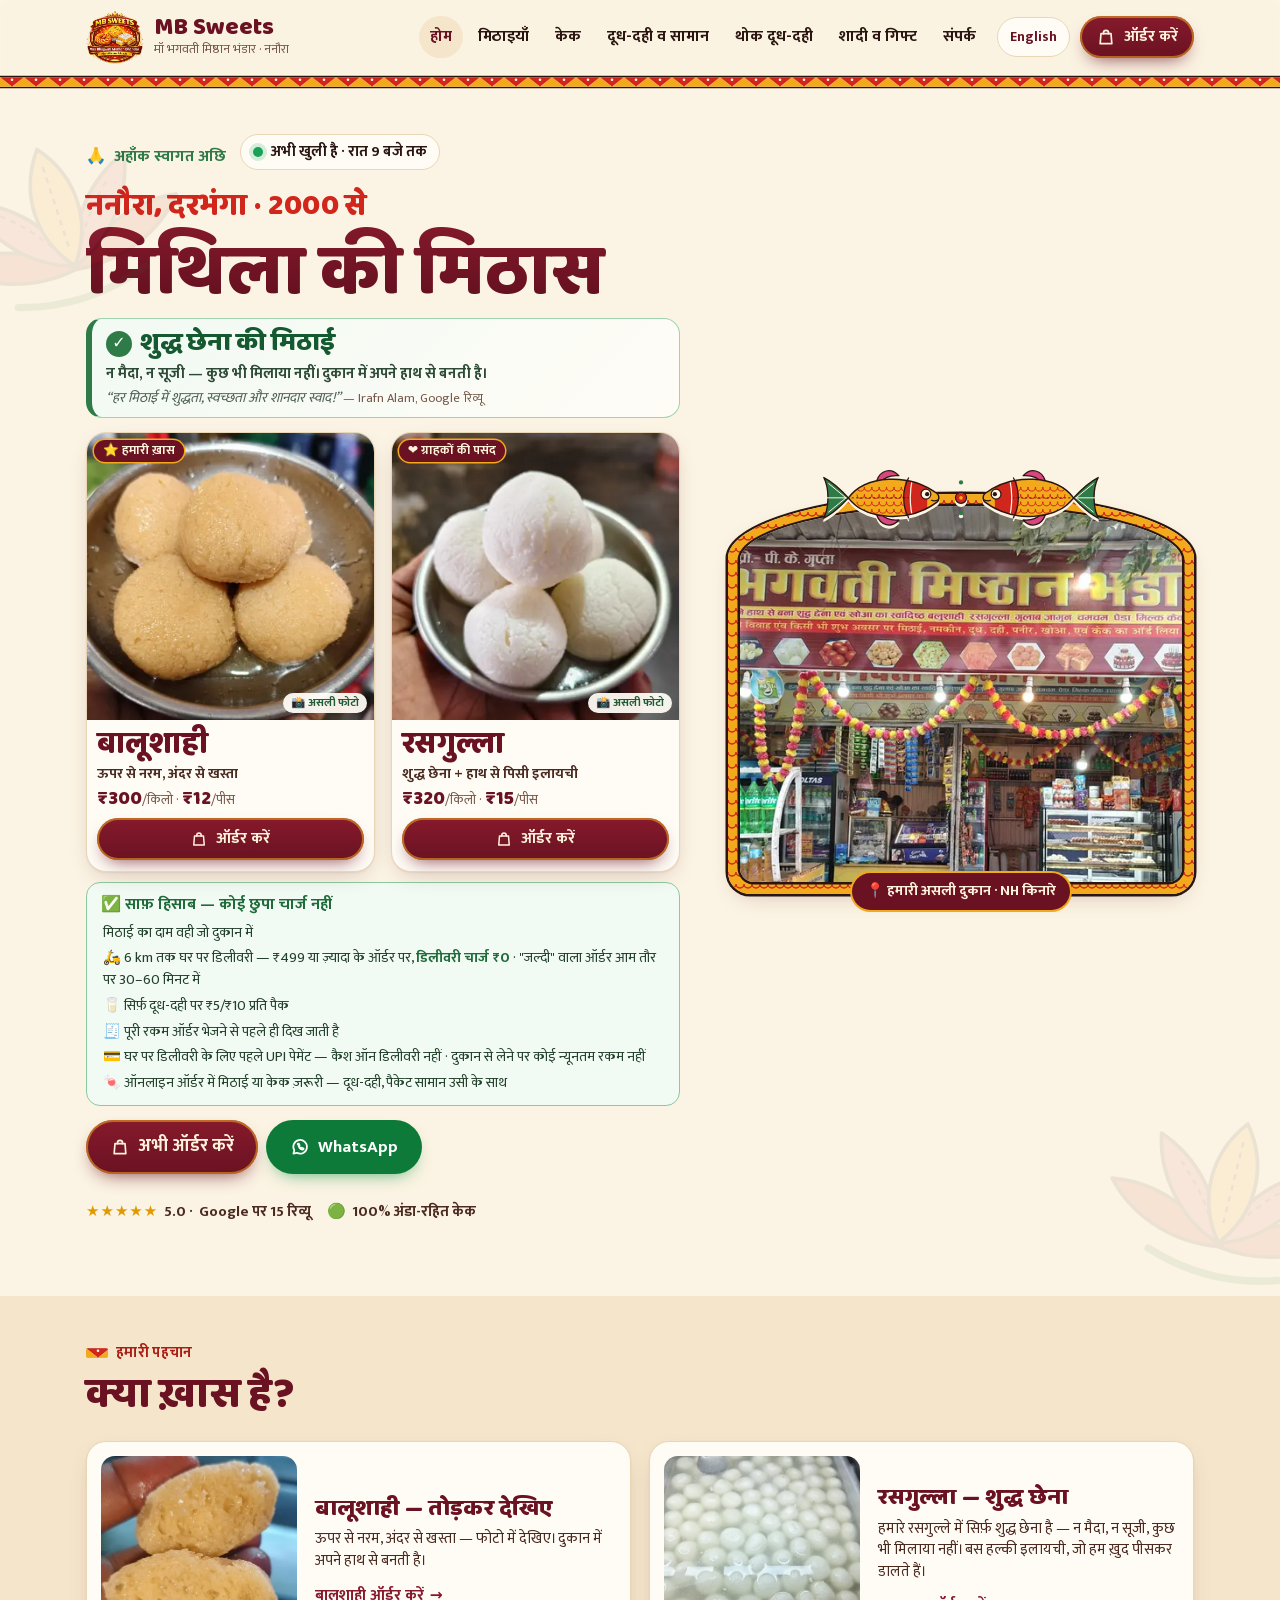
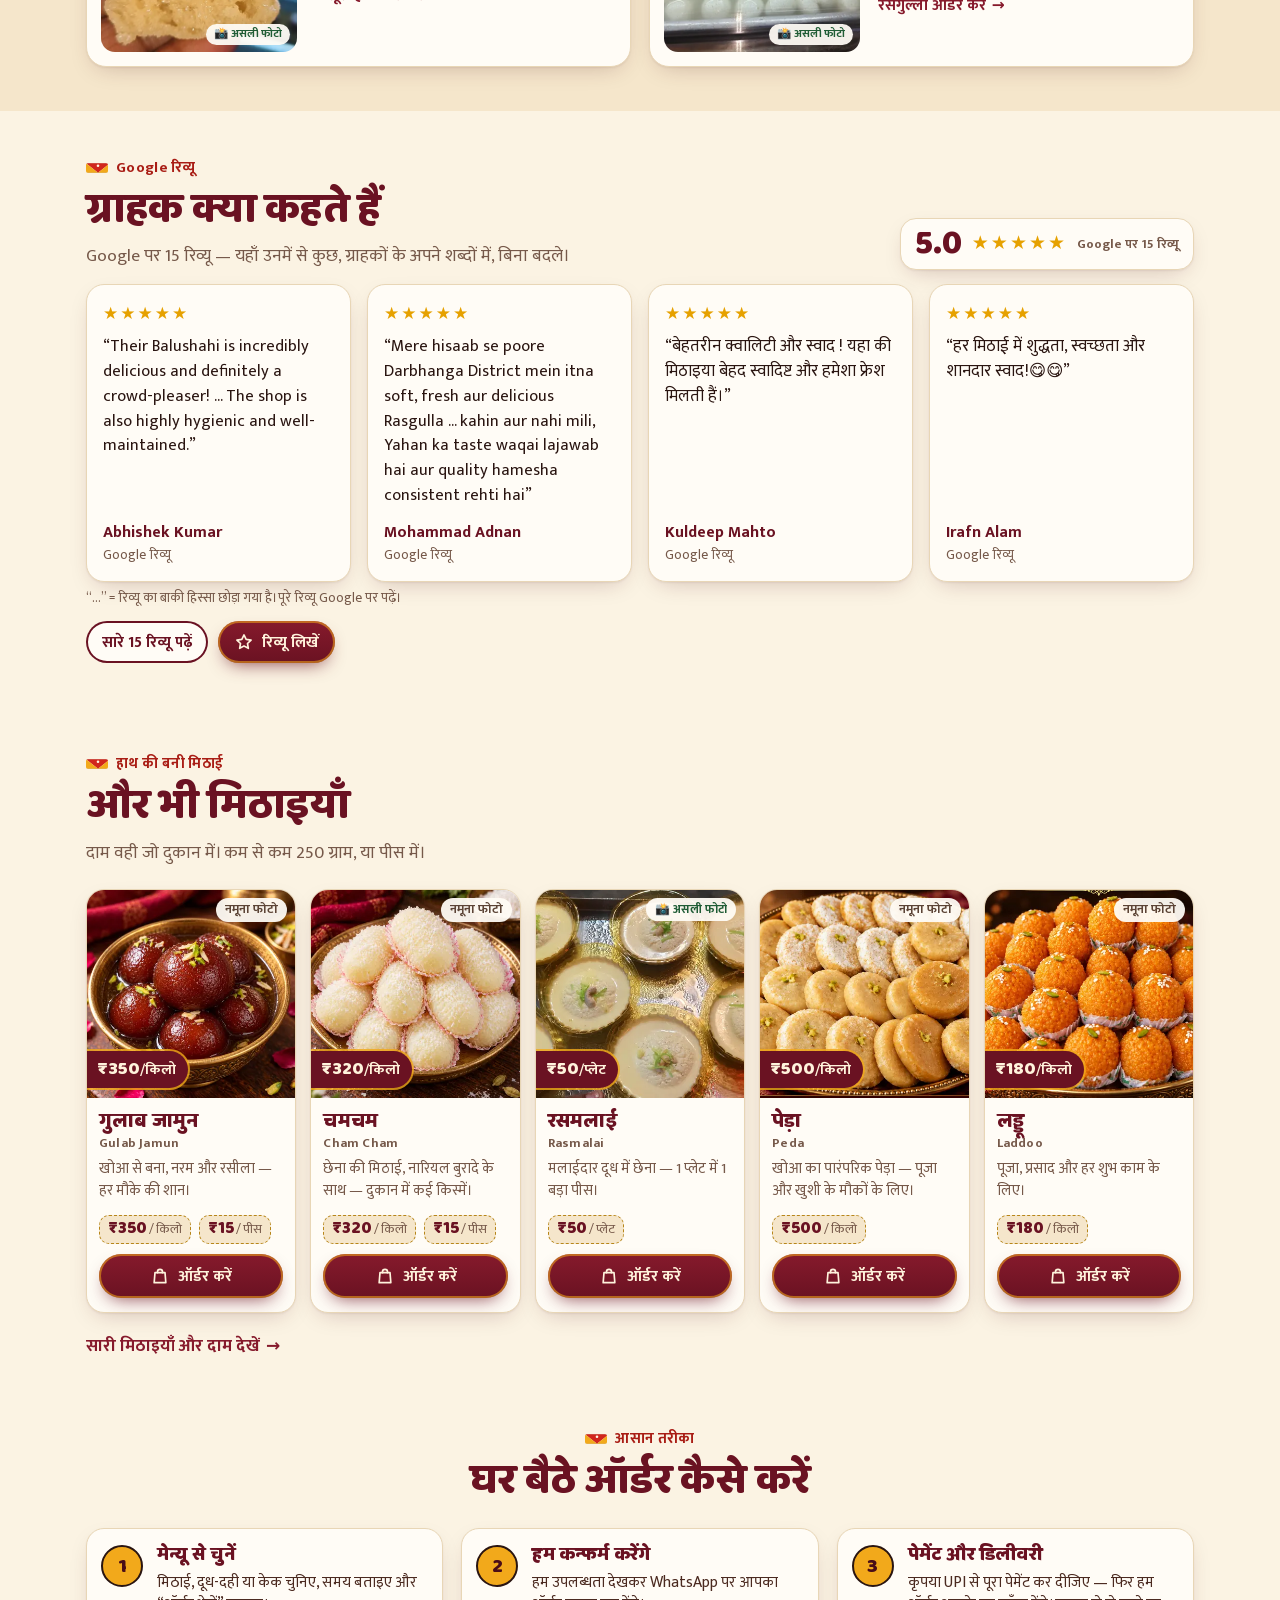
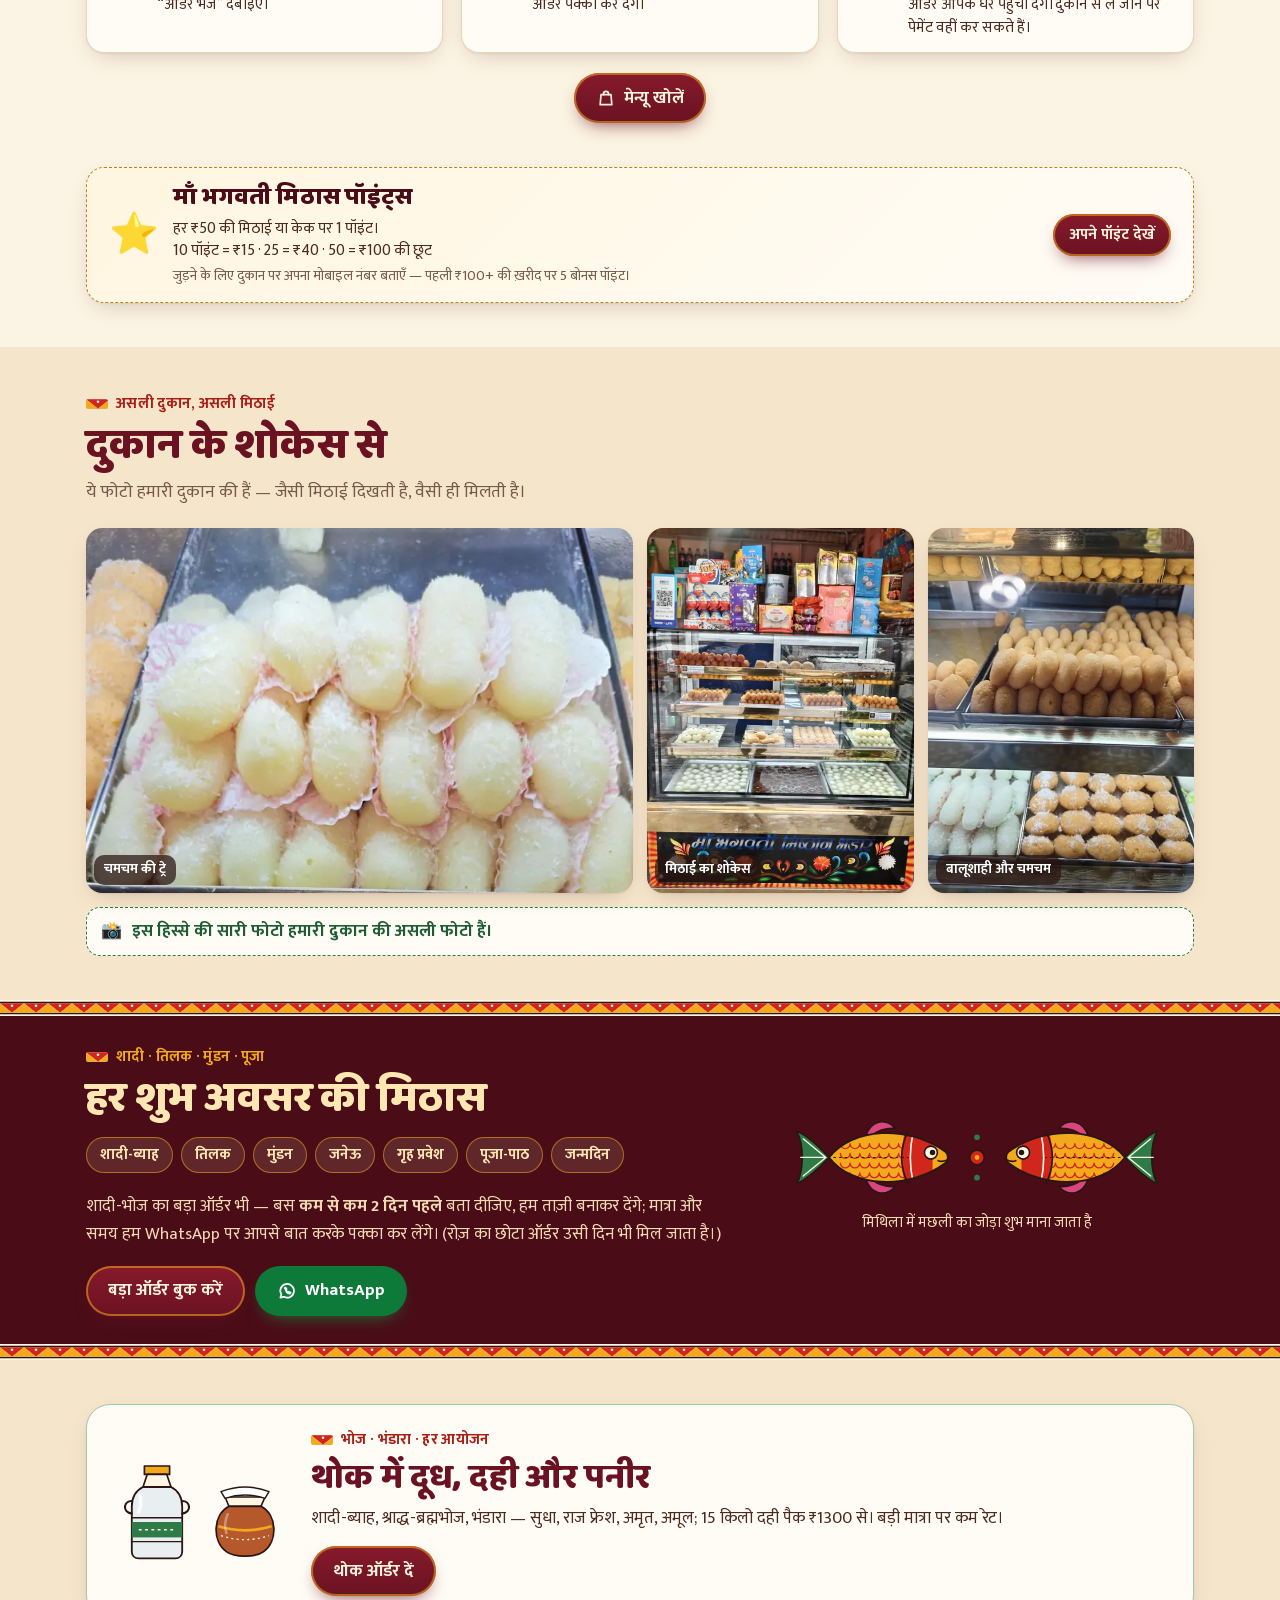
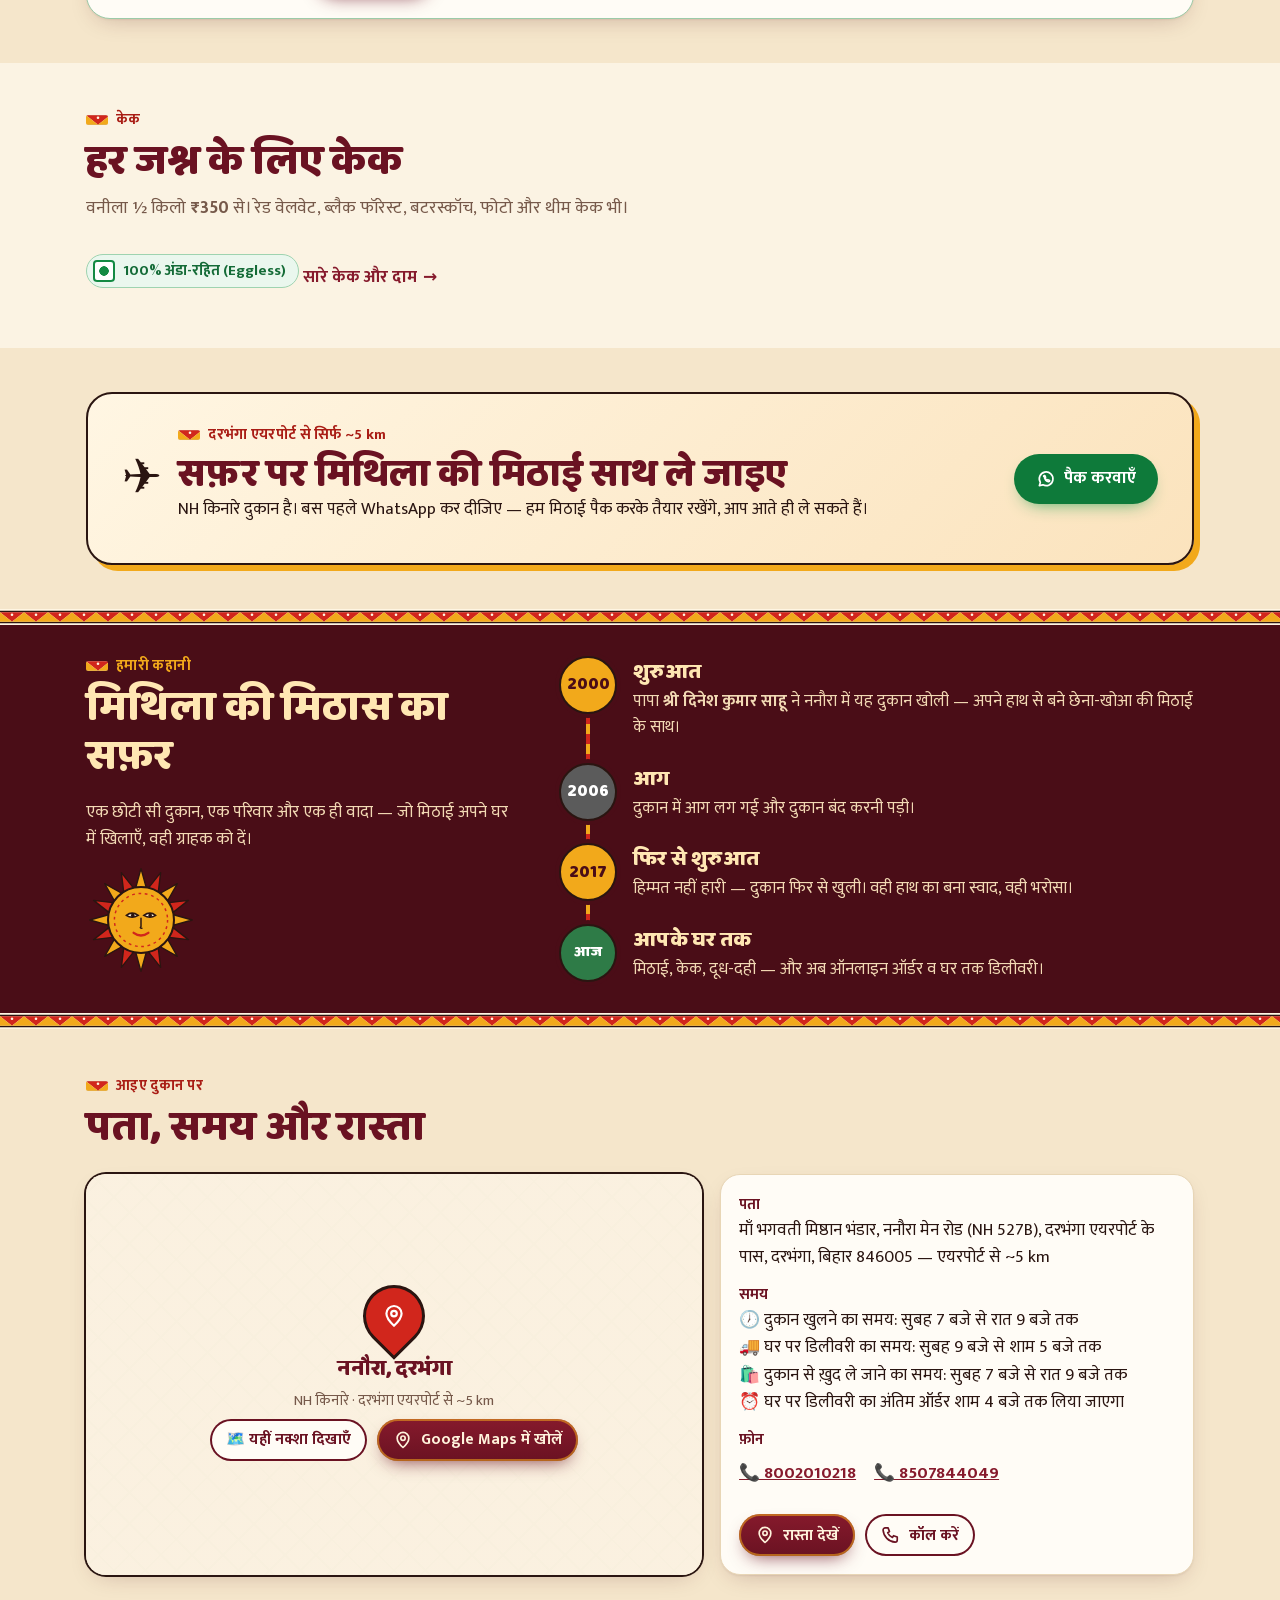
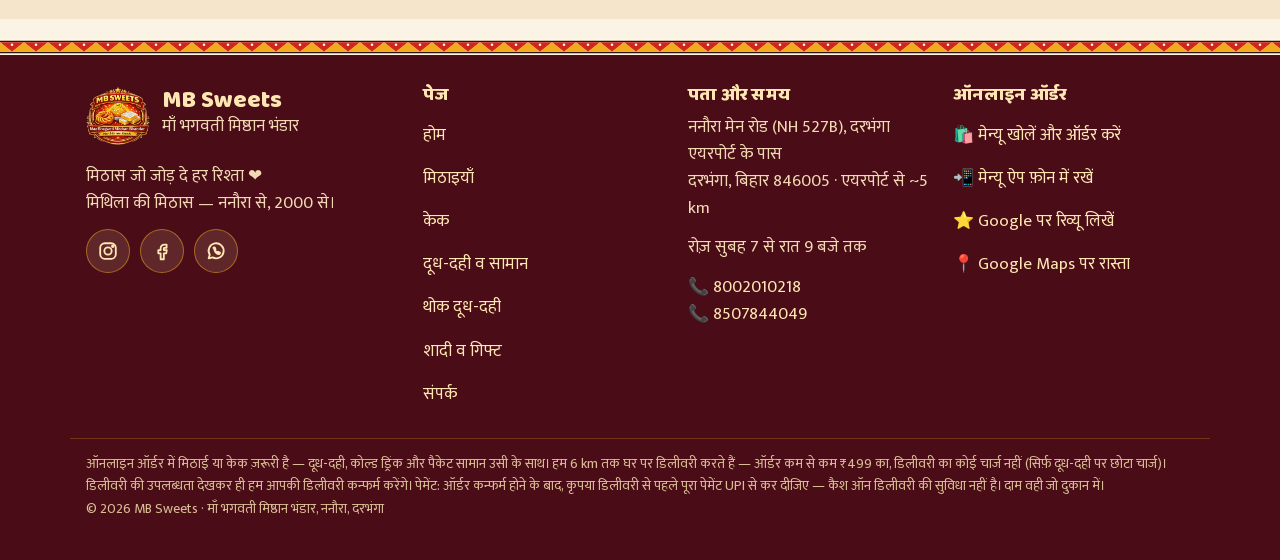
==== index.html @ 0151ac35 "Website: keep the 30–60 minute delivery note in the clear-pricing box Co-Authored-By: Claude Opus 5." ====
<!doctype html>
<html lang="hi">
<head>
<meta charset="utf-8">
<meta name="viewport" content="width=device-width,initial-scale=1,viewport-fit=cover">
<title>MB Sweets, ननौरा दरभंगा — मिथिला की मिठास | Sweet Shop near Darbhanga Airport</title>
<meta name="description" content="माँ भगवती मिष्ठान भंडार (MB Sweets), ननौरा, दरभंगा — 2000 से। शुद्ध छेना की मिठाई, हाथ से बनी बालूशाही, रसगुल्ला, गुलाब जामुन, अंडा-रहित केक, दूध-दही। घर बैठे ऑनलाइन ऑर्डर, 6 km तक डिलीवरी।">
<link rel="canonical" href="https://mbsweets.github.io/">
<meta property="og:type" content="website">
<meta property="og:site_name" content="MB Sweets">
<meta property="og:title" content="MB Sweets, ननौरा दरभंगा — मिथिला की मिठास | Sweet Shop near Darbhanga Airport">
<meta property="og:description" content="माँ भगवती मिष्ठान भंडार (MB Sweets), ननौरा, दरभंगा — 2000 से। शुद्ध छेना की मिठाई, हाथ से बनी बालूशाही, रसगुल्ला, गुलाब जामुन, अंडा-रहित केक, दूध-दही। घर बैठे ऑनलाइन ऑर्डर, 6 km तक डिलीवरी।">
<meta property="og:url" content="https://mbsweets.github.io/">
<meta property="og:image" content="https://mbsweets.github.io/assets/img/og-site.jpg">
<meta property="og:image:alt" content="MB Sweets — मिथिला की मिठास, ननौरा, दरभंगा">
<meta property="og:image:width" content="1200"><meta property="og:image:height" content="630">
<meta property="og:locale" content="hi_IN">
<meta name="twitter:card" content="summary_large_image">
<meta name="google-site-verification" content="Vm67PoSV5XHzENlAlZc9Rm4jAQmM6H2biQfGY-9qMtw">
<meta name="theme-color" content="#6A1222">
<meta name="format-detection" content="telephone=no">
<link rel="icon" href="/favicon-32.png" type="image/png" sizes="32x32">
<link rel="apple-touch-icon" href="/assets/img/icon-192.png">
<link rel="preload" href="/assets/fonts/baloo2-800.woff2" as="font" type="font/woff2" crossorigin>
<link rel="preload" href="/assets/fonts/mukta-400.woff2" as="font" type="font/woff2" crossorigin>
<link rel="stylesheet" href="/assets/site.css?v=0e2919a4">
<script type="application/ld+json">{"@context": "https://schema.org", "@type": "FoodEstablishment", "@id": "https://mbsweets.github.io/#shop", "name": "MB Sweets — Maa Bhagwati Misthan Bhandar", "alternateName": ["माँ भगवती मिष्ठान भंडार", "MB Sweets Nanaura"], "description": "Sweet shop in Nanaura, Darbhanga since 2000 — handmade sweets: balushahi, chhena sweets (rasgulla, cham cham, rasmalai) and khoa sweets (gulab jamun, peda); eggless cakes, milk, curd and paneer. Home delivery within 6 km.", "url": "https://mbsweets.github.io/", "telephone": "+91-8002010218", "image": ["https://mbsweets.github.io/assets/img/og-site.jpg", "https://mbsweets.github.io/assets/img/shop-front-wide-1600.webp"], "logo": "https://mbsweets.github.io/assets/img/icon-512.png", "priceRange": "₹", "servesCuisine": ["Indian sweets", "Mithai", "Cakes"], "address": {"@type": "PostalAddress", "streetAddress": "Nanaura Main Rd (NH 527B), Near Darbhanga Airport", "addressLocality": "Darbhanga", "addressRegion": "Bihar", "postalCode": "846005", "addressCountry": "IN"}, "geo": {"@type": "GeoCoordinates", "latitude": 26.2379445, "longitude": 85.904298}, "hasMap": "https://maps.app.goo.gl/FhQMpwFatymkrWct9", "openingHoursSpecification": [{"@type": "OpeningHoursSpecification", "dayOfWeek": ["Monday", "Tuesday", "Wednesday", "Thursday", "Friday", "Saturday", "Sunday"], "opens": "07:00", "closes": "21:00"}], "hasMenu": "https://mbsweets.github.io/sweets/", "acceptsReservations": false, "foundingDate": "2000", "founder": {"@type": "Person", "name": "Dinesh Kumar Sahu"}, "areaServed": "Nanaura, Darbhanga (6 km)", "sameAs": ["https://www.instagram.com/maabhagwatimisthanbhandar/", "https://www.facebook.com/share/1CdTxjHLrT/"], "potentialAction": {"@type": "OrderAction", "target": "https://mbsweets.github.io/mb-sweets/order/"}}</script>
</head>
<body>
<a class="skip" href="#main"><span data-en="Skip to content">सीधे सामग्री पर जाएँ</span></a>
<div class="notice" id="notice" role="status"></div>
<a class="fest" id="fest" href="/mb-sweets/order/" data-order hidden></a>
<header class="hdr">
 <div class="wrap bar">
  <a class="brand" href="/" aria-label="MB Sweets — होम">
   <img src="/assets/img/logo.webp" width="217" height="200" alt="MB Sweets का लोगो">
   <span><b>MB Sweets</b><small><span data-en="Maa Bhagwati Misthan Bhandar · Nanaura">माँ भगवती मिष्ठान भंडार · ननौरा</span></small></span>
  </a>
  <nav class="nav" aria-label="मुख्य"><a href="/" aria-current=page><span data-en="Home">होम</span></a><a href="/sweets/"><span data-en="Sweets">मिठाइयाँ</span></a><a href="/cakes/"><span data-en="Cakes">केक</span></a><a href="/products/"><span data-en="Dairy &amp; more">दूध-दही व सामान</span></a><a href="/bulk-dairy/"><span data-en="Bulk dairy">थोक दूध-दही</span></a><a href="/wedding/"><span data-en="Weddings &amp; gifts">शादी व गिफ्ट</span></a><a href="/contact/"><span data-en="Contact">संपर्क</span></a></nav>
  <button class="lang" id="lang" type="button" aria-label="Switch language / भाषा बदलें">English</button>
  <a class="btn btn-main btn-sm order-top" href="/mb-sweets/order/" data-order><svg viewBox="0 0 24 24" fill="none" stroke="currentColor" stroke-width="2" stroke-linecap="round" stroke-linejoin="round" aria-hidden="true"><path d="M6 8h12l1 12H5L6 8z"/><path d="M9 8V7a3 3 0 0 1 6 0v1"/></svg><span data-en="Order now">ऑर्डर करें</span></a>
 </div>
 <nav class="pills" aria-label="पेज"><a href="/" aria-current=page><span data-en="Home">होम</span></a><a href="/sweets/"><span data-en="Sweets">मिठाइयाँ</span></a><a href="/cakes/"><span data-en="Cakes">केक</span></a><a href="/products/"><span data-en="Dairy &amp; more">दूध-दही व सामान</span></a><a href="/bulk-dairy/"><span data-en="Bulk dairy">थोक दूध-दही</span></a><a href="/wedding/"><span data-en="Weddings &amp; gifts">शादी व गिफ्ट</span></a><a href="/contact/"><span data-en="Contact">संपर्क</span></a></nav>
 <div class="mb-border" aria-hidden="true"></div>
</header>
<main id="main">

<section class="hero" style="--lotus:url('/assets/img/lotus.svg')">
 <div class="wrap grid">
  <div>
   <div class="hwel"><div class="welcome">🙏 <span data-en="Welcome — अहाँक स्वागत अछि">अहाँक स्वागत अछि</span></div>
   <span class="status" id="status"><i></i><span><span data-en="Open daily 7 am – 9 pm">रोज़ सुबह 7 से रात 9 बजे तक</span></span></span></div>
   <h1><small><span data-en="Nanaura, Darbhanga · since 2000">ननौरा, दरभंगा · 2000 से</span></small><span class="ink"><span data-en="The sweetness of Mithila">मिथिला की मिठास</span></span></h1>
   <div class="pure">
    <div class="pure-top"><span class="pure-tick" aria-hidden="true">✓</span><b><span data-en="Pure chhena sweets">शुद्ध छेना की मिठाई</span></b></div>
    <p><span data-en="No maida, no suji — nothing mixed in. Made by hand in our shop.">न मैदा, न सूजी — कुछ भी मिलाया नहीं। दुकान में अपने हाथ से बनती है।</span></p>
    <p class="pure-q" lang="hi">“हर मिठाई में शुद्धता, स्वच्छता और शानदार स्वाद!” <span>— Irafn Alam, <span data-en="Google review">Google रिव्यू</span></span></p>
   </div>
   <div class="hpair">
    <article class="hcard" data-ids="i3,i4">
     <a class="hpic" href="/mb-sweets/order/#item=balushahi" data-order tabindex="-1" aria-hidden="true"><img src="/assets/img/real-balushahi-400.webp" srcset="/assets/img/real-balushahi-400.webp 400w, /assets/img/real-balushahi-560.webp 560w, /assets/img/real-balushahi-800.webp 800w" sizes="(min-width:900px) 270px, 46vw" width="400" height="400" alt="बालूशाही — हमारी दुकान की असली फोटो" fetchpriority="high"><span class="hlabel"><span data-en="⭐ Our special">⭐ हमारी ख़ास</span></span><span class="realtag">📸 <span data-en="Real photo">असली फोटो</span></span></a>
     <div class="hbody">
      <h2><span data-en="Balushahi">बालूशाही</span><span class="off-badge"><span data-en="Sold out today">आज खत्म</span></span></h2>
      <p class="hline"><span data-en="Soft outside, crisp inside">ऊपर से नरम, अंदर से खस्ता</span></p>
      <p class="hprice"><span class="nw"><b data-pid="i3">₹300</b>/<span data-en="kg">किलो</span> ·</span> <span class="nw"><b data-pid="i4">₹12</b>/<span data-en="piece">पीस</span></span></p>
      <a class="btn btn-main" href="/mb-sweets/order/#item=balushahi" data-order><svg viewBox="0 0 24 24" fill="none" stroke="currentColor" stroke-width="2" stroke-linecap="round" stroke-linejoin="round" aria-hidden="true"><path d="M6 8h12l1 12H5L6 8z"/><path d="M9 8V7a3 3 0 0 1 6 0v1"/></svg><span data-en="Order">ऑर्डर करें</span></a>
     </div>
    </article>
    <article class="hcard" data-ids="i1,i2">
     <a class="hpic" href="/mb-sweets/order/#item=rasgulla" data-order tabindex="-1" aria-hidden="true"><img src="/assets/img/real-rasgulla-bowl-400.webp" srcset="/assets/img/real-rasgulla-bowl-400.webp 400w, /assets/img/real-rasgulla-bowl-560.webp 560w, /assets/img/real-rasgulla-bowl-800.webp 800w" sizes="(min-width:900px) 270px, 46vw" width="400" height="400" alt="रसगुल्ला — हमारी दुकान की असली फोटो" fetchpriority="high"><span class="hlabel"><span data-en="❤️ Most loved">❤️ ग्राहकों की पसंद</span></span><span class="realtag">📸 <span data-en="Real photo">असली फोटो</span></span></a>
     <div class="hbody">
      <h2><span data-en="Rasgulla">रसगुल्ला</span><span class="off-badge"><span data-en="Sold out today">आज खत्म</span></span></h2>
      <p class="hline"><span data-en="Pure chhena + hand-ground cardamom">शुद्ध छेना + हाथ से पिसी इलायची</span></p>
      <p class="hprice"><span class="nw"><b data-pid="i1">₹320</b>/<span data-en="kg">किलो</span> ·</span> <span class="nw"><b data-pid="i2">₹15</b>/<span data-en="piece">पीस</span></span></p>
      <a class="btn btn-main" href="/mb-sweets/order/#item=rasgulla" data-order><svg viewBox="0 0 24 24" fill="none" stroke="currentColor" stroke-width="2" stroke-linecap="round" stroke-linejoin="round" aria-hidden="true"><path d="M6 8h12l1 12H5L6 8z"/><path d="M9 8V7a3 3 0 0 1 6 0v1"/></svg><span data-en="Order">ऑर्डर करें</span></a>
     </div>
    </article>
   </div>
   <div class="clear" id="clear">
    <b class="ch">✅ <span data-en="Clear pricing — no hidden charges">साफ़ हिसाब — कोई छुपा चार्ज नहीं</span></b>
    <ul>
     <li><span data-en="Same sweet prices as in the shop">मिठाई का दाम वही जो दुकान में</span></li>
     <li><span data-en="🛵 Home delivery within 6 km — on orders of ₹499 or more, &lt;b&gt;₹0 delivery charge&lt;/b&gt; · &quot;ASAP&quot; orders usually in 30–60 minutes">🛵 6 km तक घर पर डिलीवरी — ₹499 या ज़्यादा के ऑर्डर पर, <b>डिलीवरी चार्ज ₹0</b> · "जल्दी" वाला ऑर्डर आम तौर पर 30–60 मिनट में</span></li>
     <li><span data-en="🥛 Only milk &amp; curd: ₹5/₹10 per pack">🥛 सिर्फ़ दूध-दही पर ₹5/₹10 प्रति पैक</span></li>
     <li><span data-en="🧾 You see the full amount before you send the order">🧾 पूरी रकम ऑर्डर भेजने से पहले ही दिख जाती है</span></li>
     <li><span data-en="💳 For home delivery, UPI payment first — no cash on delivery · no minimum for pickup">💳 घर पर डिलीवरी के लिए पहले UPI पेमेंट — कैश ऑन डिलीवरी नहीं · दुकान से लेने पर कोई न्यूनतम रकम नहीं</span></li>
     <li><span data-en="🍬 Online orders need sweets or cake — milk, curd and packaged items come along with them">🍬 ऑनलाइन ऑर्डर में मिठाई या केक ज़रूरी — दूध-दही, पैकेट सामान उसी के साथ</span></li>
    </ul>
   </div>
   <div class="row hcta">
    <a class="btn btn-main btn-big" href="/mb-sweets/order/" data-order><svg viewBox="0 0 24 24" fill="none" stroke="currentColor" stroke-width="2" stroke-linecap="round" stroke-linejoin="round" aria-hidden="true"><path d="M6 8h12l1 12H5L6 8z"/><path d="M9 8V7a3 3 0 0 1 6 0v1"/></svg><span data-en="Order now">अभी ऑर्डर करें</span></a>
    <a class="btn btn-wa" href="https://api.whatsapp.com/send?phone=918002010218&text=%E0%A4%A8%E0%A4%AE%E0%A4%B8%E0%A5%8D%E0%A4%A4%E0%A5%87%20MB%20Sweets%20%F0%9F%99%8F%20" data-en-href="https://api.whatsapp.com/send?phone=918002010218&amp;text=Hello%20MB%20Sweets%20%F0%9F%99%8F%20" target="_blank" rel="noopener"><svg viewBox="0 0 24 24" fill="none" stroke="currentColor" stroke-width="2" stroke-linecap="round" stroke-linejoin="round" aria-hidden="true"><path d="M4 20l1.2-3.9A8.2 8.2 0 1 1 8.3 19z"/><path d="M9.2 8.6c.2-.5.5-.6.9-.6h.5l.9 2.1-.7.9c.5 1.1 1.4 2 2.5 2.5l.9-.7 2.1.9v.5c0 .4-.1.7-.6.9-2.5 1-6.6-3.1-5.5-6.5z"/></svg>WhatsApp</a>
   </div>
   <div class="trust">
    <a href="#reviews"><span class="star">★★★★★</span> 5.0 · <span data-en="15 Google reviews">Google पर 15 रिव्यू</span></a>
    <span>🟢 <span data-en="100% eggless cakes">100% अंडा-रहित केक</span></span>
   </div>
  </div>
  <figure class="frame">
   <svg class="fish" viewBox="0 0 470 110" width="300" role="img" aria-label="मछली का जोड़ा — मिथिला में शुभ"><g transform="translate(0 0)"><g><clipPath id="fa1c"><path d="M52 55C80 18 150 14 196 48C200 51 200 59 196 62C150 96 80 92 52 55Z"/></clipPath><path d="M52 55C40 42 28 30 12 22C21 40 21 70 12 88C28 80 40 68 52 55Z" fill="#2E7B47" stroke="#2A1511" stroke-width="2.2" stroke-linejoin="round"/><path d="M48 55L20 32M48 55L17 55M48 55L20 78" stroke="#FFF6E3" stroke-width="1.6" stroke-linecap="round"/><path d="M98 27C104 10 121 5 134 19C122 18 110 22 104 30Z" fill="#D8457F" stroke="#2A1511" stroke-width="2" stroke-linejoin="round"/><path d="M98 83C104 100 121 105 134 91C122 92 110 88 104 80Z" fill="#D8457F" stroke="#2A1511" stroke-width="2" stroke-linejoin="round"/><path d="M52 55C80 18 150 14 196 48C200 51 200 59 196 62C150 96 80 92 52 55Z" fill="#F2A91B"/><g clip-path="url(#fa1c)"><path d="M66 38a6 6 0 0 0 12 0M78 38a6 6 0 0 0 12 0M90 38a6 6 0 0 0 12 0M102 38a6 6 0 0 0 12 0M114 38a6 6 0 0 0 12 0M126 38a6 6 0 0 0 12 0M138 38a6 6 0 0 0 12 0" fill="none" stroke="#D1261C" stroke-width="1.6" stroke-linecap="round"/><path d="M66 50a6 6 0 0 0 12 0M78 50a6 6 0 0 0 12 0M90 50a6 6 0 0 0 12 0M102 50a6 6 0 0 0 12 0M114 50a6 6 0 0 0 12 0M126 50a6 6 0 0 0 12 0M138 50a6 6 0 0 0 12 0" fill="none" stroke="#D1261C" stroke-width="1.6" stroke-linecap="round"/><path d="M66 62a6 6 0 0 0 12 0M78 62a6 6 0 0 0 12 0M90 62a6 6 0 0 0 12 0M102 62a6 6 0 0 0 12 0M114 62a6 6 0 0 0 12 0M126 62a6 6 0 0 0 12 0M138 62a6 6 0 0 0 12 0" fill="none" stroke="#D1261C" stroke-width="1.6" stroke-linecap="round"/><path d="M66 74a6 6 0 0 0 12 0M78 74a6 6 0 0 0 12 0M90 74a6 6 0 0 0 12 0M102 74a6 6 0 0 0 12 0M114 74a6 6 0 0 0 12 0M126 74a6 6 0 0 0 12 0M138 74a6 6 0 0 0 12 0" fill="none" stroke="#D1261C" stroke-width="1.6" stroke-linecap="round"/><path d="M150 10C139 40 139 70 150 100L180 100L180 10Z" fill="#D1261C"/><path d="M160 10C150 40 150 70 160 100" stroke="#FFF6E3" stroke-width="2" fill="none"/><path d="M58 55H150" stroke="#2A1511" stroke-width="1.4" stroke-dasharray="2 5" stroke-linecap="round"/></g><path d="M52 55C80 18 150 14 196 48C200 51 200 59 196 62C150 96 80 92 52 55Z" fill="none" stroke="#2A1511" stroke-width="2.4" stroke-linejoin="round"/><path d="M150 22C139 44 139 66 150 88" stroke="#2A1511" stroke-width="2" fill="none"/><circle cx="178" cy="49" r="8" fill="#FFF6E3" stroke="#2A1511" stroke-width="2"/><circle cx="180" cy="49" r="3.4" fill="#2A1511"/><path d="M198 58Q192 61 187 59" stroke="#2A1511" stroke-width="2" fill="none" stroke-linecap="round"/></g></g><g transform="translate(250 0)"><g transform="translate(220 0) scale(-1 1)"><clipPath id="fb1c"><path d="M52 55C80 18 150 14 196 48C200 51 200 59 196 62C150 96 80 92 52 55Z"/></clipPath><path d="M52 55C40 42 28 30 12 22C21 40 21 70 12 88C28 80 40 68 52 55Z" fill="#2E7B47" stroke="#2A1511" stroke-width="2.2" stroke-linejoin="round"/><path d="M48 55L20 32M48 55L17 55M48 55L20 78" stroke="#FFF6E3" stroke-width="1.6" stroke-linecap="round"/><path d="M98 27C104 10 121 5 134 19C122 18 110 22 104 30Z" fill="#D8457F" stroke="#2A1511" stroke-width="2" stroke-linejoin="round"/><path d="M98 83C104 100 121 105 134 91C122 92 110 88 104 80Z" fill="#D8457F" stroke="#2A1511" stroke-width="2" stroke-linejoin="round"/><path d="M52 55C80 18 150 14 196 48C200 51 200 59 196 62C150 96 80 92 52 55Z" fill="#F2A91B"/><g clip-path="url(#fb1c)"><path d="M66 38a6 6 0 0 0 12 0M78 38a6 6 0 0 0 12 0M90 38a6 6 0 0 0 12 0M102 38a6 6 0 0 0 12 0M114 38a6 6 0 0 0 12 0M126 38a6 6 0 0 0 12 0M138 38a6 6 0 0 0 12 0" fill="none" stroke="#D1261C" stroke-width="1.6" stroke-linecap="round"/><path d="M66 50a6 6 0 0 0 12 0M78 50a6 6 0 0 0 12 0M90 50a6 6 0 0 0 12 0M102 50a6 6 0 0 0 12 0M114 50a6 6 0 0 0 12 0M126 50a6 6 0 0 0 12 0M138 50a6 6 0 0 0 12 0" fill="none" stroke="#D1261C" stroke-width="1.6" stroke-linecap="round"/><path d="M66 62a6 6 0 0 0 12 0M78 62a6 6 0 0 0 12 0M90 62a6 6 0 0 0 12 0M102 62a6 6 0 0 0 12 0M114 62a6 6 0 0 0 12 0M126 62a6 6 0 0 0 12 0M138 62a6 6 0 0 0 12 0" fill="none" stroke="#D1261C" stroke-width="1.6" stroke-linecap="round"/><path d="M66 74a6 6 0 0 0 12 0M78 74a6 6 0 0 0 12 0M90 74a6 6 0 0 0 12 0M102 74a6 6 0 0 0 12 0M114 74a6 6 0 0 0 12 0M126 74a6 6 0 0 0 12 0M138 74a6 6 0 0 0 12 0" fill="none" stroke="#D1261C" stroke-width="1.6" stroke-linecap="round"/><path d="M150 10C139 40 139 70 150 100L180 100L180 10Z" fill="#D1261C"/><path d="M160 10C150 40 150 70 160 100" stroke="#FFF6E3" stroke-width="2" fill="none"/><path d="M58 55H150" stroke="#2A1511" stroke-width="1.4" stroke-dasharray="2 5" stroke-linecap="round"/></g><path d="M52 55C80 18 150 14 196 48C200 51 200 59 196 62C150 96 80 92 52 55Z" fill="none" stroke="#2A1511" stroke-width="2.4" stroke-linejoin="round"/><path d="M150 22C139 44 139 66 150 88" stroke="#2A1511" stroke-width="2" fill="none"/><circle cx="178" cy="49" r="8" fill="#FFF6E3" stroke="#2A1511" stroke-width="2"/><circle cx="180" cy="49" r="3.4" fill="#2A1511"/><path d="M198 58Q192 61 187 59" stroke="#2A1511" stroke-width="2" fill="none" stroke-linecap="round"/></g></g><circle cx="235" cy="55" r="9" fill="#D1261C" stroke="#2A1511" stroke-width="2"/><circle cx="235" cy="55" r="3" fill="#F2A91B"/><circle cx="235" cy="30" r="3.5" fill="#2E7B47"/><circle cx="235" cy="80" r="3.5" fill="#2E7B47"/></svg>
   <img src="/assets/img/shop-front-43-640.webp" srcset="/assets/img/shop-front-43-640.webp 640w, /assets/img/shop-front-43-1000.webp 1000w" sizes="(min-width:900px) 520px, 92vw" width="640" height="430" alt="माँ भगवती मिष्ठान भंडार — ननौरा में हमारी दुकान" decoding="async">
   <figcaption><span data-en="📍 Our real shop · on the NH">📍 हमारी असली दुकान · NH किनारे</span></figcaption>
  </figure>
 </div>
</section>

<section class="soft" id="khas">
 <div class="wrap">
  <div class="shead"><div class="eyebrow"><span data-en="What we are known for">हमारी पहचान</span></div><h2><span data-en="What makes them special?">क्या ख़ास है?</span></h2></div>
  <div class="why2">
   <article class="why" data-ids="i3,i4">
    <div class="pic"><img src="/assets/img/real-balushahi-cut-400.webp" srcset="/assets/img/real-balushahi-cut-400.webp 400w, /assets/img/real-balushahi-cut-560.webp 560w, /assets/img/real-balushahi-cut-768.webp 768w" sizes="(min-width:900px) 240px, 40vw" width="400" height="400" alt="बीच से तोड़ी हुई बालूशाही — अंदर से खस्ता" loading="lazy" decoding="async"><span class="realtag">📸 <span data-en="Real photo">असली फोटो</span></span></div>
    <div class="txt">
     <h3><span data-en="Balushahi — break one open">बालूशाही — तोड़कर देखिए</span><span class="off-badge"><span data-en="Sold out today">आज खत्म</span></span></h3>
     <p><span data-en="Soft outside, crisp inside — see for yourself. Made by hand in our shop.">ऊपर से नरम, अंदर से खस्ता — फोटो में देखिए। दुकान में अपने हाथ से बनती है।</span></p>
     <a class="more" href="/mb-sweets/order/#item=balushahi" data-order><span data-en="Order balushahi">बालूशाही ऑर्डर करें</span></a>
    </div>
   </article>
   <article class="why" data-ids="i1,i2">
    <div class="pic"><img src="/assets/img/real-rasgulla-tray-480.webp" srcset="/assets/img/real-rasgulla-tray-480.webp 480w, /assets/img/real-rasgulla-tray-640.webp 640w, /assets/img/real-rasgulla-tray-900.webp 900w" sizes="(min-width:900px) 240px, 40vw" width="480" height="638" alt="दुकान में ताज़े रसगुल्ले की ट्रे" loading="lazy" decoding="async"><span class="realtag">📸 <span data-en="Real photo">असली फोटो</span></span></div>
    <div class="txt">
     <h3><span data-en="Rasgulla — pure chhena">रसगुल्ला — शुद्ध छेना</span><span class="off-badge"><span data-en="Sold out today">आज खत्म</span></span></h3>
     <p><span data-en="Our rasgulla is pure chhena only — no maida, no suji, nothing mixed in. Just a light touch of cardamom that we grind ourselves.">हमारे रसगुल्ले में सिर्फ़ शुद्ध छेना है — न मैदा, न सूजी, कुछ भी मिलाया नहीं। बस हल्की इलायची, जो हम ख़ुद पीसकर डालते हैं।</span></p>
     <a class="more" href="/mb-sweets/order/#item=rasgulla" data-order><span data-en="Order rasgulla">रसगुल्ला ऑर्डर करें</span></a>
    </div>
   </article>
  </div>
 </div>
</section>

<section id="reviews">
 <div class="wrap">
  <div class="rtop">
   <div class="shead"><div class="eyebrow"><span data-en="Google reviews">Google रिव्यू</span></div><h2><span data-en="What our customers say">ग्राहक क्या कहते हैं</span></h2><p><span data-en="15 reviews on Google — here are a few, in our customers&#x27; own words, unchanged.">Google पर 15 रिव्यू — यहाँ उनमें से कुछ, ग्राहकों के अपने शब्दों में, बिना बदले।</span></p></div>
   <a class="rscore" href="https://maps.app.goo.gl/FhQMpwFatymkrWct9" target="_blank" rel="noopener"><b>5.0</b><span class="stars" role="img" aria-label="5 में से 5 स्टार">★★★★★</span><small><span data-en="15 reviews on Google">Google पर 15 रिव्यू</span></small></a>
  </div>
  <div class="rlist"><figure class="rv"><div class="st" role="img" aria-label="5 में से 5 स्टार">★★★★★</div><blockquote lang="en">“Their Balushahi is incredibly delicious and definitely a crowd-pleaser! … The shop is also highly hygienic and well-maintained.”</blockquote><figcaption><b>Abhishek Kumar</b><span><span data-en="Google review">Google रिव्यू</span></span></figcaption></figure><figure class="rv"><div class="st" role="img" aria-label="5 में से 5 स्टार">★★★★★</div><blockquote lang="en">“Mere hisaab se poore Darbhanga District mein itna soft, fresh aur delicious Rasgulla … kahin aur nahi mili, Yahan ka taste waqai lajawab hai aur quality hamesha consistent rehti hai”</blockquote><figcaption><b>Mohammad Adnan</b><span><span data-en="Google review">Google रिव्यू</span></span></figcaption></figure><figure class="rv"><div class="st" role="img" aria-label="5 में से 5 स्टार">★★★★★</div><blockquote lang="hi">“बेहतरीन क्वालिटी और स्वाद ! यहा की मिठाइया बेहद स्वादिष्ट और हमेशा फ्रेश मिलती हैं।”</blockquote><figcaption><b>Kuldeep Mahto</b><span><span data-en="Google review">Google रिव्यू</span></span></figcaption></figure><figure class="rv"><div class="st" role="img" aria-label="5 में से 5 स्टार">★★★★★</div><blockquote lang="hi">“हर मिठाई में शुद्धता, स्वच्छता और शानदार स्वाद!😋😋”</blockquote><figcaption><b>Irafn Alam</b><span><span data-en="Google review">Google रिव्यू</span></span></figcaption></figure></div>
  <p class="rnote"><span data-en="“…” = part of the review is left out. Read the full reviews on Google.">“…” = रिव्यू का बाकी हिस्सा छोड़ा गया है। पूरे रिव्यू Google पर पढ़ें।</span></p>
  <div class="row">
   <a class="btn btn-line btn-sm" href="https://maps.app.goo.gl/FhQMpwFatymkrWct9" target="_blank" rel="noopener"><span data-en="Read all 15 reviews">सारे 15 रिव्यू पढ़ें</span></a>
   <a class="btn btn-main btn-sm" href="https://g.page/r/CZ_aeVeX-ilKEBE/review" target="_blank" rel="noopener"><svg viewBox="0 0 24 24" fill="none" stroke="currentColor" stroke-width="2" stroke-linecap="round" stroke-linejoin="round" aria-hidden="true"><path d="M12 3.5l2.6 5.4 5.9.8-4.3 4.1 1 5.8L12 16.9l-5.2 2.7 1-5.8-4.3-4.1 5.9-.8z"/></svg><span data-en="Write a review">रिव्यू लिखें</span></a>
  </div>
 </div>
</section>

<section>
 <div class="wrap">
  <div class="shead"><div class="eyebrow"><span data-en="Handmade sweets">हाथ की बनी मिठाई</span></div><h2><span data-en="More sweets">और भी मिठाइयाँ</span></h2><p><span data-en="Same prices as the shop. Minimum 250 g, or by the piece.">दाम वही जो दुकान में। कम से कम 250 ग्राम, या पीस में।</span></p></div>
  <div class="scroller s5"><article class="pcard" id="gulabjamun" data-ids="i5,i6">
 <div class="pic"><img src="/assets/img/gulabjamun-400.webp" srcset="/assets/img/gulabjamun-400.webp 400w, /assets/img/gulabjamun-560.webp 560w, /assets/img/gulabjamun-800.webp 800w" sizes="(min-width:900px) 220px, 72vw" width="400" height="400" alt="गुलाब जामुन (नमूना फोटो)" loading="lazy" decoding="async"><span class="note-sample"><span data-en="Sample photo">नमूना फोटो</span></span><span class="ptag"><b data-pid="i5">₹350</b>/<span data-en="kg">किलो</span></span></div>
 <div class="body">
  <h3><span data-en="Gulab Jamun">गुलाब जामुन</span><span class="off-badge"><span data-en="Sold out today">आज खत्म</span></span><small><span data-en="गुलाब जामुन">Gulab Jamun</span></small></h3>
  <p><span data-en="Made with khoa — soft, juicy and perfect for every occasion.">खोआ से बना, नरम और रसीला — हर मौके की शान।</span></p>
  <div class="prices"><span class="tag"><b data-pid="i5">₹350</b>/<span data-en="kg">किलो</span></span><span class="tag"><b data-pid="i6">₹15</b>/<span data-en="piece">पीस</span></span></div>
  <div class="acts"><a class="btn btn-main" href="/mb-sweets/order/#item=gulabjamun" data-order><svg viewBox="0 0 24 24" fill="none" stroke="currentColor" stroke-width="2" stroke-linecap="round" stroke-linejoin="round" aria-hidden="true"><path d="M6 8h12l1 12H5L6 8z"/><path d="M9 8V7a3 3 0 0 1 6 0v1"/></svg><span data-en="Order">ऑर्डर करें</span></a></div>
 </div>
</article><article class="pcard" id="chamcham" data-ids="i7,i8">
 <div class="pic"><img src="/assets/img/chamcham-400.webp" srcset="/assets/img/chamcham-400.webp 400w, /assets/img/chamcham-560.webp 560w, /assets/img/chamcham-800.webp 800w" sizes="(min-width:900px) 220px, 72vw" width="400" height="400" alt="चमचम (नमूना फोटो)" loading="lazy" decoding="async"><span class="note-sample"><span data-en="Sample photo">नमूना फोटो</span></span><span class="ptag"><b data-pid="i7">₹320</b>/<span data-en="kg">किलो</span></span></div>
 <div class="body">
  <h3><span data-en="Cham Cham">चमचम</span><span class="off-badge"><span data-en="Sold out today">आज खत्म</span></span><small><span data-en="चमचम">Cham Cham</span></small></h3>
  <p><span data-en="Chhena sweet with grated coconut — several varieties in the shop.">छेना की मिठाई, नारियल बुरादे के साथ — दुकान में कई किस्में।</span></p>
  <div class="prices"><span class="tag"><b data-pid="i7">₹320</b>/<span data-en="kg">किलो</span></span><span class="tag"><b data-pid="i8">₹15</b>/<span data-en="piece">पीस</span></span></div>
  <div class="acts"><a class="btn btn-main" href="/mb-sweets/order/#item=chamcham" data-order><svg viewBox="0 0 24 24" fill="none" stroke="currentColor" stroke-width="2" stroke-linecap="round" stroke-linejoin="round" aria-hidden="true"><path d="M6 8h12l1 12H5L6 8z"/><path d="M9 8V7a3 3 0 0 1 6 0v1"/></svg><span data-en="Order">ऑर्डर करें</span></a></div>
 </div>
</article><article class="pcard" id="rasmalai" data-ids="i22">
 <div class="pic"><img src="/assets/img/real-rasmalai-cups-400.webp" srcset="/assets/img/real-rasmalai-cups-400.webp 400w, /assets/img/real-rasmalai-cups-560.webp 560w, /assets/img/real-rasmalai-cups-800.webp 800w" sizes="(min-width:900px) 220px, 72vw" width="400" height="400" alt="रसमलाई — हमारी दुकान की असली फोटो" loading="lazy" decoding="async"><span class="realtag">📸 <span data-en="Real photo">असली फोटो</span></span><span class="ptag"><b data-pid="i22">₹50</b>/<span data-en="plate">प्लेट</span></span></div>
 <div class="body">
  <h3><span data-en="Rasmalai">रसमलाई</span><span class="off-badge"><span data-en="Sold out today">आज खत्म</span></span><small><span data-en="रसमलाई">Rasmalai</span></small></h3>
  <p><span data-en="Chhena in creamy milk — 1 big piece per plate.">मलाईदार दूध में छेना — 1 प्लेट में 1 बड़ा पीस।</span></p>
  <div class="prices"><span class="tag"><b data-pid="i22">₹50</b>/<span data-en="plate">प्लेट</span></span></div>
  <div class="acts"><a class="btn btn-main" href="/mb-sweets/order/#item=rasmalai" data-order><svg viewBox="0 0 24 24" fill="none" stroke="currentColor" stroke-width="2" stroke-linecap="round" stroke-linejoin="round" aria-hidden="true"><path d="M6 8h12l1 12H5L6 8z"/><path d="M9 8V7a3 3 0 0 1 6 0v1"/></svg><span data-en="Order">ऑर्डर करें</span></a></div>
 </div>
</article><article class="pcard" id="peda" data-ids="i9">
 <div class="pic"><img src="/assets/img/peda-400.webp" srcset="/assets/img/peda-400.webp 400w, /assets/img/peda-560.webp 560w, /assets/img/peda-739.webp 739w" sizes="(min-width:900px) 220px, 72vw" width="400" height="400" alt="पेड़ा (नमूना फोटो)" loading="lazy" decoding="async"><span class="note-sample"><span data-en="Sample photo">नमूना फोटो</span></span><span class="ptag"><b data-pid="i9">₹500</b>/<span data-en="kg">किलो</span></span></div>
 <div class="body">
  <h3><span data-en="Peda">पेड़ा</span><span class="off-badge"><span data-en="Sold out today">आज खत्म</span></span><small><span data-en="पेड़ा">Peda</span></small></h3>
  <p><span data-en="Traditional khoa peda — for pujas and happy occasions.">खोआ का पारंपरिक पेड़ा — पूजा और खुशी के मौकों के लिए।</span></p>
  <div class="prices"><span class="tag"><b data-pid="i9">₹500</b>/<span data-en="kg">किलो</span></span></div>
  <div class="acts"><a class="btn btn-main" href="/mb-sweets/order/#item=peda" data-order><svg viewBox="0 0 24 24" fill="none" stroke="currentColor" stroke-width="2" stroke-linecap="round" stroke-linejoin="round" aria-hidden="true"><path d="M6 8h12l1 12H5L6 8z"/><path d="M9 8V7a3 3 0 0 1 6 0v1"/></svg><span data-en="Order">ऑर्डर करें</span></a></div>
 </div>
</article><article class="pcard" id="laddoo" data-ids="i11">
 <div class="pic"><img src="/assets/img/laddoo-400.webp" srcset="/assets/img/laddoo-400.webp 400w, /assets/img/laddoo-560.webp 560w, /assets/img/laddoo-702.webp 702w" sizes="(min-width:900px) 220px, 72vw" width="400" height="400" alt="लड्डू (नमूना फोटो)" loading="lazy" decoding="async"><span class="note-sample"><span data-en="Sample photo">नमूना फोटो</span></span><span class="ptag"><b data-pid="i11">₹180</b>/<span data-en="kg">किलो</span></span></div>
 <div class="body">
  <h3><span data-en="Laddoo">लड्डू</span><span class="off-badge"><span data-en="Sold out today">आज खत्म</span></span><small><span data-en="लड्डू">Laddoo</span></small></h3>
  <p><span data-en="For pujas, prasad and every auspicious start.">पूजा, प्रसाद और हर शुभ काम के लिए।</span></p>
  <div class="prices"><span class="tag"><b data-pid="i11">₹180</b>/<span data-en="kg">किलो</span></span></div>
  <div class="acts"><a class="btn btn-main" href="/mb-sweets/order/#item=laddoo" data-order><svg viewBox="0 0 24 24" fill="none" stroke="currentColor" stroke-width="2" stroke-linecap="round" stroke-linejoin="round" aria-hidden="true"><path d="M6 8h12l1 12H5L6 8z"/><path d="M9 8V7a3 3 0 0 1 6 0v1"/></svg><span data-en="Order">ऑर्डर करें</span></a></div>
 </div>
</article></div>
  <a class="more" href="/sweets/"><span data-en="See all sweets &amp; prices">सारी मिठाइयाँ और दाम देखें</span></a>
 </div>
</section>

<section class="howto">
 <div class="wrap">
  <div class="shead c"><div class="eyebrow"><span data-en="Simple steps">आसान तरीका</span></div><h2><span data-en="How to order from home">घर बैठे ऑर्डर कैसे करें</span></h2></div>
  <ol class="steps3">
   <li><span class="n">1</span><h3><span data-en="Pick from the menu">मेन्यू से चुनें</span></h3><p><span data-en="Choose sweets, dairy or cakes, pick a time and tap “Send order”.">मिठाई, दूध-दही या केक चुनिए, समय बताइए और “ऑर्डर भेजें” दबाइए।</span></p></li>
   <li><span class="n">2</span><h3><span data-en="We confirm">हम कन्फर्म करेंगे</span></h3><p><span data-en="We check availability and confirm your order on WhatsApp.">हम उपलब्धता देखकर WhatsApp पर आपका ऑर्डर पक्का कर देंगे।</span></p></li>
   <li><span class="n">3</span><h3><span data-en="Pay &amp; receive">पेमेंट और डिलीवरी</span></h3><p><span data-en="Please pay in full by UPI and we will deliver your order. For pickup, you can pay at the shop.">कृपया UPI से पूरा पेमेंट कर दीजिए — फिर हम ऑर्डर आपके घर पहुँचा देंगे। दुकान से ले जाने पर पेमेंट वहीं कर सकते हैं।</span></p></li>
  </ol>
  <div class="center"><a class="btn btn-main" href="/mb-sweets/order/" data-order><svg viewBox="0 0 24 24" fill="none" stroke="currentColor" stroke-width="2" stroke-linecap="round" stroke-linejoin="round" aria-hidden="true"><path d="M6 8h12l1 12H5L6 8z"/><path d="M9 8V7a3 3 0 0 1 6 0v1"/></svg><span data-en="Open the menu">मेन्यू खोलें</span></a></div>
 </div>
</section>

<section class="lpsec" id="points">
 <div class="wrap">
  <div class="lpcard">
   <div class="lpstar" aria-hidden="true">⭐</div>
   <div class="lptxt">
    <h2><span class="lpst" aria-hidden="true">⭐ </span><span data-en="Maa Bhagwati Mithas Points">माँ भगवती मिठास पॉइंट्स</span></h2>
    <p><span data-en="1 point on every ₹50 of sweets or cake.">हर ₹50 की मिठाई या केक पर 1 पॉइंट।</span><br><span data-en="&lt;span class=&quot;nw&quot;&gt;10 points = ₹15&lt;/span&gt; · &lt;span class=&quot;nw&quot;&gt;25 = ₹40&lt;/span&gt; · &lt;span class=&quot;nw&quot;&gt;50 = ₹100 off&lt;/span&gt;"><span class="nw">10 पॉइंट = ₹15</span> · <span class="nw">25 = ₹40</span> · <span class="nw">50 = ₹100 की छूट</span></span></p>
    <p class="lpsm"><span data-en="To join, share your mobile number at the shop — 5 bonus points on your first purchase of ₹100+.">जुड़ने के लिए दुकान पर अपना मोबाइल नंबर बताएँ — पहली ₹100+ की ख़रीद पर 5 बोनस पॉइंट।</span></p>
   </div>
   <a class="btn btn-main btn-sm" href="/mb-sweets/order/#points" data-order><span data-en="Check your points">अपने पॉइंट देखें</span></a>
  </div>
 </div>
</section>

<section class="soft">
 <div class="wrap">
  <div class="shead"><div class="eyebrow"><span data-en="Real shop, real sweets">असली दुकान, असली मिठाई</span></div><h2><span data-en="Straight from our showcase">दुकान के शोकेस से</span></h2><p><span data-en="These photos are from our shop — what you see is what you get.">ये फोटो हमारी दुकान की हैं — जैसी मिठाई दिखती है, वैसी ही मिलती है।</span></p></div>
  <div class="mosaic">
   <figure class="w"><img src="/assets/img/real-chamcham-480.webp" srcset="/assets/img/real-chamcham-480.webp 480w, /assets/img/real-chamcham-640.webp 640w, /assets/img/real-chamcham-900.webp 900w" sizes="(min-width:900px) 560px, 100vw" width="480" height="335" alt="दुकान में चमचम की ट्रे" loading="lazy" decoding="async"><figcaption><span data-en="A tray of cham cham">चमचम की ट्रे</span></figcaption></figure>
   <figure><img src="/assets/img/real-showcase-480.webp" srcset="/assets/img/real-showcase-480.webp 480w, /assets/img/real-showcase-640.webp 640w, /assets/img/real-showcase-900.webp 900w" sizes="(min-width:900px) 280px, 50vw" width="480" height="638" alt="मिठाई का शोकेस" loading="lazy" decoding="async"><figcaption><span data-en="Our showcase">मिठाई का शोकेस</span></figcaption></figure>
   <figure><img src="/assets/img/real-trays-480.webp" srcset="/assets/img/real-trays-480.webp 480w, /assets/img/real-trays-640.webp 640w, /assets/img/real-trays-900.webp 900w" sizes="(min-width:900px) 280px, 50vw" width="480" height="638" alt="बालूशाही और चमचम की ट्रे" loading="lazy" decoding="async"><figcaption><span data-en="Balushahi &amp; cham cham">बालूशाही और चमचम</span></figcaption></figure>
  </div>
  <div class="realnote">📸 <span data-en="Every photo in this section is from our own shop.">इस हिस्से की सारी फोटो हमारी दुकान की असली फोटो हैं।</span></div>
 </div>
</section>

<section class="band">
 <div class="wrap occ">
  <div>
   <div class="eyebrow"><span data-en="Weddings · Tilak · Mundan · Puja">शादी · तिलक · मुंडन · पूजा</span></div>
   <h2><span data-en="Sweetness for every auspicious day">हर शुभ अवसर की मिठास</span></h2>
   <div class="chips"><span><span data-en="Weddings">शादी-ब्याह</span></span><span><span data-en="Tilak">तिलक</span></span><span><span data-en="Mundan">मुंडन</span></span><span><span data-en="Janeu">जनेऊ</span></span><span><span data-en="Housewarming">गृह प्रवेश</span></span><span><span data-en="Puja">पूजा-पाठ</span></span><span><span data-en="Birthdays">जन्मदिन</span></span></div>
   <p><span data-en="Big orders for weddings and feasts too — just tell us &lt;b&gt;at least 2 days ahead&lt;/b&gt; and we&#x27;ll make it fresh; we&#x27;ll agree the quantity and time with you on WhatsApp. (Everyday small orders come the same day.)">शादी-भोज का बड़ा ऑर्डर भी — बस <b>कम से कम 2 दिन पहले</b> बता दीजिए, हम ताज़ी बनाकर देंगे; मात्रा और समय हम WhatsApp पर आपसे बात करके पक्का कर लेंगे। (रोज़ का छोटा ऑर्डर उसी दिन भी मिल जाता है।)</span></p>
   <div class="row mt"><a class="btn btn-main" href="/wedding/"><span data-en="Book a bulk order">बड़ा ऑर्डर बुक करें</span></a><a class="btn btn-wa" href="https://api.whatsapp.com/send?phone=918002010218&text=%E0%A4%A8%E0%A4%AE%E0%A4%B8%E0%A5%8D%E0%A4%A4%E0%A5%87%20MB%20Sweets%20%F0%9F%99%8F%20%E0%A4%AE%E0%A5%81%E0%A4%9D%E0%A5%87%20%E0%A4%B6%E0%A4%BE%E0%A4%A6%E0%A5%80/%E0%A4%AA%E0%A5%82%E0%A4%9C%E0%A4%BE%20%E0%A4%95%E0%A5%87%20%E0%A4%B2%E0%A4%BF%E0%A4%8F%20%E0%A4%AE%E0%A4%BF%E0%A4%A0%E0%A4%BE%E0%A4%88%20%E0%A4%95%E0%A4%BE%20%E0%A4%AC%E0%A4%A1%E0%A4%BC%E0%A4%BE%20%E0%A4%91%E0%A4%B0%E0%A5%8D%E0%A4%A1%E0%A4%B0%20%E0%A4%A6%E0%A5%87%E0%A4%A8%E0%A4%BE%20%E0%A4%B9%E0%A5%88%E0%A5%A4" data-en-href="https://api.whatsapp.com/send?phone=918002010218&amp;text=Hello%20MB%20Sweets%20%F0%9F%99%8F%20I%27d%20like%20to%20place%20a%20bulk%20sweets%20order%20for%20a%20wedding%20/%20puja." target="_blank" rel="noopener"><svg viewBox="0 0 24 24" fill="none" stroke="currentColor" stroke-width="2" stroke-linecap="round" stroke-linejoin="round" aria-hidden="true"><path d="M4 20l1.2-3.9A8.2 8.2 0 1 1 8.3 19z"/><path d="M9.2 8.6c.2-.5.5-.6.9-.6h.5l.9 2.1-.7.9c.5 1.1 1.4 2 2.5 2.5l.9-.7 2.1.9v.5c0 .4-.1.7-.6.9-2.5 1-6.6-3.1-5.5-6.5z"/></svg>WhatsApp</a></div>
  </div>
  <div class="fishbox"><svg class="" viewBox="0 0 470 110" width="380" role="img" aria-label="मछली का जोड़ा — मिथिला में शुभ"><g transform="translate(0 0)"><g><clipPath id="fa2c"><path d="M52 55C80 18 150 14 196 48C200 51 200 59 196 62C150 96 80 92 52 55Z"/></clipPath><path d="M52 55C40 42 28 30 12 22C21 40 21 70 12 88C28 80 40 68 52 55Z" fill="#2E7B47" stroke="#2A1511" stroke-width="2.2" stroke-linejoin="round"/><path d="M48 55L20 32M48 55L17 55M48 55L20 78" stroke="#FFF6E3" stroke-width="1.6" stroke-linecap="round"/><path d="M98 27C104 10 121 5 134 19C122 18 110 22 104 30Z" fill="#D8457F" stroke="#2A1511" stroke-width="2" stroke-linejoin="round"/><path d="M98 83C104 100 121 105 134 91C122 92 110 88 104 80Z" fill="#D8457F" stroke="#2A1511" stroke-width="2" stroke-linejoin="round"/><path d="M52 55C80 18 150 14 196 48C200 51 200 59 196 62C150 96 80 92 52 55Z" fill="#F2A91B"/><g clip-path="url(#fa2c)"><path d="M66 38a6 6 0 0 0 12 0M78 38a6 6 0 0 0 12 0M90 38a6 6 0 0 0 12 0M102 38a6 6 0 0 0 12 0M114 38a6 6 0 0 0 12 0M126 38a6 6 0 0 0 12 0M138 38a6 6 0 0 0 12 0" fill="none" stroke="#D1261C" stroke-width="1.6" stroke-linecap="round"/><path d="M66 50a6 6 0 0 0 12 0M78 50a6 6 0 0 0 12 0M90 50a6 6 0 0 0 12 0M102 50a6 6 0 0 0 12 0M114 50a6 6 0 0 0 12 0M126 50a6 6 0 0 0 12 0M138 50a6 6 0 0 0 12 0" fill="none" stroke="#D1261C" stroke-width="1.6" stroke-linecap="round"/><path d="M66 62a6 6 0 0 0 12 0M78 62a6 6 0 0 0 12 0M90 62a6 6 0 0 0 12 0M102 62a6 6 0 0 0 12 0M114 62a6 6 0 0 0 12 0M126 62a6 6 0 0 0 12 0M138 62a6 6 0 0 0 12 0" fill="none" stroke="#D1261C" stroke-width="1.6" stroke-linecap="round"/><path d="M66 74a6 6 0 0 0 12 0M78 74a6 6 0 0 0 12 0M90 74a6 6 0 0 0 12 0M102 74a6 6 0 0 0 12 0M114 74a6 6 0 0 0 12 0M126 74a6 6 0 0 0 12 0M138 74a6 6 0 0 0 12 0" fill="none" stroke="#D1261C" stroke-width="1.6" stroke-linecap="round"/><path d="M150 10C139 40 139 70 150 100L180 100L180 10Z" fill="#D1261C"/><path d="M160 10C150 40 150 70 160 100" stroke="#FFF6E3" stroke-width="2" fill="none"/><path d="M58 55H150" stroke="#2A1511" stroke-width="1.4" stroke-dasharray="2 5" stroke-linecap="round"/></g><path d="M52 55C80 18 150 14 196 48C200 51 200 59 196 62C150 96 80 92 52 55Z" fill="none" stroke="#2A1511" stroke-width="2.4" stroke-linejoin="round"/><path d="M150 22C139 44 139 66 150 88" stroke="#2A1511" stroke-width="2" fill="none"/><circle cx="178" cy="49" r="8" fill="#FFF6E3" stroke="#2A1511" stroke-width="2"/><circle cx="180" cy="49" r="3.4" fill="#2A1511"/><path d="M198 58Q192 61 187 59" stroke="#2A1511" stroke-width="2" fill="none" stroke-linecap="round"/></g></g><g transform="translate(250 0)"><g transform="translate(220 0) scale(-1 1)"><clipPath id="fb2c"><path d="M52 55C80 18 150 14 196 48C200 51 200 59 196 62C150 96 80 92 52 55Z"/></clipPath><path d="M52 55C40 42 28 30 12 22C21 40 21 70 12 88C28 80 40 68 52 55Z" fill="#2E7B47" stroke="#2A1511" stroke-width="2.2" stroke-linejoin="round"/><path d="M48 55L20 32M48 55L17 55M48 55L20 78" stroke="#FFF6E3" stroke-width="1.6" stroke-linecap="round"/><path d="M98 27C104 10 121 5 134 19C122 18 110 22 104 30Z" fill="#D8457F" stroke="#2A1511" stroke-width="2" stroke-linejoin="round"/><path d="M98 83C104 100 121 105 134 91C122 92 110 88 104 80Z" fill="#D8457F" stroke="#2A1511" stroke-width="2" stroke-linejoin="round"/><path d="M52 55C80 18 150 14 196 48C200 51 200 59 196 62C150 96 80 92 52 55Z" fill="#F2A91B"/><g clip-path="url(#fb2c)"><path d="M66 38a6 6 0 0 0 12 0M78 38a6 6 0 0 0 12 0M90 38a6 6 0 0 0 12 0M102 38a6 6 0 0 0 12 0M114 38a6 6 0 0 0 12 0M126 38a6 6 0 0 0 12 0M138 38a6 6 0 0 0 12 0" fill="none" stroke="#D1261C" stroke-width="1.6" stroke-linecap="round"/><path d="M66 50a6 6 0 0 0 12 0M78 50a6 6 0 0 0 12 0M90 50a6 6 0 0 0 12 0M102 50a6 6 0 0 0 12 0M114 50a6 6 0 0 0 12 0M126 50a6 6 0 0 0 12 0M138 50a6 6 0 0 0 12 0" fill="none" stroke="#D1261C" stroke-width="1.6" stroke-linecap="round"/><path d="M66 62a6 6 0 0 0 12 0M78 62a6 6 0 0 0 12 0M90 62a6 6 0 0 0 12 0M102 62a6 6 0 0 0 12 0M114 62a6 6 0 0 0 12 0M126 62a6 6 0 0 0 12 0M138 62a6 6 0 0 0 12 0" fill="none" stroke="#D1261C" stroke-width="1.6" stroke-linecap="round"/><path d="M66 74a6 6 0 0 0 12 0M78 74a6 6 0 0 0 12 0M90 74a6 6 0 0 0 12 0M102 74a6 6 0 0 0 12 0M114 74a6 6 0 0 0 12 0M126 74a6 6 0 0 0 12 0M138 74a6 6 0 0 0 12 0" fill="none" stroke="#D1261C" stroke-width="1.6" stroke-linecap="round"/><path d="M150 10C139 40 139 70 150 100L180 100L180 10Z" fill="#D1261C"/><path d="M160 10C150 40 150 70 160 100" stroke="#FFF6E3" stroke-width="2" fill="none"/><path d="M58 55H150" stroke="#2A1511" stroke-width="1.4" stroke-dasharray="2 5" stroke-linecap="round"/></g><path d="M52 55C80 18 150 14 196 48C200 51 200 59 196 62C150 96 80 92 52 55Z" fill="none" stroke="#2A1511" stroke-width="2.4" stroke-linejoin="round"/><path d="M150 22C139 44 139 66 150 88" stroke="#2A1511" stroke-width="2" fill="none"/><circle cx="178" cy="49" r="8" fill="#FFF6E3" stroke="#2A1511" stroke-width="2"/><circle cx="180" cy="49" r="3.4" fill="#2A1511"/><path d="M198 58Q192 61 187 59" stroke="#2A1511" stroke-width="2" fill="none" stroke-linecap="round"/></g></g><circle cx="235" cy="55" r="9" fill="#D1261C" stroke="#2A1511" stroke-width="2"/><circle cx="235" cy="55" r="3" fill="#F2A91B"/><circle cx="235" cy="30" r="3.5" fill="#2E7B47"/><circle cx="235" cy="80" r="3.5" fill="#2E7B47"/></svg><p class="center" style="margin-top:10px;font-size:15px"><span data-en="In Mithila, a pair of fish is a symbol of good fortune">मिथिला में मछली का जोड़ा शुभ माना जाता है</span></p></div>
 </div>
</section>

<section class="soft">
 <div class="wrap">
  <div class="dcard">
   <div class="dart" aria-hidden="true"><svg viewBox="0 0 120 150" width="84" aria-hidden="true"><path d="M42 10H78V22H42Z" fill="#F2A91B" stroke="#2A1511" stroke-width="2.4" stroke-linejoin="round"/><path d="M46 22H74L80 40H40Z" fill="#FFF6E3" stroke="#2A1511" stroke-width="2.4" stroke-linejoin="round"/><path d="M40 40H80C92 46 96 56 96 68V132C96 138 92 142 86 142H34C28 142 24 138 24 132V68C24 56 28 46 40 40Z" fill="#E9EEF0" stroke="#2A1511" stroke-width="2.6" stroke-linejoin="round"/><path d="M24 84H96M24 118H96" stroke="#2A1511" stroke-width="2"/><rect x="24" y="90" width="72" height="22" fill="#2E7B47"/><path d="M34 101H86" stroke="#FFF6E3" stroke-width="2" stroke-dasharray="4 5"/><path d="M24 60C12 60 10 76 24 78M96 60C108 60 110 76 96 78" stroke="#2A1511" stroke-width="3" fill="none" stroke-linecap="round"/><path d="M36 52Q38 66 34 76" stroke="#fff" stroke-width="5" stroke-linecap="round" opacity=".8"/></svg><svg viewBox="0 0 120 130" width="80" aria-hidden="true"><path d="M30 30H90L84 44H36Z" fill="#FFF6E3" stroke="#2A1511" stroke-width="2.4" stroke-linejoin="round"/><path d="M24 22Q60 8 96 22L90 32Q60 22 30 32Z" fill="#fff" stroke="#2A1511" stroke-width="2.2" stroke-linejoin="round"/><path d="M36 44C12 56 10 96 32 112C44 121 76 121 88 112C110 96 108 56 84 44Z" fill="#B5582C" stroke="#2A1511" stroke-width="2.6" stroke-linejoin="round"/><path d="M20 74Q60 86 100 74" stroke="#F2A91B" stroke-width="4" fill="none"/><path d="M24 88Q60 100 96 88" stroke="#FFF6E3" stroke-width="2" fill="none" stroke-dasharray="3 5"/><path d="M34 56Q28 70 32 84" stroke="#fff" stroke-width="4" stroke-linecap="round" opacity=".35"/></svg></div>
   <div>
    <div class="eyebrow"><span data-en="Feasts · bhandara · every gathering">भोज · भंडारा · हर आयोजन</span></div>
    <h2><span data-en="Milk, curd &amp; paneer in bulk">थोक में दूध, दही और पनीर</span></h2>
    <p><span data-en="Weddings, shraddh and brahmbhoj, bhandara — Sudha, Raj Fresh, Amrit, Amul; 15 kg curd packs from ₹1300. Lower rates in bulk.">शादी-ब्याह, श्राद्ध-ब्रह्मभोज, भंडारा — सुधा, राज फ्रेश, अमृत, अमूल; 15 किलो दही पैक ₹1300 से। बड़ी मात्रा पर कम रेट।</span></p>
    <a class="btn btn-main" href="/bulk-dairy/"><span data-en="Order in bulk">थोक ऑर्डर दें</span></a>
   </div>
  </div>
 </div>
</section>

<section>
 <div class="wrap">
  <div class="shead"><div class="eyebrow"><span data-en="Cakes">केक</span></div><h2><span data-en="Cakes for every celebration">हर जश्न के लिए केक</span></h2><p><span data-en="Vanilla from &lt;b data-pid=&quot;i26&quot;&gt;₹350&lt;/b&gt; for ½ kg. Red velvet, black forest, butterscotch, photo and theme cakes too.">वनीला ½ किलो <b data-pid="i26">₹350</b> से। रेड वेलवेट, ब्लैक फॉरेस्ट, बटरस्कॉच, फोटो और थीम केक भी।</span></p></div>
  <span class="egg"><span data-en="100% eggless">100% अंडा-रहित (Eggless)</span></span>
  <a class="more" href="/cakes/"><span data-en="All cakes &amp; prices">सारे केक और दाम</span></a>
 </div>
</section>

<section class="soft">
 <div class="wrap">
  <div class="fly">
   <div class="plane" aria-hidden="true">✈️</div>
   <div>
    <div class="eyebrow"><span data-en="Only ~5 km from Darbhanga airport">दरभंगा एयरपोर्ट से सिर्फ ~5 km</span></div>
    <h2><span data-en="Take the taste of Mithila on your journey">सफ़र पर मिथिला की मिठाई साथ ले जाइए</span></h2>
    <p><span data-en="We&#x27;re right on the NH. WhatsApp us first — we&#x27;ll keep your sweets packed and ready to pick up.">NH किनारे दुकान है। बस पहले WhatsApp कर दीजिए — हम मिठाई पैक करके तैयार रखेंगे, आप आते ही ले सकते हैं।</span></p>
   </div>
   <a class="btn btn-wa" href="https://api.whatsapp.com/send?phone=918002010218&text=%E0%A4%A8%E0%A4%AE%E0%A4%B8%E0%A5%8D%E0%A4%A4%E0%A5%87%20MB%20Sweets%20%F0%9F%99%8F%20%E0%A4%AE%E0%A5%88%E0%A4%82%20%E0%A4%A6%E0%A4%B0%E0%A4%AD%E0%A4%82%E0%A4%97%E0%A4%BE%20%E0%A4%8F%E0%A4%AF%E0%A4%B0%E0%A4%AA%E0%A5%8B%E0%A4%B0%E0%A5%8D%E0%A4%9F%20%E0%A4%9C%E0%A4%BE%20%E0%A4%B0%E0%A4%B9%E0%A4%BE/%E0%A4%B0%E0%A4%B9%E0%A5%80%20%E0%A4%B9%E0%A5%82%E0%A4%81%E0%A5%A4%20%E0%A4%AE%E0%A5%81%E0%A4%9D%E0%A5%87%20%E0%A4%AE%E0%A4%BF%E0%A4%A0%E0%A4%BE%E0%A4%88%20%E0%A4%AA%E0%A5%88%E0%A4%95%20%E0%A4%95%E0%A4%B0%E0%A4%B5%E0%A4%BE%E0%A4%A8%E0%A5%80%20%E0%A4%B9%E0%A5%88%3A%0A%E2%80%A2%20%0A%E0%A4%AE%E0%A5%88%E0%A4%82%20%E0%A4%B2%E0%A4%97%E0%A4%AD%E0%A4%97%20___%20%E0%A4%AC%E0%A4%9C%E0%A5%87%20%E0%A4%A6%E0%A5%81%E0%A4%95%E0%A4%BE%E0%A4%A8%20%E0%A4%AA%E0%A4%B0%20%E0%A4%AA%E0%A4%B9%E0%A5%81%E0%A4%81%E0%A4%9A%E0%A5%82%E0%A4%81%E0%A4%97%E0%A4%BE/%E0%A4%AA%E0%A4%B9%E0%A5%81%E0%A4%81%E0%A4%9A%E0%A5%82%E0%A4%81%E0%A4%97%E0%A5%80%E0%A5%A4" data-en-href="https://api.whatsapp.com/send?phone=918002010218&amp;text=Hello%20MB%20Sweets%20%F0%9F%99%8F%20I%27m%20heading%20to%20Darbhanga%20airport%20and%20would%20like%20sweets%20packed%3A%0A%E2%80%A2%20%0AI%27ll%20reach%20the%20shop%20at%20about%20___." target="_blank" rel="noopener"><svg viewBox="0 0 24 24" fill="none" stroke="currentColor" stroke-width="2" stroke-linecap="round" stroke-linejoin="round" aria-hidden="true"><path d="M4 20l1.2-3.9A8.2 8.2 0 1 1 8.3 19z"/><path d="M9.2 8.6c.2-.5.5-.6.9-.6h.5l.9 2.1-.7.9c.5 1.1 1.4 2 2.5 2.5l.9-.7 2.1.9v.5c0 .4-.1.7-.6.9-2.5 1-6.6-3.1-5.5-6.5z"/></svg><span data-en="Get it packed">पैक करवाएँ</span></a>
  </div>
 </div>
</section>

<section class="band" id="story">
 <div class="wrap story">
  <div>
   <div class="eyebrow"><span data-en="Our story">हमारी कहानी</span></div>
   <h2><span data-en="A journey of Mithila&#x27;s sweetness">मिथिला की मिठास का सफ़र</span></h2>
   <p class="mt"><span data-en="A small shop, one family and one promise — serve our customers the sweets we&#x27;d serve at home.">एक छोटी सी दुकान, एक परिवार और एक ही वादा — जो मिठाई अपने घर में खिलाएँ, वही ग्राहक को दें।</span></p>
   <svg class="" viewBox="0 0 120 120" width="110" aria-hidden="true"><path d="M95.5 54.3L116.0 60.0L95.5 65.7Z" fill="#F2A91B" stroke="#2A1511" stroke-width="1.5" stroke-linejoin="round"/><path d="M95.0 68.3L111.7 81.4L90.6 78.9Z" fill="#D1261C" stroke="#2A1511" stroke-width="1.5" stroke-linejoin="round"/><path d="M89.2 81.1L99.6 99.6L81.1 89.2Z" fill="#F2A91B" stroke="#2A1511" stroke-width="1.5" stroke-linejoin="round"/><path d="M78.9 90.6L81.4 111.7L68.3 95.0Z" fill="#D1261C" stroke="#2A1511" stroke-width="1.5" stroke-linejoin="round"/><path d="M65.7 95.5L60.0 116.0L54.3 95.5Z" fill="#F2A91B" stroke="#2A1511" stroke-width="1.5" stroke-linejoin="round"/><path d="M51.7 95.0L38.6 111.7L41.1 90.6Z" fill="#D1261C" stroke="#2A1511" stroke-width="1.5" stroke-linejoin="round"/><path d="M38.9 89.2L20.4 99.6L30.8 81.1Z" fill="#F2A91B" stroke="#2A1511" stroke-width="1.5" stroke-linejoin="round"/><path d="M29.4 78.9L8.3 81.4L25.0 68.3Z" fill="#D1261C" stroke="#2A1511" stroke-width="1.5" stroke-linejoin="round"/><path d="M24.5 65.7L4.0 60.0L24.5 54.3Z" fill="#F2A91B" stroke="#2A1511" stroke-width="1.5" stroke-linejoin="round"/><path d="M25.0 51.7L8.3 38.6L29.4 41.1Z" fill="#D1261C" stroke="#2A1511" stroke-width="1.5" stroke-linejoin="round"/><path d="M30.8 38.9L20.4 20.4L38.9 30.8Z" fill="#F2A91B" stroke="#2A1511" stroke-width="1.5" stroke-linejoin="round"/><path d="M41.1 29.4L38.6 8.3L51.7 25.0Z" fill="#D1261C" stroke="#2A1511" stroke-width="1.5" stroke-linejoin="round"/><path d="M54.3 24.5L60.0 4.0L65.7 24.5Z" fill="#F2A91B" stroke="#2A1511" stroke-width="1.5" stroke-linejoin="round"/><path d="M68.3 25.0L81.4 8.3L78.9 29.4Z" fill="#D1261C" stroke="#2A1511" stroke-width="1.5" stroke-linejoin="round"/><path d="M81.1 30.8L99.6 20.4L89.2 38.9Z" fill="#F2A91B" stroke="#2A1511" stroke-width="1.5" stroke-linejoin="round"/><path d="M90.6 41.1L111.7 38.6L95.0 51.7Z" fill="#D1261C" stroke="#2A1511" stroke-width="1.5" stroke-linejoin="round"/><circle cx="60" cy="60" r="36" fill="#F2A91B" stroke="#2A1511" stroke-width="2.2"/><circle cx="60" cy="60" r="29" fill="none" stroke="#D1261C" stroke-width="1.6" stroke-dasharray="3 4"/><path d="M44 55Q50 50 57 55Q50 59 44 55ZM63 55Q70 50 76 55Q70 59 63 55Z" fill="#FFF6E3" stroke="#2A1511" stroke-width="1.6"/><circle cx="51" cy="55" r="2" fill="#2A1511"/><circle cx="70" cy="55" r="2" fill="#2A1511"/><path d="M60 58V67Q58 69 61 69" stroke="#2A1511" stroke-width="1.6" fill="none" stroke-linecap="round"/><path d="M52 74Q60 80 68 74" stroke="#D1261C" stroke-width="2.6" fill="none" stroke-linecap="round"/></svg>
  </div>
  <ol class="tl">
   <li><span class="yr">2000</span><h3><span data-en="The beginning">शुरुआत</span></h3><p><span data-en="Our father &lt;b&gt;Shri Dinesh Kumar Sahu&lt;/b&gt; opened this shop in Nanaura — with sweets made by hand from chhena and khoa.">पापा <b>श्री दिनेश कुमार साहू</b> ने ननौरा में यह दुकान खोली — अपने हाथ से बने छेना-खोआ की मिठाई के साथ।</span></p></li>
   <li class="fire"><span class="yr">2006</span><h3><span data-en="The fire">आग</span></h3><p><span data-en="A fire broke out in the shop and it had to close.">दुकान में आग लग गई और दुकान बंद करनी पड़ी।</span></p></li>
   <li><span class="yr">2017</span><h3><span data-en="A new start">फिर से शुरुआत</span></h3><p><span data-en="We didn&#x27;t give up — the shop reopened. The same handmade taste, the same trust.">हिम्मत नहीं हारी — दुकान फिर से खुली। वही हाथ का बना स्वाद, वही भरोसा।</span></p></li>
   <li class="now"><span class="yr"><span data-en="Now">आज</span></span><h3><span data-en="To your door">आपके घर तक</span></h3><p><span data-en="Sweets, cakes, milk and curd — now with online orders and home delivery.">मिठाई, केक, दूध-दही — और अब ऑनलाइन ऑर्डर व घर तक डिलीवरी।</span></p></li>
  </ol>
 </div>
</section>

<section class="soft" id="visit">
 <div class="wrap">
  <div class="shead"><div class="eyebrow"><span data-en="Visit us">आइए दुकान पर</span></div><h2><span data-en="Address, hours &amp; directions">पता, समय और रास्ता</span></h2></div>
  <div class="visit">
   <div class="map" data-map="https://maps.google.com/maps?q=26.2379445,85.904298&z=16&output=embed">
    <div class="mapface">
     <div class="mappin" aria-hidden="true"><svg viewBox="0 0 24 24" fill="none" stroke="currentColor" stroke-width="2" stroke-linecap="round" stroke-linejoin="round" aria-hidden="true"><path d="M12 21s-7-6.3-7-11.2a7 7 0 0 1 14 0C19 14.7 12 21 12 21z"/><circle cx="12" cy="9.8" r="2.6"/></svg></div>
     <b><span data-en="Nanaura, Darbhanga">ननौरा, दरभंगा</span></b>
     <span><span data-en="On the NH · ~5 km from Darbhanga airport">NH किनारे · दरभंगा एयरपोर्ट से ~5 km</span></span>
     <div class="row" style="justify-content:center">
      <button class="btn btn-line btn-sm" type="button" data-loadmap><span data-en="🗺️ Show map here">🗺️ यहीं नक्शा दिखाएँ</span></button>
      <a class="btn btn-main btn-sm" href="https://maps.app.goo.gl/FhQMpwFatymkrWct9" target="_blank" rel="noopener"><svg viewBox="0 0 24 24" fill="none" stroke="currentColor" stroke-width="2" stroke-linecap="round" stroke-linejoin="round" aria-hidden="true"><path d="M12 21s-7-6.3-7-11.2a7 7 0 0 1 14 0C19 14.7 12 21 12 21z"/><circle cx="12" cy="9.8" r="2.6"/></svg><span data-en="Open in Google Maps">Google Maps में खोलें</span></a>
     </div>
    </div>
   </div>
   <div class="info">
    <dl>
     <div><dt><span data-en="Address">पता</span></dt><dd><span data-en="Maa Bhagwati Misthan Bhandar, Nanaura Main Rd (NH 527B), near Darbhanga Airport, Darbhanga, Bihar 846005 — ~5 km from the airport">माँ भगवती मिष्ठान भंडार, ननौरा मेन रोड (NH 527B), दरभंगा एयरपोर्ट के पास, दरभंगा, बिहार 846005 — एयरपोर्ट से ~5 km</span></dd></div>
     <div><dt><span data-en="Hours">समय</span></dt><dd><span data-en="🕖 Shop hours: 7 am to 9 pm&lt;br&gt;🚚 Home delivery: 9 am to 5 pm&lt;br&gt;🛍️ Pickup from the shop: 7 am to 9 pm&lt;br&gt;⏰ Last order for home delivery: 4 pm">🕖 दुकान खुलने का समय: सुबह 7 बजे से रात 9 बजे तक<br>🚚 घर पर डिलीवरी का समय: सुबह 9 बजे से शाम 5 बजे तक<br>🛍️ दुकान से ख़ुद ले जाने का समय: सुबह 7 बजे से रात 9 बजे तक<br>⏰ घर पर डिलीवरी का अंतिम ऑर्डर शाम 4 बजे तक लिया जाएगा</span></dd></div>
     <div><dt><span data-en="Phone">फ़ोन</span></dt><dd class="tels"><a href="tel:+918002010218">📞 8002010218</a><a href="tel:+918507844049">📞 8507844049</a></dd></div>
     
    </dl>
    <div class="row mt">
     <a class="btn btn-main btn-sm" href="https://maps.app.goo.gl/FhQMpwFatymkrWct9" target="_blank" rel="noopener"><svg viewBox="0 0 24 24" fill="none" stroke="currentColor" stroke-width="2" stroke-linecap="round" stroke-linejoin="round" aria-hidden="true"><path d="M12 21s-7-6.3-7-11.2a7 7 0 0 1 14 0C19 14.7 12 21 12 21z"/><circle cx="12" cy="9.8" r="2.6"/></svg><span data-en="Get directions">रास्ता देखें</span></a>
     <a class="btn btn-line btn-sm" href="tel:+918002010218"><svg viewBox="0 0 24 24" fill="none" stroke="currentColor" stroke-width="2" stroke-linecap="round" stroke-linejoin="round" aria-hidden="true"><path d="M5 3.5h3.5l1.7 4.4-2.2 1.4a11 11 0 0 0 5.7 5.7l1.4-2.2 4.4 1.7V18a2.5 2.5 0 0 1-2.5 2.5A15.5 15.5 0 0 1 2.5 6 2.5 2.5 0 0 1 5 3.5z"/></svg><span data-en="Call">कॉल करें</span></a>
    </div>
   </div>
  </div>
 </div>
</section>

</main>
<footer class="foot">
 <div class="wrap cols">
  <div>
   <div class="fbrand"><img src="/assets/img/logo.webp" width="217" height="200" alt="" loading="lazy"><div><b>MB Sweets</b><span data-en="Maa Bhagwati Misthan Bhandar">माँ भगवती मिष्ठान भंडार</span></div></div>
   <p class="mt"><span data-en="Sweetness that binds every bond ❤️&lt;br&gt;The sweetness of Mithila — from Nanaura, since 2000.">मिठास जो जोड़ दे हर रिश्ता ❤️<br>मिथिला की मिठास — ननौरा से, 2000 से।</span></p>
   <div class="social">
    <a href="https://www.instagram.com/maabhagwatimisthanbhandar/" target="_blank" rel="noopener" aria-label="Instagram"><svg viewBox="0 0 24 24" fill="none" stroke="currentColor" stroke-width="2" stroke-linecap="round" stroke-linejoin="round" aria-hidden="true"><rect x="3.5" y="3.5" width="17" height="17" rx="5"/><circle cx="12" cy="12" r="4"/><circle cx="17.2" cy="6.8" r=".9"/></svg></a>
    <a href="https://www.facebook.com/share/1CdTxjHLrT/" target="_blank" rel="noopener" aria-label="Facebook"><svg viewBox="0 0 24 24" fill="none" stroke="currentColor" stroke-width="2" stroke-linecap="round" stroke-linejoin="round" aria-hidden="true"><path d="M14.5 8.5H17V5h-2.5A4 4 0 0 0 10.5 9v2H8v3.5h2.5V21H14v-6.5h2.6l.6-3.5H14V9.1c0-.3.2-.6.5-.6z"/></svg></a>
    <a href="https://api.whatsapp.com/send?phone=918002010218&text=%E0%A4%A8%E0%A4%AE%E0%A4%B8%E0%A5%8D%E0%A4%A4%E0%A5%87%20MB%20Sweets%20%F0%9F%99%8F%20" data-en-href="https://api.whatsapp.com/send?phone=918002010218&amp;text=Hello%20MB%20Sweets%20%F0%9F%99%8F%20" target="_blank" rel="noopener" aria-label="WhatsApp"><svg viewBox="0 0 24 24" fill="none" stroke="currentColor" stroke-width="2" stroke-linecap="round" stroke-linejoin="round" aria-hidden="true"><path d="M4 20l1.2-3.9A8.2 8.2 0 1 1 8.3 19z"/><path d="M9.2 8.6c.2-.5.5-.6.9-.6h.5l.9 2.1-.7.9c.5 1.1 1.4 2 2.5 2.5l.9-.7 2.1.9v.5c0 .4-.1.7-.6.9-2.5 1-6.6-3.1-5.5-6.5z"/></svg></a>
   </div>
  </div>
  <div class="fpages"><h3><span data-en="Pages">पेज</span></h3><ul><li><a href="/"><span data-en="Home">होम</span></a></li><li><a href="/sweets/"><span data-en="Sweets">मिठाइयाँ</span></a></li><li><a href="/cakes/"><span data-en="Cakes">केक</span></a></li><li><a href="/products/"><span data-en="Dairy &amp; more">दूध-दही व सामान</span></a></li><li><a href="/bulk-dairy/"><span data-en="Bulk dairy">थोक दूध-दही</span></a></li><li><a href="/wedding/"><span data-en="Weddings &amp; gifts">शादी व गिफ्ट</span></a></li><li><a href="/contact/"><span data-en="Contact">संपर्क</span></a></li></ul></div>
  <div><h3><span data-en="Address &amp; hours">पता और समय</span></h3>
   <p><span data-en="Nanaura Main Rd (NH 527B), near Darbhanga Airport&lt;br&gt;Darbhanga, Bihar 846005 · ~5 km from the airport">ननौरा मेन रोड (NH 527B), दरभंगा एयरपोर्ट के पास<br>दरभंगा, बिहार 846005 · एयरपोर्ट से ~5 km</span></p>
   <p><span data-en="Daily 7 am – 9 pm">रोज़ सुबह 7 से रात 9 बजे तक</span></p>
   <p><a href="tel:+918002010218">📞 8002010218</a><br><a href="tel:+918507844049">📞 8507844049</a></p>
  </div>
  <div><h3><span data-en="Order online">ऑनलाइन ऑर्डर</span></h3><ul>
   <li><a href="/mb-sweets/order/" data-order><span data-en="🛍️ Open the menu &amp; order">🛍️ मेन्यू खोलें और ऑर्डर करें</span></a></li>
   <li><a href="/mb-sweets/order/?app=1" data-order><span data-en="📲 Add the menu app to your phone">📲 मेन्यू ऐप फ़ोन में रखें</span></a></li>
   <li><a href="https://g.page/r/CZ_aeVeX-ilKEBE/review" target="_blank" rel="noopener"><span data-en="⭐ Review us on Google">⭐ Google पर रिव्यू लिखें</span></a></li>
   <li><a href="https://maps.app.goo.gl/FhQMpwFatymkrWct9" target="_blank" rel="noopener"><span data-en="📍 Directions on Google Maps">📍 Google Maps पर रास्ता</span></a></li>
  </ul></div>
 </div>
 <div class="wrap fine"><span data-en="Online orders must include sweets or cake — milk, curd, cold drinks and packaged items come along with them. We deliver to your home within 6 km — minimum order ₹499, no delivery charge (only milk &amp; curd have a small charge). We confirm delivery only after checking availability. Payment: once your order is confirmed, please pay in full by UPI before delivery — sorry, no cash on delivery. Same prices as in the shop.">ऑनलाइन ऑर्डर में मिठाई या केक ज़रूरी है — दूध-दही, कोल्ड ड्रिंक और पैकेट सामान उसी के साथ। हम 6 km तक घर पर डिलीवरी करते हैं — ऑर्डर कम से कम ₹499 का, डिलीवरी का कोई चार्ज नहीं (सिर्फ़ दूध-दही पर छोटा चार्ज)। डिलीवरी की उपलब्धता देखकर ही हम आपकी डिलीवरी कन्फर्म करेंगे। पेमेंट: ऑर्डर कन्फर्म होने के बाद, कृपया डिलीवरी से पहले पूरा पेमेंट UPI से कर दीजिए — कैश ऑन डिलीवरी की सुविधा नहीं है। दाम वही जो दुकान में।</span><br>© <span id="yr">2026</span> MB Sweets · <span data-en="Maa Bhagwati Misthan Bhandar, Nanaura, Darbhanga">माँ भगवती मिष्ठान भंडार, ननौरा, दरभंगा</span></div>
</footer>
<nav class="dock" aria-label="जल्दी संपर्क">
 <a class="o" href="/mb-sweets/order/" data-order><svg viewBox="0 0 24 24" fill="none" stroke="currentColor" stroke-width="2" stroke-linecap="round" stroke-linejoin="round" aria-hidden="true"><path d="M6 8h12l1 12H5L6 8z"/><path d="M9 8V7a3 3 0 0 1 6 0v1"/></svg><span data-en="Order">ऑर्डर करें</span></a>
 <a class="w" href="https://api.whatsapp.com/send?phone=918002010218&text=%E0%A4%A8%E0%A4%AE%E0%A4%B8%E0%A5%8D%E0%A4%A4%E0%A5%87%20MB%20Sweets%20%F0%9F%99%8F%20" data-en-href="https://api.whatsapp.com/send?phone=918002010218&amp;text=Hello%20MB%20Sweets%20%F0%9F%99%8F%20" target="_blank" rel="noopener"><svg viewBox="0 0 24 24" fill="none" stroke="currentColor" stroke-width="2" stroke-linecap="round" stroke-linejoin="round" aria-hidden="true"><path d="M4 20l1.2-3.9A8.2 8.2 0 1 1 8.3 19z"/><path d="M9.2 8.6c.2-.5.5-.6.9-.6h.5l.9 2.1-.7.9c.5 1.1 1.4 2 2.5 2.5l.9-.7 2.1.9v.5c0 .4-.1.7-.6.9-2.5 1-6.6-3.1-5.5-6.5z"/></svg>WhatsApp</a>
 <a href="tel:+918002010218"><svg viewBox="0 0 24 24" fill="none" stroke="currentColor" stroke-width="2" stroke-linecap="round" stroke-linejoin="round" aria-hidden="true"><path d="M5 3.5h3.5l1.7 4.4-2.2 1.4a11 11 0 0 0 5.7 5.7l1.4-2.2 4.4 1.7V18a2.5 2.5 0 0 1-2.5 2.5A15.5 15.5 0 0 1 2.5 6 2.5 2.5 0 0 1 5 3.5z"/></svg><span data-en="Call">कॉल</span></a>
 <a href="https://maps.app.goo.gl/FhQMpwFatymkrWct9" target="_blank" rel="noopener"><svg viewBox="0 0 24 24" fill="none" stroke="currentColor" stroke-width="2" stroke-linecap="round" stroke-linejoin="round" aria-hidden="true"><path d="M12 21s-7-6.3-7-11.2a7 7 0 0 1 14 0C19 14.7 12 21 12 21z"/><circle cx="12" cy="9.8" r="2.6"/></svg><span data-en="Directions">रास्ता</span></a>
</nav>
<script src="/mb-sweets/catalog.js" defer></script>
<script src="/assets/site.js?v=0ad1abe9" defer></script>
</body>
</html>
---- assets/site.css ----
/* MB Sweets — मिथिला की मिठास. Handmade-paper cream, sindoor, haldi and maroon, with Madhubani borders. */
@font-face{font-family:'Mukta';src:url(/assets/fonts/mukta-400.woff2) format('woff2'),url(/assets/fonts/mukta-400.woff) format('woff');font-weight:400;font-display:swap}
@font-face{font-family:'Mukta';src:url(/assets/fonts/mukta-700.woff2) format('woff2'),url(/assets/fonts/mukta-700.woff) format('woff');font-weight:600 800;font-display:swap}
@font-face{font-family:'Baloo 2';src:url(/assets/fonts/baloo2-800.woff2) format('woff2'),url(/assets/fonts/baloo2-800.woff) format('woff');font-weight:600 800;font-display:swap}

:root{
  --paper:#FBF3E3;--paper2:#F5E6CB;--card:#FFFCF6;--ink:#2A1511;--muted:#76594A;--line:#E8D6B6;
  --maroon:#6A1222;--maroon2:#861A2C;--wine:#4A0D17;--sindoor:#D1261C;--haldi:#F2A91B;--gold:#B7861A;--leaf:#2E7B47;--pink:#D8457F;
  --wa:#0E7A3A;--shadow:0 1px 2px rgba(74,13,23,.06),0 8px 24px -10px rgba(74,13,23,.28);
  --r:18px;--hd:'Baloo 2','Mukta',system-ui,sans-serif;
  --border:url("data:image/svg+xml,%3Csvg xmlns='http://www.w3.org/2000/svg' width='24' height='16' viewBox='0 0 24 16'%3E%3Crect width='24' height='16' fill='%23FFF6E3'/%3E%3Cpath d='M0 2.5H24M0 13.5H24' stroke='%232A1511' stroke-width='1.5'/%3E%3Cpath d='M0 3.2L12 12.8L24 3.2Z' fill='%23D1261C'/%3E%3Cpath d='M-12 12.8L0 3.2L12 12.8ZM12 12.8L24 3.2L36 12.8Z' fill='%23F2A91B'/%3E%3Ccircle cx='12' cy='5.8' r='1.3' fill='%23FFF6E3'/%3E%3C/svg%3E");--scales:url("data:image/svg+xml,%3Csvg xmlns='http://www.w3.org/2000/svg' width='16' height='12' viewBox='0 0 16 12'%3E%3Crect width='16' height='12' fill='%23F2A91B'/%3E%3Cpath d='M0 6a4 4 0 0 0 8 0a4 4 0 0 0 8 0M-4 12a4 4 0 0 0 8 0a4 4 0 0 0 8 0a4 4 0 0 0 8 0' fill='none' stroke='%23D1261C' stroke-width='1.4'/%3E%3C/svg%3E");--vine:url("data:image/svg+xml,%3Csvg xmlns='http://www.w3.org/2000/svg' width='36' height='18' viewBox='0 0 36 18'%3E%3Cpath d='M0 9H36' stroke='%23F2A91B' stroke-width='1.4'/%3E%3Cpath d='M9 9C12 3 17 2 20 3C18 7 14 9 9 9Z' fill='%232E7B47' stroke='%23F2A91B' stroke-width='.8'/%3E%3Cpath d='M27 9C24 15 19 16 16 15C18 11 22 9 27 9Z' fill='%232E7B47' stroke='%23F2A91B' stroke-width='.8'/%3E%3Ccircle cx='3' cy='9' r='1.8' fill='%23D1261C'/%3E%3C/svg%3E");
  color-scheme:light;
}
*{box-sizing:border-box}
html{overflow-x:clip;-webkit-text-size-adjust:100%;scroll-behavior:smooth;scroll-padding-top:12px}
body{margin:0;background:var(--paper);color:var(--ink);font:400 17px/1.6 'Mukta',system-ui,-apple-system,'Segoe UI',sans-serif}
img{max-width:100%;height:auto;display:block}
svg{max-width:100%;height:auto}
.grid>*,.occ>*,.story>*,.visit>*,.wed>*,.spot>*,.cat>*,.gift>*,.fly>*{min-width:0}
a{color:var(--maroon2)}
h1,h2,h3{font-family:var(--hd);font-weight:800;line-height:1.15;margin:0;color:var(--maroon);letter-spacing:.2px}
h2{font-size:clamp(28px,6.2vw,42px)}
h3{font-size:21px}
p{margin:0 0 12px}
.wrap{max-width:1140px;margin:0 auto;padding:0 16px}
.sr{position:absolute;width:1px;height:1px;overflow:hidden;clip:rect(0 0 0 0);white-space:nowrap}
.mb-border{height:16px;background:var(--border) repeat-x;background-size:24px 16px}
.skip{position:absolute;left:-999px;top:0}.skip:focus{left:8px;top:8px;z-index:99;background:#fff;padding:8px 12px;border-radius:8px}
:focus-visible{outline:3px solid var(--haldi);outline-offset:2px;border-radius:6px}

/* ---------- header ---------- */
.hdr{position:relative;top:0;z-index:40;background:rgba(251,243,227,.94);backdrop-filter:saturate(1.4) blur(8px);-webkit-backdrop-filter:saturate(1.4) blur(8px)}
.hdr .bar{display:flex;align-items:center;gap:10px;height:62px}
.brand{display:flex;align-items:center;gap:10px;text-decoration:none;min-width:0;flex:1}
.brand>span{min-width:0}
.brand img{width:48px;height:44px;object-fit:contain;flex:none}
.brand b{display:block;font-family:var(--hd);font-size:21px;line-height:1;color:var(--maroon);white-space:nowrap}
.brand small{display:block;font-size:12.5px;color:var(--muted);white-space:nowrap;overflow:hidden;text-overflow:ellipsis;line-height:1.35;margin-top:2px}
.nav{display:none;gap:4px;align-items:center}
.nav a{color:var(--ink);text-decoration:none;font-weight:600;padding:8px 11px;border-radius:999px;font-size:16px;white-space:nowrap}
.nav a:hover{background:var(--paper2)}
.nav a[aria-current=page]{color:var(--maroon);background:var(--paper2)}
.lang{border:1.5px solid var(--line);background:var(--card);color:var(--maroon);font:700 14px/1 'Mukta',sans-serif;border-radius:999px;padding:9px 12px;cursor:pointer;min-height:40px}
.hdr .order-top{display:none}
.pills{display:flex;gap:8px;overflow-x:auto;padding:4px 16px 10px;scrollbar-width:none;margin:0 auto;max-width:1140px}
.pills::-webkit-scrollbar{display:none}
.pills a{flex:none;text-decoration:none;color:var(--ink);background:var(--card);border:1px solid var(--line);font-weight:600;font-size:15px;padding:6px 14px;border-radius:999px;min-height:40px;display:inline-flex;align-items:center}
.pills a[aria-current=page]{background:var(--maroon);color:#FFF3DC;border-color:var(--maroon)}
@media(min-width:960px){html{scroll-padding-top:96px}.hdr{position:sticky}.hdr .order-top{display:inline-flex}.hdr .bar{height:74px}.brand img{width:58px;height:54px}.brand b{font-size:24px}}
@media(min-width:1200px){.nav{display:flex}.pills{display:none}.brand{flex:0 1 auto;margin-right:auto}}

/* ---------- buttons ---------- */
.btn{display:inline-flex;align-items:center;justify-content:center;gap:8px;min-height:50px;padding:0 22px;border-radius:999px;font:700 17px/1.1 'Mukta',sans-serif;text-decoration:none;border:0;cursor:pointer;transition:transform .15s,box-shadow .15s;white-space:nowrap}
.btn:active{transform:scale(.97)}
.btn-main{background:linear-gradient(180deg,var(--maroon2),var(--maroon));color:#FFF3DC;box-shadow:inset 0 0 0 2px rgba(242,169,27,.55),0 8px 18px -8px rgba(106,18,34,.8)}
.btn-main:hover{box-shadow:inset 0 0 0 2px var(--haldi),0 10px 22px -8px rgba(106,18,34,.9)}
.btn-wa{background:var(--wa);color:#fff;box-shadow:0 8px 18px -10px rgba(21,154,75,.9)}
.btn-line{background:var(--card);color:var(--maroon);box-shadow:inset 0 0 0 2px var(--maroon)}
.btn-sm{min-height:42px;padding:0 16px;font-size:15.5px}
.btn svg{width:20px;height:20px;flex:none}
.row{display:flex;flex-wrap:wrap;gap:10px}

/* ---------- hero ---------- */
.hero{position:relative;padding:18px 0 36px;overflow:hidden}
.hero:before,.hero:after{content:"";position:absolute;width:260px;height:180px;background:var(--lotus) no-repeat center/contain;opacity:.07;pointer-events:none}
.hero:before{left:-70px;top:40px;transform:rotate(-18deg)}
.hero:after{right:-80px;bottom:10px;transform:rotate(14deg)}
.hero .grid{display:grid;gap:26px;align-items:center}
.welcome{display:inline-flex;align-items:center;gap:8px;font-weight:700;color:var(--leaf);font-size:16px;margin-bottom:6px}
.hero h1{font-size:clamp(46px,13vw,92px);line-height:.95;margin:4px 0 10px}
.hero h1 small{display:block;font-size:.42em;color:var(--sindoor);line-height:1.25;margin-bottom:14px;letter-spacing:.3px}
.hero h1 .ink{background:linear-gradient(180deg,var(--maroon2) 0%,var(--maroon) 60%,var(--wine) 100%);-webkit-background-clip:text;background-clip:text;color:transparent;padding-right:.05em}
.hero .lead{font-size:clamp(18px,4.6vw,21px);color:#4B2A20;max-width:34ch}
.hero .lead b{color:var(--maroon)}
.status{display:inline-flex;align-items:center;gap:8px;font-size:15px;font-weight:600;background:var(--card);border:1px solid var(--line);padding:5px 12px;border-radius:999px;margin:4px 0 14px}
.status i{width:10px;height:10px;border-radius:50%;background:#aaa;box-shadow:0 0 0 3px rgba(0,0,0,.06)}
.status.open i{background:#1AA158;box-shadow:0 0 0 4px rgba(26,161,88,.18)}
.status.shut i{background:var(--sindoor)}
.trust{display:flex;flex-wrap:wrap;gap:8px 16px;margin-top:18px;font-size:15px;font-weight:600;color:#4B2A20}
.trust>span{display:inline-flex;align-items:center;gap:6px}
.trust .star{color:#E09A00;letter-spacing:1px}
.frame{position:relative;padding:12px;border-radius:50% 50% 22px 22px/64px 64px 22px 22px;background:var(--scales);box-shadow:0 0 0 2.5px var(--ink),var(--shadow);margin:26px 0 0}
.frame img{border-radius:50% 50% 14px 14px/54px 54px 14px 14px;box-shadow:0 0 0 2.5px var(--ink);aspect-ratio:4/3;object-fit:cover;object-position:50% 30%;width:100%;background:var(--paper2)}
.frame .fish{position:absolute;left:50%;top:-30px;transform:translateX(-50%);width:62%;max-width:300px;filter:drop-shadow(0 3px 0 var(--paper))}
.frame figcaption{position:absolute;left:50%;bottom:-16px;transform:translateX(-50%);background:var(--maroon);color:#FFF3DC;font-weight:600;font-size:14.5px;padding:7px 14px;border-radius:999px;white-space:nowrap;box-shadow:0 0 0 2px var(--haldi)}
@media(min-width:900px){.hero{padding:40px 0 64px}.hero .grid{grid-template-columns:1.05fr .95fr;gap:48px}.frame img{aspect-ratio:4/3.4}}

/* ---------- sections ---------- */
section{padding:44px 0}
.eyebrow{display:inline-flex;align-items:center;gap:8px;font-weight:700;color:#A91D15;font-size:15px;letter-spacing:.3px;margin-bottom:6px}
.eyebrow:before{content:"";width:22px;height:10px;background:var(--border) repeat-x;background-size:24px 16px;background-position:0 -3px;border-radius:2px}
.shead{margin-bottom:22px}
.shead p{color:var(--muted);font-size:17.5px;margin:8px 0 0;max-width:60ch}
.shead.c{text-align:center}.shead.c p{margin-left:auto;margin-right:auto}
.more{display:inline-flex;align-items:center;gap:6px;font-weight:700;text-decoration:none;color:var(--maroon2);margin-top:8px;padding:12px 0;min-height:44px}
.more:after{content:"→"}
.band{background:var(--wine);color:#FBEBD2;position:relative}
.band:before,.band:after{content:"";position:absolute;left:0;right:0;height:16px;background:var(--border) repeat-x;background-size:24px 16px}
.band:before{top:0}.band:after{bottom:0}
.band h2,.band h3{color:#FFE7B3}
.band .eyebrow{color:var(--haldi)}
.band p{color:#F2D9B4}
.soft{background:var(--paper2)}

/* ---------- hero product cards (real photos) ---------- */
.hpair{display:grid;grid-template-columns:repeat(2,minmax(0,1fr));gap:12px;margin:14px 0 4px}
.hcard{background:var(--card);border:1px solid var(--line);border-radius:20px;overflow:hidden;box-shadow:var(--shadow);display:flex;flex-direction:column}
.hpic{position:relative;display:block;background:var(--paper2)}
.hpic img{aspect-ratio:1/1;object-fit:cover;width:100%}
.hlabel{position:absolute;left:7px;top:7px;background:var(--maroon);color:#FFF3DC;font-weight:700;font-size:12.5px;line-height:1.3;padding:3px 9px;border-radius:999px;box-shadow:0 0 0 1.5px var(--haldi);max-width:calc(100% - 14px)}
.realtag{position:absolute;right:7px;bottom:7px;z-index:2;background:rgba(255,252,246,.94);color:#1F5C35;font-size:11.5px;font-weight:700;padding:1px 8px;border-radius:999px}
.pcard .realtag{top:8px;bottom:auto;right:8px;font-size:12px;padding:2px 9px}
.hbody{padding:9px 10px 11px;display:flex;flex-direction:column;flex:1}
.hcard h2{font-size:clamp(23px,6.4vw,30px);line-height:1.05}
.hcard .off-badge{font-size:11.5px;margin-left:4px}
.hline{font-size:14.5px;line-height:1.35;font-weight:600;color:#4B2A20;margin:4px 0 6px}
.hprice{font-size:13.5px;color:var(--muted);margin:auto 0 8px;line-height:1.3}
.hprice b{font:800 19px/1 var(--hd);color:var(--maroon)}
.nw{white-space:nowrap}
.strict{color:#B3261E;font-weight:800}
.infochips span.strict{background:#FDECEA;border-color:#E9B3AE;color:#B3261E;font-weight:800}
.hwel{display:flex;flex-wrap:wrap;align-items:center;gap:0 14px}
.hwel .welcome{margin:4px 0}
.hcard .btn{min-height:42px;font-size:15.5px;padding:0 8px;width:100%}
.hcard .btn svg{width:18px;height:18px}
.is-off .hpic img,.is-off.why img{filter:grayscale(.6)}
.dline{font-size:15px;font-weight:600;color:#4B2A20;margin:10px 0 12px}
.pure{background:linear-gradient(135deg,#F1FAF3,#FFFCF6);border:1.5px solid #9ED3B0;border-left:6px solid var(--leaf);border-radius:16px;padding:10px 14px;margin:2px 0 12px}
.pure-top{display:flex;align-items:center;gap:8px}
.pure-top b{font:800 clamp(21px,5.6vw,26px)/1.15 var(--hd);color:#14592F}
.pure-tick{flex:none;display:grid;place-items:center;width:26px;height:26px;border-radius:50%;background:var(--leaf);color:#fff;font-weight:800;font-size:16px}
.pure p{margin:4px 0 0;font-size:15px;line-height:1.4;font-weight:600;color:#2C4A35}
.pure .pure-q{font-weight:400;font-style:italic;font-size:14px;color:#4B5E50}
.pure .pure-q span{font-style:normal;font-size:12.5px;color:var(--muted);white-space:nowrap}
.btn-big{min-height:54px;font-size:18px;padding:0 26px}
.hcta .btn-big{flex:1 1 auto;min-width:0}
.trust a{display:inline-flex;align-items:center;gap:6px;color:inherit;text-decoration:none;min-height:40px}
@media(max-width:899px){.hero h1{font-size:clamp(40px,11vw,60px)}}
.hcta{gap:8px}.hcta .btn{padding:0 15px}
@media(min-width:900px){.hpair{gap:16px}.hcta .btn-big{flex:0 1 auto}.hcta .btn{padding:0 24px}.hero h1{font-size:clamp(56px,5.6vw,72px)}.hero .grid{grid-template-columns:1.12fr .88fr}}

/* ---------- what's special ---------- */
.why2{display:grid;gap:12px}
.why{display:grid;grid-template-columns:38% 1fr;gap:14px;align-items:center;background:var(--card);border:1px solid var(--line);border-radius:20px;padding:10px;box-shadow:var(--shadow)}
.why .pic{position:relative;border-radius:14px;overflow:hidden;background:var(--paper2)}
.why .pic img{aspect-ratio:1/1;object-fit:cover;width:100%}
.why h3{font-size:clamp(19px,5vw,23px)}
.why p{font-size:15px;line-height:1.45;color:#4B2A20;margin:6px 0 0}
.why .more{padding:8px 0 2px;min-height:40px;margin:0;font-size:15.5px}
.why .txt{min-width:0}
@media(min-width:820px){.why2{grid-template-columns:1fr 1fr;gap:18px}.why{padding:14px;gap:18px}}

/* ---------- price tags ---------- */
.prices{display:flex;flex-wrap:wrap;gap:8px;margin:10px 0 14px}
.tag{display:inline-flex;align-items:baseline;gap:2px;background:var(--paper2);border:1px dashed var(--gold);border-radius:10px;padding:5px 11px;font-size:15px;color:var(--muted)}
.tag b{font:800 20px/1 var(--hd);color:var(--maroon)}
.off-badge{display:none;background:#fff;color:var(--sindoor);border:1.5px solid var(--sindoor);border-radius:999px;font-weight:700;font-size:13px;padding:2px 10px;margin-left:6px;vertical-align:middle}
.is-off .off-badge{display:inline-block}
.is-off .pic img{filter:grayscale(.6)}

/* ---------- product cards ---------- */
.grid-cards{display:grid;grid-template-columns:repeat(2,minmax(0,1fr));gap:12px}
@media(min-width:720px){.grid-cards{grid-template-columns:repeat(3,1fr);gap:18px}}
@media(min-width:1040px){.grid-cards.g4{grid-template-columns:repeat(4,1fr)}}
.scroller{display:grid;grid-auto-flow:column;grid-auto-columns:min(72%,260px);gap:12px;overflow-x:auto;scroll-snap-type:x mandatory;padding:4px 16px 14px;margin:0 -16px;scrollbar-width:none}
.scroller::-webkit-scrollbar{display:none}
.scroller>*{scroll-snap-align:start}
@media(min-width:900px){.scroller{grid-auto-flow:row;grid-template-columns:repeat(3,1fr);overflow:visible;margin:0;padding:0;gap:18px}.scroller.s5{grid-template-columns:repeat(5,1fr);gap:14px}}
.pcard{background:var(--card);border:1px solid var(--line);border-radius:var(--r);overflow:hidden;box-shadow:var(--shadow);display:flex;flex-direction:column}
.pcard .pic{position:relative;background:var(--paper2)}
.pcard .pic img{aspect-ratio:1/1;object-fit:cover;width:100%}
.pcard .pic .ptag{position:absolute;left:0;bottom:10px;background:var(--maroon);color:#FFF3DC;font-weight:700;font-size:14.5px;padding:4px 12px 4px 10px;border-radius:0 999px 999px 0;box-shadow:0 0 0 2px rgba(242,169,27,.8)}
.pcard .pic .ptag b{font-family:var(--hd);font-size:18px}
.pcard .body{padding:12px 12px 14px;display:flex;flex-direction:column;flex:1}
.pcard h3{font-size:20px}
.pcard h3 small{display:block;font:600 13px/1.3 'Mukta',sans-serif;color:var(--muted);margin-top:2px}
.pcard p{font-size:15px;color:var(--muted);margin:6px 0 10px;line-height:1.45}
.pcard .acts{margin-top:auto;display:flex;gap:8px;flex-wrap:wrap}
.pcard .acts .btn{flex:1;min-height:44px;padding:6px 10px;font-size:15.5px;white-space:normal;text-align:center;line-height:1.2}
.pcard .prices{margin:4px 0 10px}
.pcard .tag{font-size:13px;padding:3px 8px}.pcard .tag b{font-size:17px}
.note-sample{position:absolute;right:8px;top:8px;z-index:2;background:rgba(255,252,246,.94);color:#5C4436;font-size:12.5px;font-weight:600;padding:2px 9px;border-radius:999px}
.art-tile{aspect-ratio:1/1;display:grid;place-items:center;background:var(--scales);position:relative}
.art-tile>span{background:var(--card);box-shadow:0 0 0 2.5px var(--ink);border-radius:16px;padding:12px 16px;font:800 26px/1.1 var(--hd);color:var(--maroon);text-align:center;max-width:80%}

/* ---------- real photo mosaic ---------- */
.mosaic{display:grid;grid-template-columns:repeat(2,1fr);gap:10px}
.mosaic figure{margin:0;position:relative;border-radius:16px;overflow:hidden;box-shadow:var(--shadow);background:var(--paper2)}
.mosaic img{width:100%;height:100%;object-fit:cover;aspect-ratio:3/4}
.mosaic figure.w img{aspect-ratio:3/2}
.mosaic figure.w{grid-column:span 2}
.mosaic figcaption{position:absolute;left:8px;bottom:8px;right:8px;background:rgba(42,21,17,.72);color:#fff;font-size:13.5px;font-weight:600;padding:4px 10px;border-radius:10px;width:max-content;max-width:calc(100% - 16px)}
@media(min-width:900px){.mosaic{grid-template-columns:repeat(4,1fr);gap:14px}.mosaic figure.w{grid-column:span 2}}
.realnote{display:flex;align-items:center;gap:10px;background:var(--card);border:1.5px dashed var(--leaf);color:#1F5C35;border-radius:14px;padding:10px 14px;font-weight:600;margin-top:14px}

/* ---------- features ---------- */
.feats{display:grid;grid-template-columns:repeat(2,1fr);gap:12px}
@media(min-width:900px){.feats{grid-template-columns:repeat(4,1fr);gap:18px}}
.feat{background:var(--card);border:1px solid var(--line);border-radius:var(--r);padding:16px 14px;text-align:center;box-shadow:var(--shadow)}
.feat svg{margin:0 auto 6px}
.feat h3{font-size:18.5px;margin-bottom:4px}
.feat p{font-size:14.5px;color:var(--muted);margin:0;line-height:1.45}

/* ---------- occasions ---------- */
.occ{display:grid;gap:22px;align-items:center}
.chips{display:flex;flex-wrap:wrap;gap:8px;margin:14px 0 20px}
.chips>span{background:rgba(255,231,179,.12);border:1px solid rgba(242,169,27,.55);color:#FFE7B3;border-radius:999px;padding:5px 13px;font-weight:600;font-size:15px}
.occ .fishbox{display:grid;place-items:center;padding:10px}
@media(min-width:900px){.occ{grid-template-columns:1.2fr .8fr}}

/* ---------- cakes teaser ---------- */
.cakerow{display:grid;grid-template-columns:repeat(2,1fr);gap:12px}
@media(min-width:900px){.cakerow{grid-template-columns:repeat(4,1fr);gap:16px}}
.cakerow figure{margin:0;border-radius:16px;overflow:hidden;background:var(--card);box-shadow:var(--shadow);position:relative}
.cakerow img{aspect-ratio:1/1;object-fit:cover;width:100%}
.cakerow figcaption{padding:8px 12px;font-weight:700;color:var(--maroon)}
.egg{display:inline-flex;align-items:center;gap:8px;font-weight:700;color:#146B37;background:#EAF7EE;border:1.5px solid #9ED3B0;border-radius:999px;padding:4px 12px 4px 6px;font-size:15px}
.egg:before{content:"";width:18px;height:18px;border:2.5px solid #138A43;border-radius:4px;background:radial-gradient(circle,#138A43 0 4.5px,#fff 5px)}

/* ---------- airport ---------- */
.fly{display:grid;gap:16px;align-items:center;background:linear-gradient(135deg,#FFF6E3,#FBE3BD);border:2px solid var(--ink);border-radius:26px;padding:22px 18px;box-shadow:6px 6px 0 var(--haldi)}
.fly .plane{font-size:48px;line-height:1}
.fly h2{font-size:clamp(26px,6vw,38px)}
@media(min-width:900px){.fly{grid-template-columns:auto 1fr auto;padding:28px 34px}}

/* ---------- story timeline ---------- */
.story{display:grid;gap:26px}
.tl{list-style:none;margin:0;padding:0;position:relative}
.tl:before{content:"";position:absolute;left:27px;top:8px;bottom:8px;width:4px;background:repeating-linear-gradient(180deg,var(--haldi) 0 10px,var(--sindoor) 10px 20px);border-radius:4px}
.tl li{position:relative;padding:0 0 22px 74px}
.tl li:last-child{padding-bottom:0}
.tl .yr{position:absolute;left:0;top:0;width:58px;height:58px;border-radius:50%;background:var(--haldi);border:2.5px solid var(--ink);display:grid;place-items:center;font:800 17px/1 var(--hd);color:var(--wine);box-shadow:0 0 0 4px var(--wine)}
.tl li.fire .yr{background:#5B5B5B;color:#fff}
.tl li.now .yr{background:var(--leaf);color:#fff;font-size:15px}
.tl h3{color:#FFE7B3;font-size:21px;padding-top:4px}
.tl p{margin:4px 0 0;font-size:16.5px}
@media(min-width:900px){.story{grid-template-columns:.8fr 1.2fr;gap:50px;align-items:center}}

/* ---------- reviews ---------- */
.rtop{display:flex;flex-wrap:wrap;align-items:flex-end;justify-content:space-between;gap:6px 18px}
.rtop .shead{margin-bottom:14px}
.rscore{display:inline-flex;align-items:center;gap:10px;background:var(--card);border:1px solid var(--line);border-radius:16px;padding:8px 14px;margin-bottom:14px;text-decoration:none;color:var(--muted);box-shadow:var(--shadow)}
.rscore b{font:800 34px/1 var(--hd);color:var(--maroon)}
.rscore .stars{color:#E6A100;font-size:19px;letter-spacing:2px}
.rscore small{font-weight:700;font-size:13px}
.rlist{display:grid;grid-auto-flow:column;grid-auto-columns:min(84%,330px);gap:12px;overflow-x:auto;scroll-snap-type:x mandatory;padding:4px 16px 12px;margin:0 -16px;scrollbar-width:none}
.rlist::-webkit-scrollbar{display:none}
.rv{scroll-snap-align:start;margin:0;background:var(--card);border:1px solid var(--line);border-radius:18px;padding:16px 16px 14px;box-shadow:var(--shadow);display:flex;flex-direction:column}
.rv .st{color:#E6A100;letter-spacing:2px;font-size:17px}
.rv blockquote{margin:6px 0 12px;font-size:16.5px;line-height:1.5;color:var(--ink)}
.rv figcaption{margin-top:auto;display:flex;flex-direction:column;font-size:13.5px;color:var(--muted)}
.rv figcaption b{font-size:16px;color:var(--maroon)}
.rnote{font-size:13.5px;color:var(--muted);margin:6px 0 12px}
@media(min-width:900px){.rlist{grid-auto-flow:row;grid-template-columns:repeat(4,1fr);overflow:visible;margin:0;padding:0;gap:16px}}

/* ---------- visit ---------- */
.visit{display:grid;gap:18px}
.map{border-radius:20px;overflow:hidden;box-shadow:0 0 0 2px var(--ink),var(--shadow);background:var(--paper2);min-height:280px}
.map iframe{width:100%;height:100%;min-height:300px;border:0;display:block}
.info{background:var(--card);border:1px solid var(--line);border-radius:20px;padding:18px;box-shadow:var(--shadow)}
.info dl{margin:0;display:grid;gap:12px}
.info dt{font-weight:700;color:var(--maroon);font-size:15px}
.info dd{margin:0}
.info a{font-weight:700}
@media(min-width:900px){.visit{grid-template-columns:1.3fr 1fr}}

/* ---------- page heads ---------- */
.phead{padding:22px 0 8px;position:relative}
.phead h1{font-size:clamp(38px,9vw,64px);margin:4px 0 8px}
.phead .lead{font-size:18.5px;color:#4B2A20;max-width:60ch}
.crumb{font-size:14.5px;color:var(--muted)}.crumb a{color:var(--muted);display:inline-block;padding:10px 4px 10px 0}
.banner-img{border-radius:22px;overflow:hidden;box-shadow:0 0 0 2px var(--ink),var(--shadow);margin-top:16px}
.banner-img img{width:100%}
.infochips{display:flex;flex-wrap:wrap;gap:8px;margin:14px 0 0}
.infochips>span:not(.egg){background:var(--card);border:1px solid var(--line);border-radius:999px;padding:5px 12px;font-size:14.5px;font-weight:600}

/* ---------- cakes page ---------- */
.fixed{display:grid;gap:14px}
@media(min-width:760px){.fixed{grid-template-columns:1fr 1fr}}
.fcard{display:grid;grid-template-columns:120px 1fr;gap:14px;align-items:center;background:var(--card);border:1px solid var(--line);border-radius:var(--r);padding:12px;box-shadow:var(--shadow)}
.fcard img{border-radius:14px;aspect-ratio:1/1;object-fit:cover}
@media(min-width:760px){.fcard{grid-template-columns:170px 1fr}}
.addons{display:grid;grid-template-columns:repeat(2,1fr);gap:12px}
@media(min-width:900px){.addons{grid-template-columns:repeat(4,1fr)}}
.addons figure{margin:0;background:var(--card);border-radius:16px;overflow:hidden;box-shadow:var(--shadow);position:relative}
.addons img{aspect-ratio:4/3;object-fit:cover;width:100%}
.addons figcaption{padding:8px 12px;font-weight:700;color:var(--maroon);font-size:15.5px}

/* ---------- products ---------- */
.cat{display:grid;gap:16px;background:var(--card);border:1px solid var(--line);border-radius:24px;padding:14px;box-shadow:var(--shadow);margin-bottom:18px}
.cat .pics{display:grid;grid-template-columns:1fr 1fr;gap:8px}
.cat .pics img{border-radius:14px;aspect-ratio:3/4;object-fit:cover;width:100%}
.cat .pics.one{grid-template-columns:1fr}.cat .pics.one img{aspect-ratio:4/3}
.cat .pics.four img{aspect-ratio:1/1}
.cat h2{font-size:clamp(26px,6vw,36px)}
.plist{list-style:none;margin:10px 0 14px;padding:0;display:grid;gap:6px}
.plist li{display:flex;justify-content:space-between;gap:10px;border-bottom:1px dashed var(--line);padding:6px 0}
.plist li span{color:var(--muted)}
.plist li b{font-family:var(--hd);color:var(--maroon);font-size:18px;white-space:nowrap}
.brandnote{font-size:14.5px;color:var(--muted)}
@media(min-width:880px){.cat{grid-template-columns:1fr 1.1fr;padding:20px;gap:28px;align-items:center}}

/* ---------- wedding form ---------- */
.form{background:var(--card);border:2px solid var(--ink);border-radius:24px;padding:18px;box-shadow:6px 6px 0 var(--haldi)}
.form h3{color:var(--maroon)}
.form label{display:block;font-weight:700;color:var(--maroon);margin:0 0 4px;font-size:15.5px}
.form .f{margin-bottom:14px}
.form input,.form select,.form textarea{width:100%;font:400 17px/1.4 'Mukta',system-ui,sans-serif;color:var(--ink);background:#fff;border:1.5px solid var(--line);border-radius:12px;padding:11px 12px;min-height:48px}
.form textarea{min-height:80px}
.form .two{display:grid;grid-template-columns:1fr 1fr;gap:10px}
.checks{display:flex;flex-wrap:wrap;gap:8px}
.checks label{display:inline-flex;align-items:center;gap:6px;font-weight:600;color:var(--ink);background:var(--paper);border:1.5px solid var(--line);border-radius:999px;padding:6px 12px;margin:0;cursor:pointer}
.checks input{width:18px;height:18px;min-height:0;accent-color:var(--maroon)}
.form .err{color:var(--sindoor);font-weight:700;min-height:1.2em;margin:6px 0}
.points{list-style:none;padding:0;margin:0 0 18px;display:grid;gap:10px}
.points li{display:flex;gap:10px;align-items:flex-start;background:rgba(255,231,179,.1);border:1px solid rgba(242,169,27,.45);border-radius:14px;padding:10px 12px}
.points li b{color:#FFE7B3}
.wed{display:grid;gap:26px}
@media(min-width:900px){.wed{grid-template-columns:1fr 1fr;align-items:start}}
.gift{display:grid;gap:18px;align-items:center;background:var(--card);border:1px solid var(--line);border-radius:24px;padding:20px;box-shadow:var(--shadow)}
@media(min-width:760px){.gift{grid-template-columns:auto 1fr}}

/* ---------- faq ---------- */
.faq details{background:var(--card);border:1px solid var(--line);border-radius:14px;padding:4px 16px;margin-bottom:10px;box-shadow:var(--shadow)}
.faq summary{cursor:pointer;font-weight:700;color:var(--maroon);padding:10px 0;list-style:none;display:flex;justify-content:space-between;gap:10px}
.faq summary:after{content:"+";font-size:22px;line-height:1;color:var(--sindoor)}
.faq details[open] summary:after{content:"−"}
.faq details p{color:#4B2A20;margin:0 0 12px}

/* ---------- footer ---------- */
.foot{background:var(--wine);color:#F2D9B4;padding:34px 0 120px;margin-top:20px;position:relative}
.foot:before{content:"";position:absolute;left:0;right:0;top:0;height:16px;background:var(--border) repeat-x;background-size:24px 16px}
.foot .cols{display:grid;gap:24px;padding-top:12px}
.foot h3{color:#FFE7B3;font-size:18px;margin-bottom:8px}
.foot a{color:#FFE7B3;text-decoration:none}
.foot a:hover{text-decoration:underline}
.foot ul{list-style:none;margin:0;padding:0;display:grid;gap:0}
.foot ul a{display:inline-block;padding:8px 0;min-height:40px}
.foot .fbrand{display:flex;gap:12px;align-items:center}
.foot .fbrand img{width:64px;height:60px;object-fit:contain}
.foot .fbrand b{font:800 24px/1 var(--hd);color:#FFE7B3;display:block}
.social{display:flex;gap:10px;margin-top:12px}
.social a{width:44px;height:44px;border-radius:50%;display:grid;place-items:center;background:rgba(255,231,179,.12);border:1px solid rgba(242,169,27,.5)}
.social svg{width:22px;height:22px;stroke:#FFE7B3}
.fine{font-size:14px;color:#D9BD95;border-top:1px solid rgba(242,169,27,.25);margin-top:22px;padding-top:14px}
@media(min-width:960px){.foot{padding-bottom:40px}}
@media(min-width:900px){.foot .cols{grid-template-columns:1.3fr 1fr 1fr 1fr}}
@media(max-width:899px){.foot .fpages ul{grid-template-columns:1fr 1fr;column-gap:14px}}

/* ---------- sticky action bar (phones) ---------- */
.dock{position:fixed;left:0;right:0;bottom:0;z-index:50;display:grid;grid-template-columns:1.35fr 1fr 1fr 1fr;gap:6px;padding:8px 8px calc(8px + env(safe-area-inset-bottom));background:rgba(255,252,246,.97);border-top:1px solid var(--line);box-shadow:0 -8px 22px -12px rgba(74,13,23,.35)}
.dock a{display:flex;flex-direction:column;align-items:center;justify-content:center;gap:2px;min-height:54px;border-radius:14px;text-decoration:none;font-weight:700;font-size:13px;color:var(--maroon);background:var(--paper2)}
.dock a svg{width:22px;height:22px}
.dock a.o{background:linear-gradient(180deg,var(--maroon2),var(--maroon));color:#FFF3DC;font-size:14.5px}
.dock a.w{background:var(--wa);color:#fff}
@media(min-width:960px){.dock{display:none}}

.notice{background:var(--sindoor);color:#fff;text-align:center;font-weight:700;padding:8px 16px;display:none}
.notice.on{display:block}
.fest{display:block;background:linear-gradient(135deg,#6A1222,#A8322E 55%,#C2571F);color:#FFF4DC;text-decoration:none;border-bottom:2px solid #E7B84A}
.fest[hidden]{display:none}
.fest .fin{display:flex;align-items:center;gap:12px;padding-top:10px;padding-bottom:10px}
.fest .fx{font-size:30px;line-height:1}
.fest b{display:block;font-family:var(--hd);font-size:17px;line-height:1.25;color:#F7DC8C}
.fest small{display:block;font-size:14px;line-height:1.35;color:#FFF4DC}
.fest .pr{display:flex;flex-wrap:wrap;gap:6px;margin-top:5px}
.fest .pr span{background:rgba(255,244,220,.16);border:1px solid rgba(247,220,140,.55);border-radius:999px;padding:1px 10px;font-size:13.5px;font-weight:700;white-space:nowrap}
.fest .go{margin-left:auto;font-weight:800;color:#F7DC8C;white-space:nowrap}
.fest:hover .go{text-decoration:underline}
.center{text-align:center}
.mt{margin-top:18px}

/* ---------- bulk dairy (calm) ---------- */
.dhero{display:grid;gap:18px;align-items:center}
.dart{display:flex;gap:6px;align-items:flex-end;justify-content:center}
@media(min-width:860px){.dhero{grid-template-columns:1.4fr .6fr}}
.dnote{display:grid;gap:4px;background:#EEF6EF;border:1.5px solid #9CCBA8;color:#1D4D2C;border-radius:16px;padding:14px 16px;margin-bottom:18px}
.dnote b{font-size:18px}
.dfeats .feat{text-align:left}
.dico{width:44px;height:44px;border-radius:12px;display:grid;place-items:center;background:#EEF6EF;color:#1D4D2C;font:800 22px/1 var(--hd);margin-bottom:8px;border:1.5px solid #9CCBA8}
.brandgrid{display:grid;gap:16px}
.brandgrid>*{min-width:0}
@media(min-width:900px){.brandgrid{grid-template-columns:1fr 1fr;align-items:start}}
.discount{background:#FFF6E0;border:1.5px dashed var(--gold);border-radius:14px;padding:12px 14px;color:#4B2A20;margin-top:6px}
.narrow{max-width:720px}
.form fieldset.qty{border:1.5px solid var(--line);border-radius:14px;padding:10px 12px 4px;margin:0 0 14px}
.form legend{font-weight:700;color:var(--maroon);padding:0 6px;font-size:15.5px}
.qrow{display:grid;grid-template-columns:1fr 110px 44px;gap:8px;align-items:center;margin-bottom:8px}
.qrow label{margin:0;color:var(--ink);font-weight:600}
.qrow span{color:var(--muted);font-weight:600}
.form .hint{color:var(--muted);font-size:14.5px;margin:0}
.dcard{display:grid;gap:14px;align-items:center;background:var(--card);border:1.5px solid #9CCBA8;border-radius:24px;padding:18px;box-shadow:var(--shadow)}
.dcard h2{font-size:clamp(24px,5.6vw,34px)}
.dcard p{color:#4B2A20;margin:8px 0 14px}
.dcard>*{min-width:0}
@media(min-width:760px){.dcard{grid-template-columns:auto 1fr;padding:22px 28px;gap:26px}}

/* ---------- audit fixes ---------- */
.info .tels{display:flex;flex-wrap:wrap;gap:6px 18px}
.info .tels a{display:inline-flex;align-items:center;min-height:44px;font-size:17px}
.realstrip{display:grid;grid-template-columns:repeat(3,1fr);gap:8px;margin-top:16px}
.realstrip figure{margin:0;border-radius:14px;overflow:hidden;box-shadow:0 0 0 2px var(--ink);background:var(--paper2)}
.realstrip img{width:100%;aspect-ratio:3/4;object-fit:cover}
.realstrip figcaption{grid-column:1/-1;font-size:14.5px;font-weight:600;color:#1F5C35}
.howto{padding-top:10px}
.lpsec{padding-top:0}
.lpcard{display:grid;grid-template-columns:1fr;gap:10px 14px;align-items:center;background:linear-gradient(135deg,#FFF6E0,#FFFCF6);border:1.5px dashed var(--gold);border-radius:var(--r);padding:14px 16px;box-shadow:var(--shadow)}
.lpstar{display:none;font-size:40px;line-height:1}
.lptxt h2{margin:0;font:800 clamp(20px,5vw,24px)/1.2 var(--hd);color:var(--wine)}
.lptxt p{margin:4px 0 0;font-size:15.5px;line-height:1.45;color:#4B2A20}
.lptxt .lpsm{font-size:14px;color:var(--muted)}
.lpcard .btn{grid-column:1/-1;justify-self:start}
@media(min-width:820px){.lpcard{grid-template-columns:auto 1fr auto;padding:16px 22px}.lpcard .btn{grid-column:auto}.lpstar{display:block}.lpst{display:none}}
.steps3{list-style:none;margin:0 0 20px;padding:0;display:grid;gap:12px}
@media(min-width:820px){.steps3{grid-template-columns:repeat(3,1fr);gap:18px}}
.steps3 li{position:relative;background:var(--card);border:1px solid var(--line);border-radius:var(--r);padding:16px 16px 14px 70px;box-shadow:var(--shadow);min-height:96px}
.steps3 .n{position:absolute;left:14px;top:16px;width:42px;height:42px;border-radius:50%;display:grid;place-items:center;background:var(--haldi);border:2.5px solid var(--ink);font:800 20px/1 var(--hd);color:var(--wine)}
.steps3 h3{font-size:19px;margin-bottom:4px}
.steps3 p{margin:0;font-size:15.5px;color:#4B2A20;line-height:1.45}
.map{position:relative;display:grid}
.mapface{display:grid;place-items:center;align-content:center;gap:6px;text-align:center;padding:26px 16px;min-height:280px;
  background:linear-gradient(0deg,rgba(251,243,227,.86),rgba(251,243,227,.86)),repeating-linear-gradient(45deg,#E9DCC2 0 2px,transparent 2px 22px),repeating-linear-gradient(-45deg,#E9DCC2 0 2px,transparent 2px 22px)}
.mapface b{font:800 22px/1.2 var(--hd);color:var(--maroon)}
.mapface>span{color:var(--muted);font-size:15px}
.mappin{width:56px;height:56px;border-radius:50% 50% 50% 0;transform:rotate(-45deg);background:var(--sindoor);display:grid;place-items:center;box-shadow:0 0 0 3px var(--ink);margin-bottom:6px}
.mappin svg{transform:rotate(45deg);width:26px;height:26px;color:#fff}
.map iframe{width:100%;min-height:320px;border:0;display:block}
.form .err{scroll-margin:120px}
.form [aria-invalid=true]{border-color:var(--sindoor);box-shadow:0 0 0 3px rgba(209,38,28,.15)}
.ferr{color:#A91D15;font-weight:700;font-size:15px;margin-top:6px}
.bestline{font-size:13.5px;font-weight:700;color:#A91D15;margin-bottom:2px}

.dfee{margin:10px 0 0;padding:10px 12px;border-radius:12px;background:#FFF4DC;color:#5B3A00;font-size:.9rem;line-height:1.5}
.plist li.bigdahi span small{display:block;font-size:13px;margin-top:2px;color:var(--muted)}
.plist li.bigdahi b{font-size:16px;text-align:right}
.plist li.bigdahi b span{color:inherit;font:inherit}
.plist li .pr{display:flex;flex-direction:column;align-items:flex-end;text-align:right}
.plist li .pr small{font-size:12.5px;color:#8A5A00;font-weight:600;white-space:nowrap}
.plist li .pr small i{font-style:normal}
.plist li .pr small span{color:inherit}
.rulebox{margin:6px 0 14px;padding:10px 14px;border-radius:14px;background:#FFF4DC;border:1.5px solid #E2B14A;color:#4A0C10;font-size:15px;line-height:1.55}
.rulebox b{color:#6E1616}
.clear{margin:10px 0 14px;padding:10px 14px 8px;border-radius:14px;background:#F1FAF3;border:1.5px solid #8CC9A0;color:#23402C;font-size:14.5px;line-height:1.5}
.clear .ch{display:block;font-size:16px;color:#1F6B3A;margin-bottom:4px}
.clear ul{margin:0;padding:0 0 0 2px;list-style:none}
.clear li{padding:2px 0}
.clear li b{color:#1F6B3A}
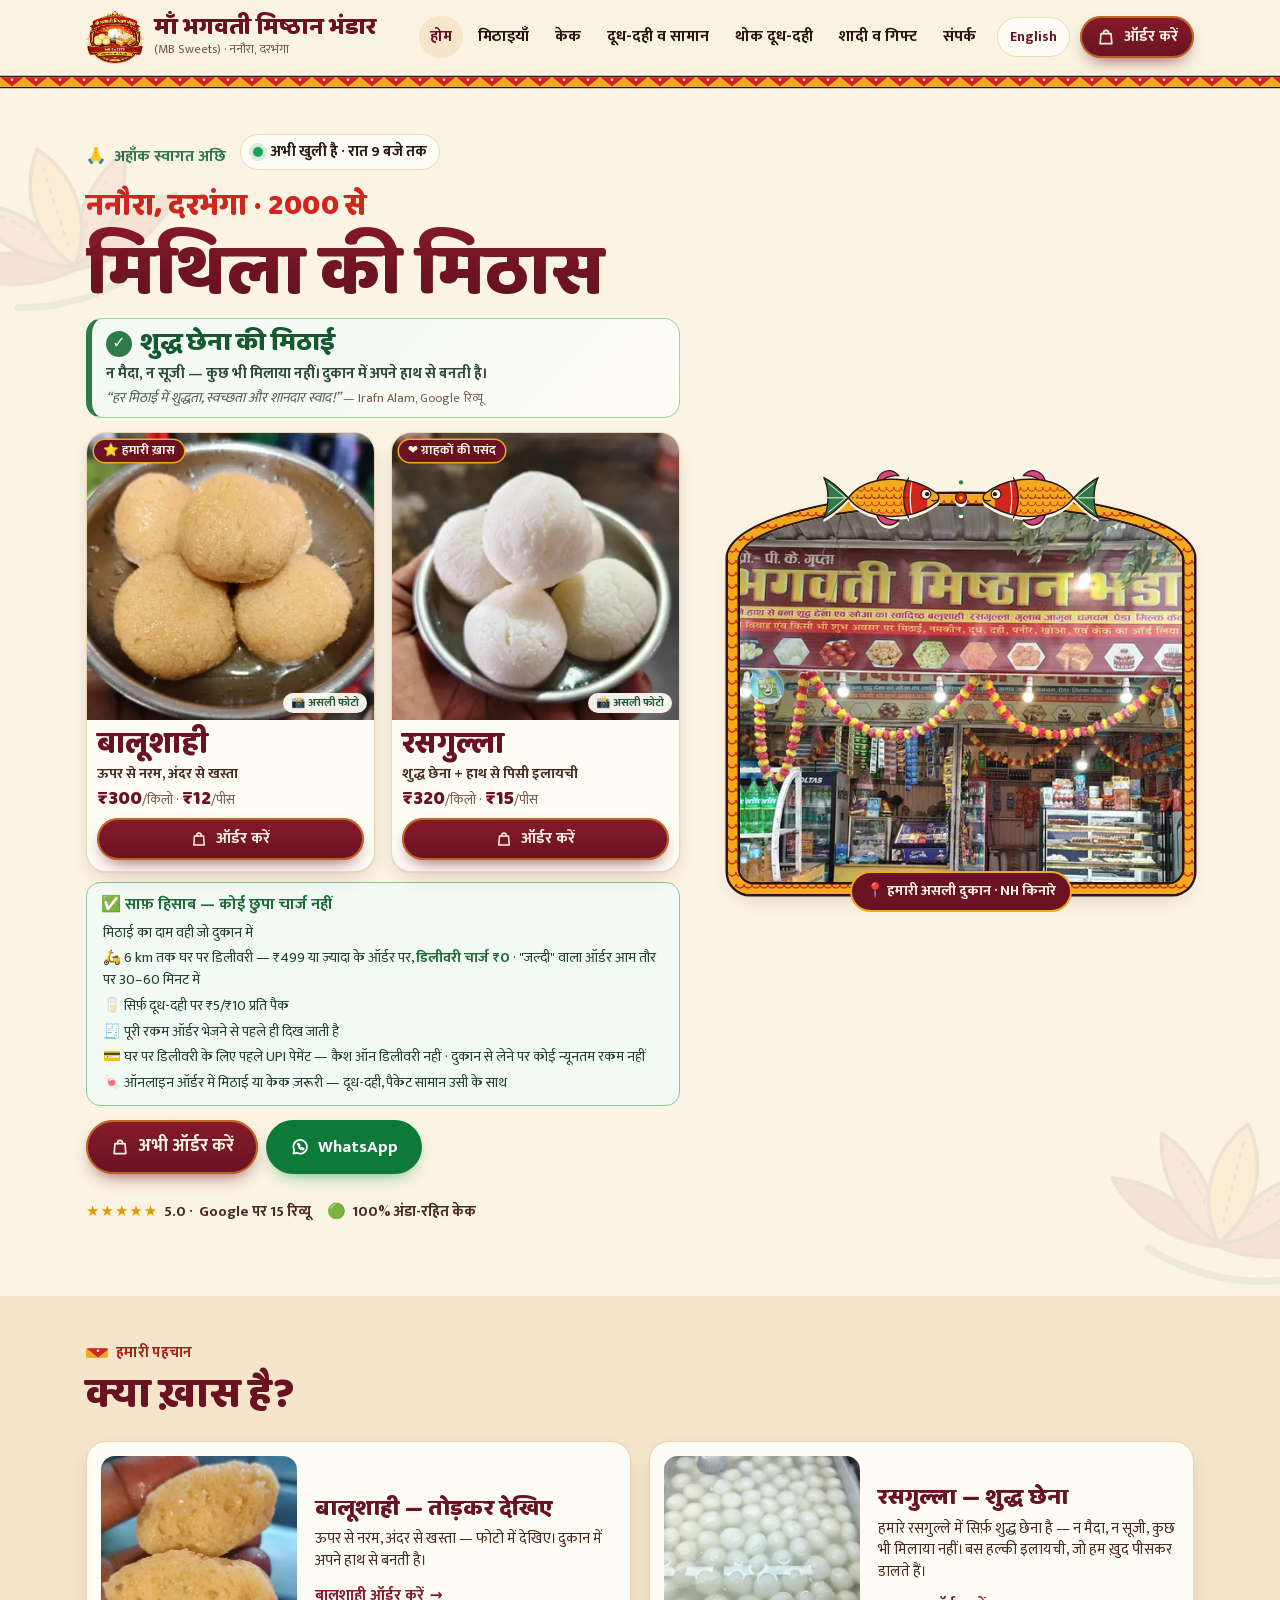
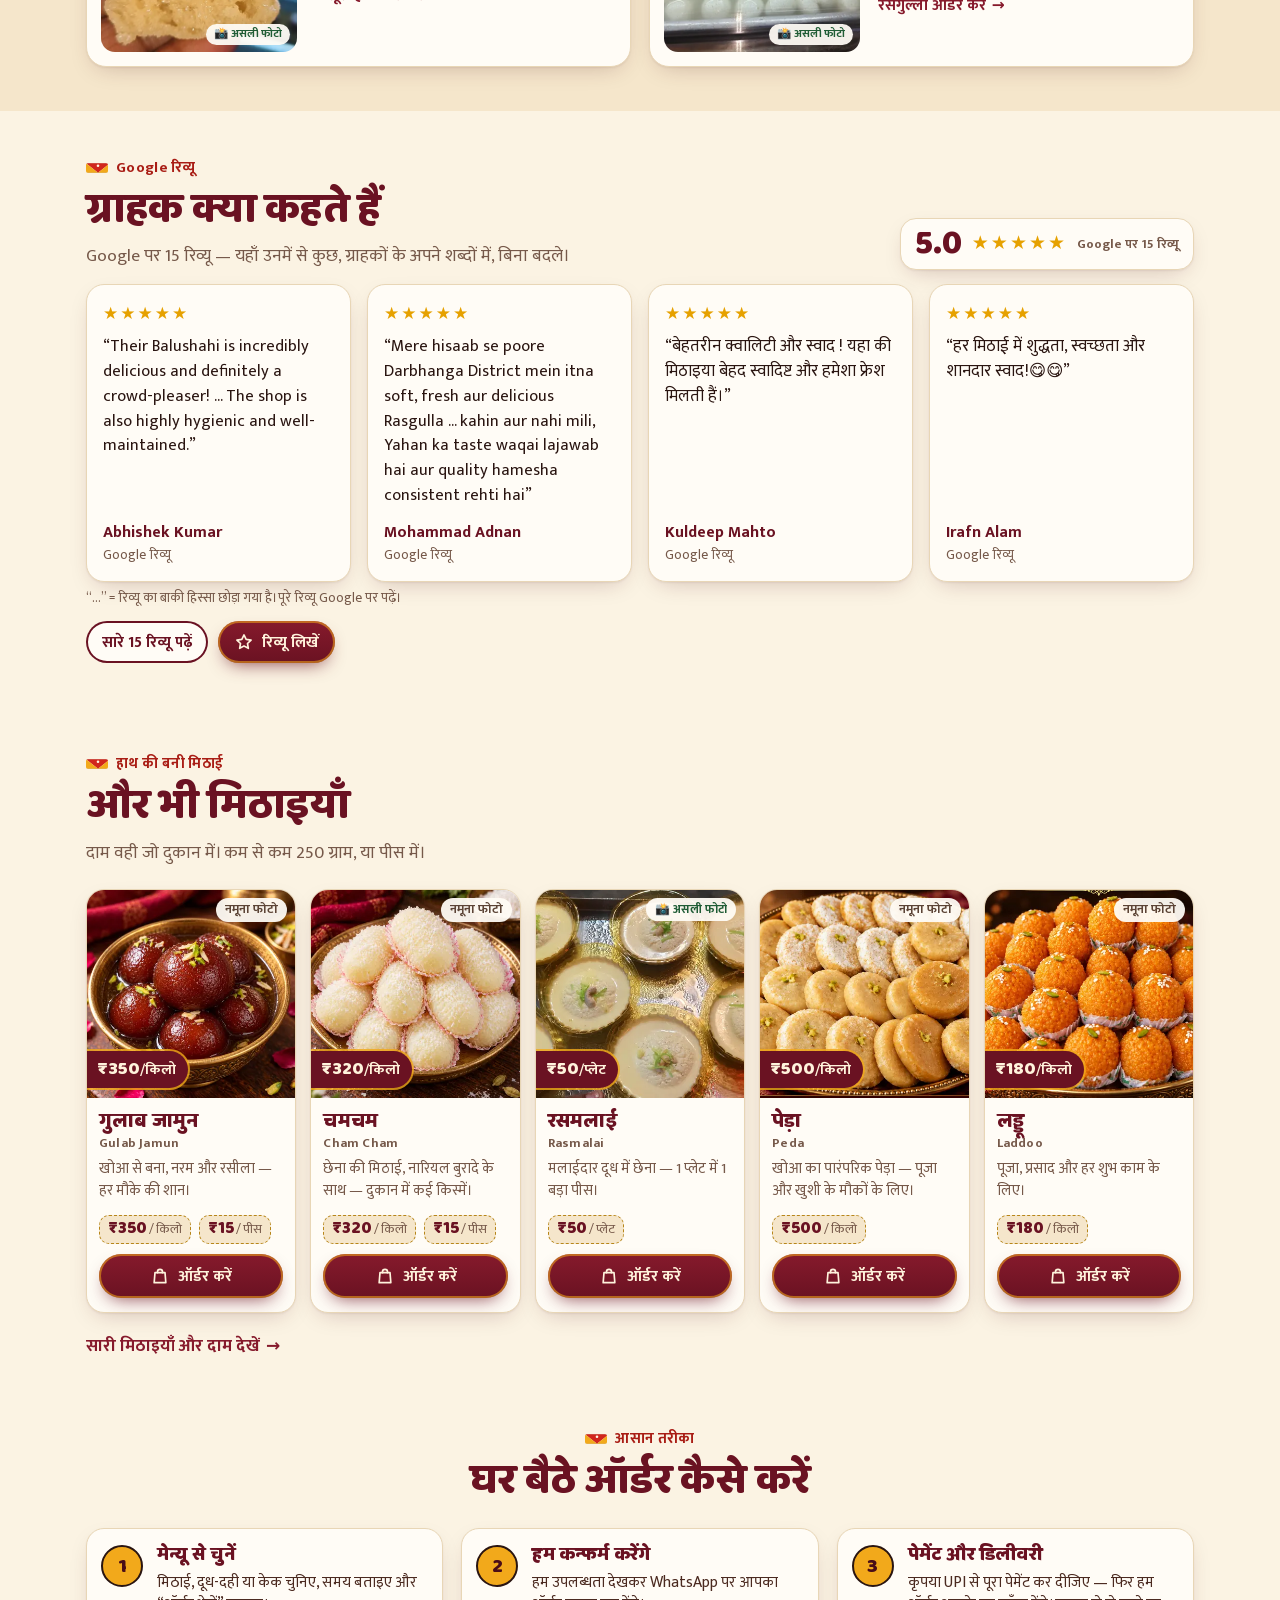
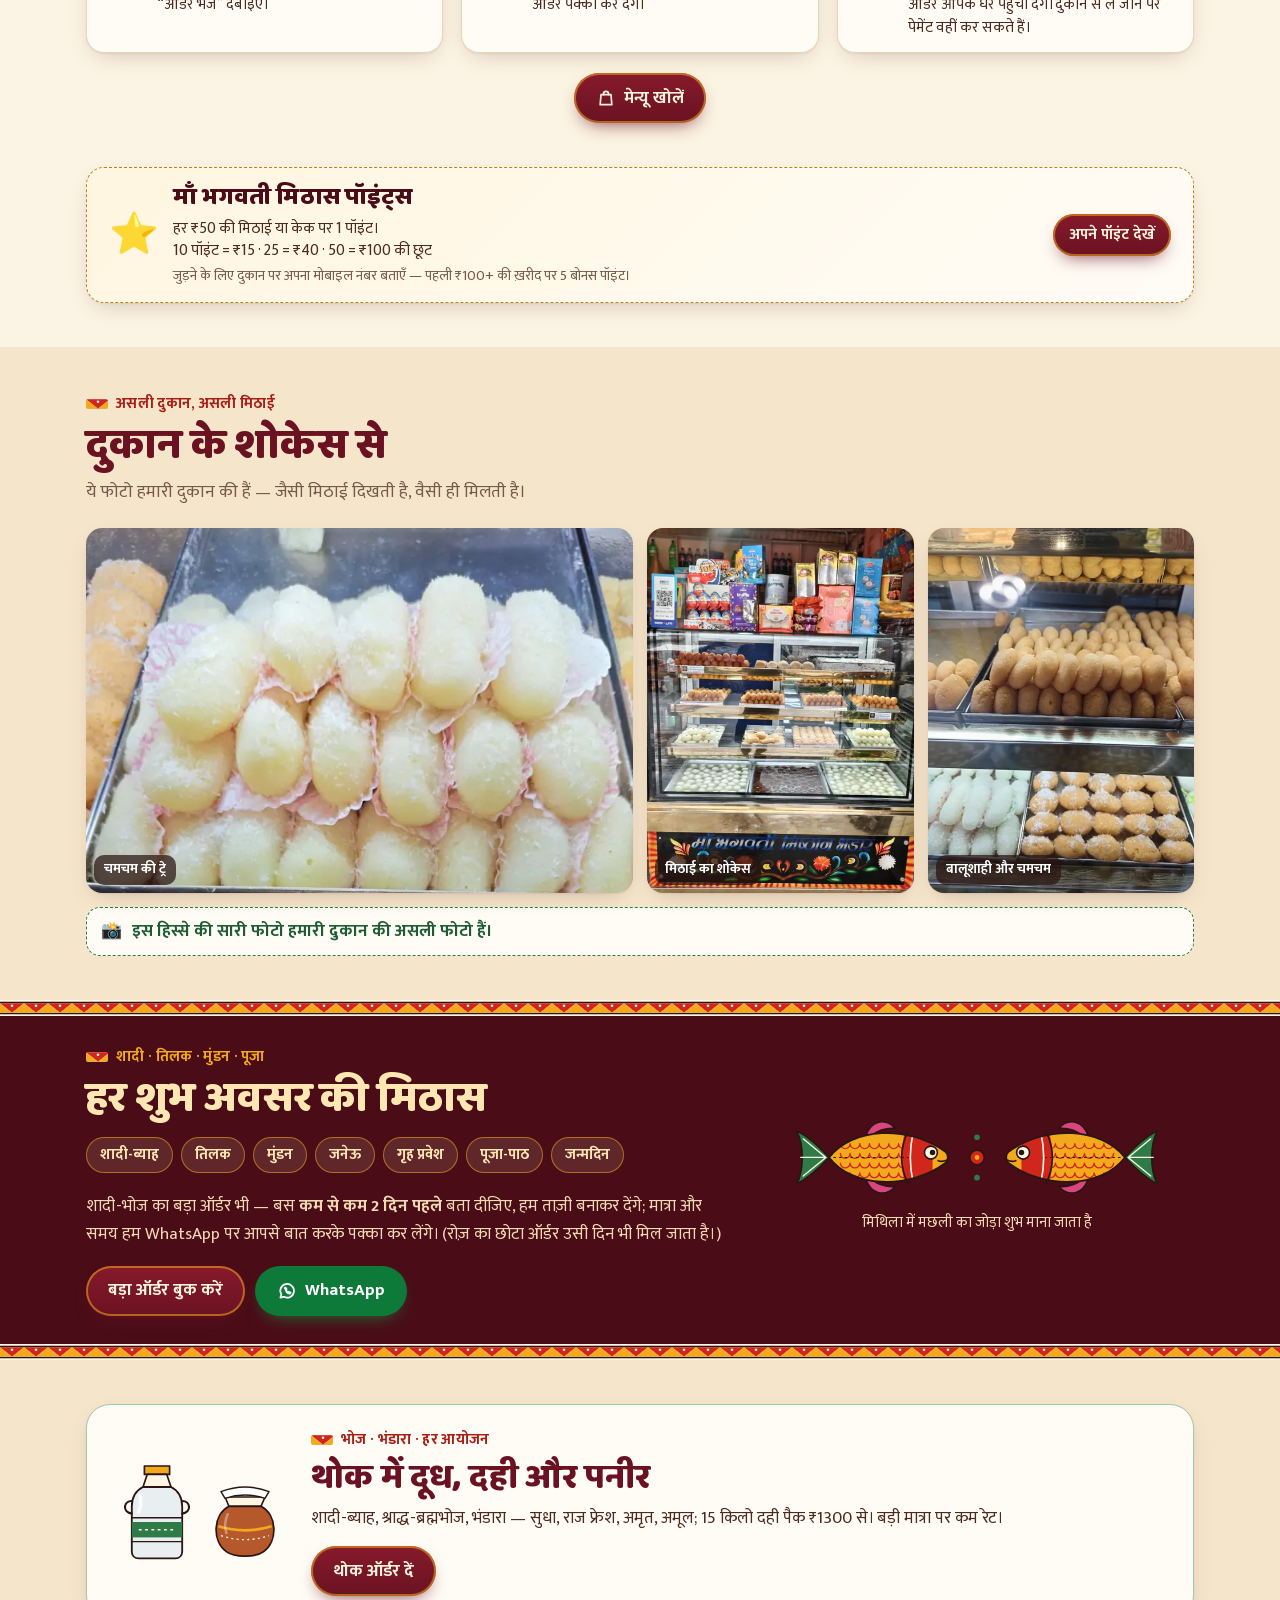
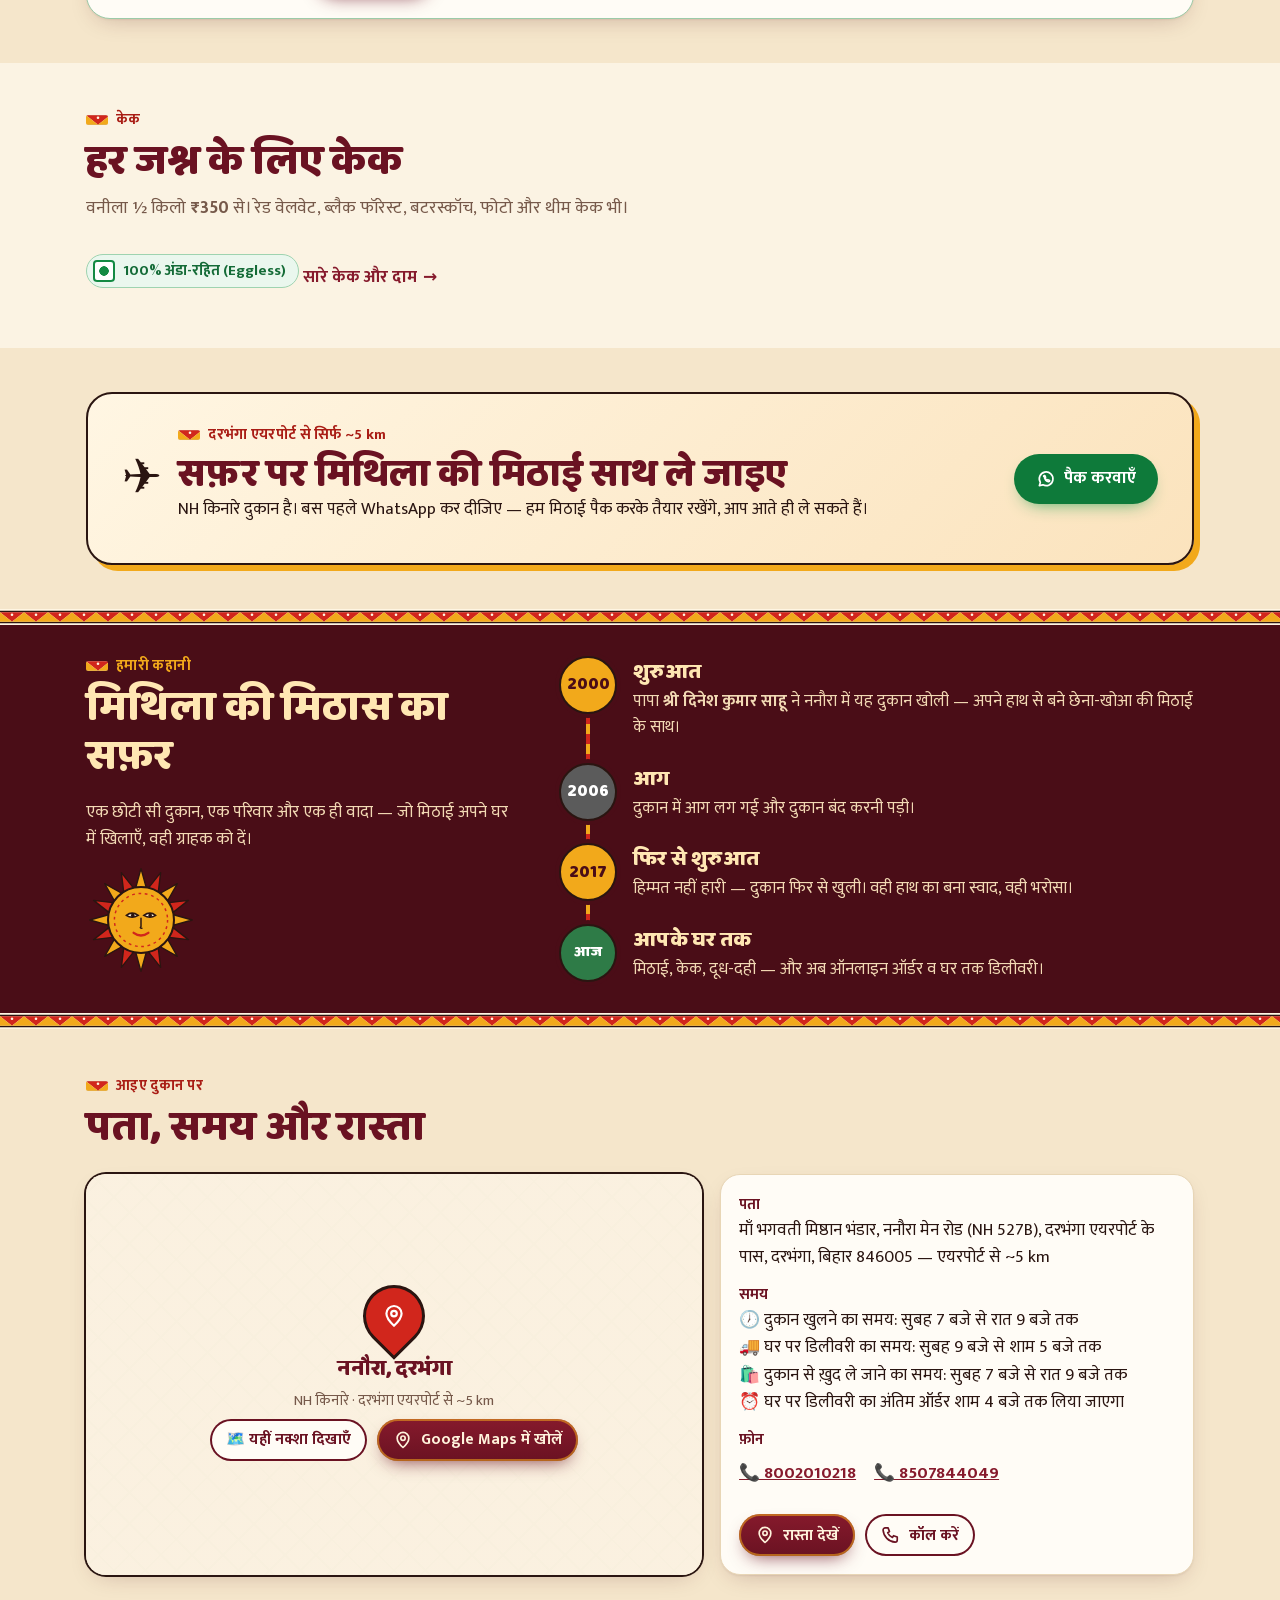
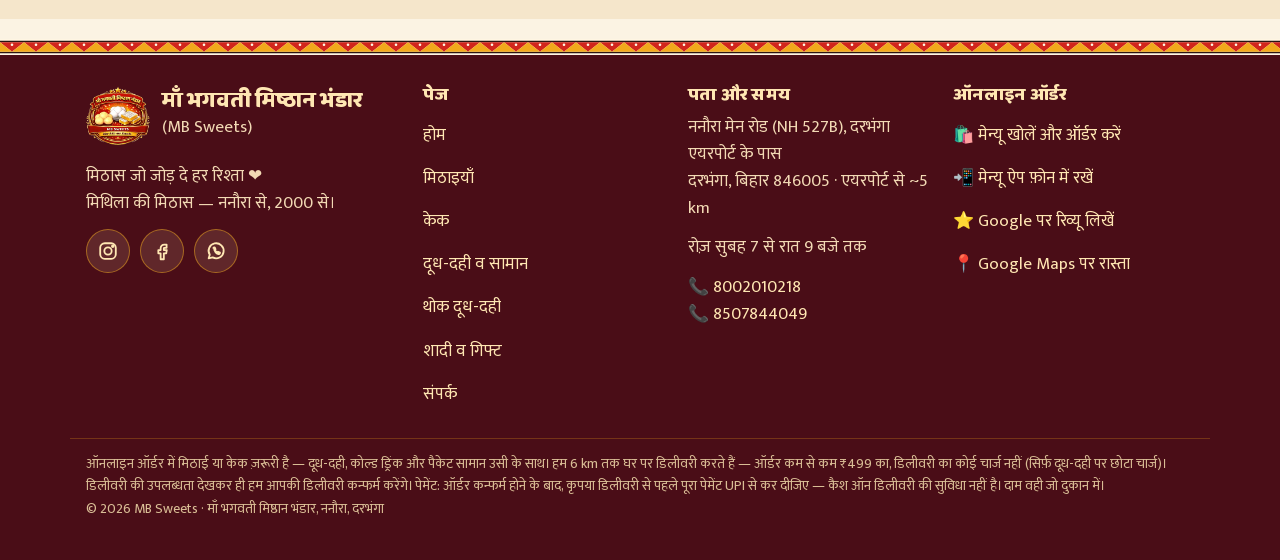
==== commit 682d10fd: "Website header/footer: shop name 'माँ भगवती मिष्ठान भंडार' big, (MB Sweets) small; English name wrap" ====
--- a/index.html
+++ b/index.html
@@ -23,7 +23,7 @@
 <link rel="apple-touch-icon" href="/assets/img/icon-192.png">
 <link rel="preload" href="/assets/fonts/baloo2-800.woff2" as="font" type="font/woff2" crossorigin>
 <link rel="preload" href="/assets/fonts/mukta-400.woff2" as="font" type="font/woff2" crossorigin>
-<link rel="stylesheet" href="/assets/site.css?v=0e2919a4">
+<link rel="stylesheet" href="/assets/site.css?v=af284112">
 <script type="application/ld+json">{"@context": "https://schema.org", "@type": "FoodEstablishment", "@id": "https://mbsweets.github.io/#shop", "name": "MB Sweets — Maa Bhagwati Misthan Bhandar", "alternateName": ["माँ भगवती मिष्ठान भंडार", "MB Sweets Nanaura"], "description": "Sweet shop in Nanaura, Darbhanga since 2000 — handmade sweets: balushahi, chhena sweets (rasgulla, cham cham, rasmalai) and khoa sweets (gulab jamun, peda); eggless cakes, milk, curd and paneer. Home delivery within 6 km.", "url": "https://mbsweets.github.io/", "telephone": "+91-8002010218", "image": ["https://mbsweets.github.io/assets/img/og-site.jpg", "https://mbsweets.github.io/assets/img/shop-front-wide-1600.webp"], "logo": "https://mbsweets.github.io/assets/img/icon-512.png", "priceRange": "₹", "servesCuisine": ["Indian sweets", "Mithai", "Cakes"], "address": {"@type": "PostalAddress", "streetAddress": "Nanaura Main Rd (NH 527B), Near Darbhanga Airport", "addressLocality": "Darbhanga", "addressRegion": "Bihar", "postalCode": "846005", "addressCountry": "IN"}, "geo": {"@type": "GeoCoordinates", "latitude": 26.2379445, "longitude": 85.904298}, "hasMap": "https://maps.app.goo.gl/FhQMpwFatymkrWct9", "openingHoursSpecification": [{"@type": "OpeningHoursSpecification", "dayOfWeek": ["Monday", "Tuesday", "Wednesday", "Thursday", "Friday", "Saturday", "Sunday"], "opens": "07:00", "closes": "21:00"}], "hasMenu": "https://mbsweets.github.io/sweets/", "acceptsReservations": false, "foundingDate": "2000", "founder": {"@type": "Person", "name": "Dinesh Kumar Sahu"}, "areaServed": "Nanaura, Darbhanga (6 km)", "sameAs": ["https://www.instagram.com/maabhagwatimisthanbhandar/", "https://www.facebook.com/share/1CdTxjHLrT/"], "potentialAction": {"@type": "OrderAction", "target": "https://mbsweets.github.io/mb-sweets/order/"}}</script>
 </head>
 <body>
@@ -32,9 +32,9 @@
 <a class="fest" id="fest" href="/mb-sweets/order/" data-order hidden></a>
 <header class="hdr">
  <div class="wrap bar">
-  <a class="brand" href="/" aria-label="MB Sweets — होम">
-   <img src="/assets/img/logo.webp" width="217" height="200" alt="MB Sweets का लोगो">
-   <span><b>MB Sweets</b><small><span data-en="Maa Bhagwati Misthan Bhandar · Nanaura">माँ भगवती मिष्ठान भंडार · ननौरा</span></small></span>
+  <a class="brand" href="/" aria-label="माँ भगवती मिष्ठान भंडार (MB Sweets) — होम">
+   <img src="/assets/img/logo.webp" width="217" height="200" alt="माँ भगवती मिष्ठान भंडार (MB Sweets) का लोगो">
+   <span><b><span data-en="Maa Bhagwati Misthan Bhandar">माँ भगवती मिष्ठान भंडार</span></b><small>(MB Sweets) · <span data-en="Nanaura, Darbhanga">ननौरा, दरभंगा</span></small></span>
   </a>
   <nav class="nav" aria-label="मुख्य"><a href="/" aria-current=page><span data-en="Home">होम</span></a><a href="/sweets/"><span data-en="Sweets">मिठाइयाँ</span></a><a href="/cakes/"><span data-en="Cakes">केक</span></a><a href="/products/"><span data-en="Dairy &amp; more">दूध-दही व सामान</span></a><a href="/bulk-dairy/"><span data-en="Bulk dairy">थोक दूध-दही</span></a><a href="/wedding/"><span data-en="Weddings &amp; gifts">शादी व गिफ्ट</span></a><a href="/contact/"><span data-en="Contact">संपर्क</span></a></nav>
   <button class="lang" id="lang" type="button" aria-label="Switch language / भाषा बदलें">English</button>
@@ -330,7 +330,7 @@
 <footer class="foot">
  <div class="wrap cols">
   <div>
-   <div class="fbrand"><img src="/assets/img/logo.webp" width="217" height="200" alt="" loading="lazy"><div><b>MB Sweets</b><span data-en="Maa Bhagwati Misthan Bhandar">माँ भगवती मिष्ठान भंडार</span></div></div>
+   <div class="fbrand"><img src="/assets/img/logo.webp" width="217" height="200" alt="" loading="lazy"><div><b><span data-en="Maa Bhagwati Misthan Bhandar">माँ भगवती मिष्ठान भंडार</span></b>(MB Sweets)</div></div>
    <p class="mt"><span data-en="Sweetness that binds every bond ❤️&lt;br&gt;The sweetness of Mithila — from Nanaura, since 2000.">मिठास जो जोड़ दे हर रिश्ता ❤️<br>मिथिला की मिठास — ननौरा से, 2000 से।</span></p>
    <div class="social">
     <a href="https://www.instagram.com/maabhagwatimisthanbhandar/" target="_blank" rel="noopener" aria-label="Instagram"><svg viewBox="0 0 24 24" fill="none" stroke="currentColor" stroke-width="2" stroke-linecap="round" stroke-linejoin="round" aria-hidden="true"><rect x="3.5" y="3.5" width="17" height="17" rx="5"/><circle cx="12" cy="12" r="4"/><circle cx="17.2" cy="6.8" r=".9"/></svg></a>
--- a/assets/site.css
+++ b/assets/site.css
@@ -34,7 +34,8 @@
 .brand{display:flex;align-items:center;gap:10px;text-decoration:none;min-width:0;flex:1}
 .brand>span{min-width:0}
 .brand img{width:48px;height:44px;object-fit:contain;flex:none}
-.brand b{display:block;font-family:var(--hd);font-size:21px;line-height:1;color:var(--maroon);white-space:nowrap}
+.brand b{display:block;font-family:var(--hd);font-size:clamp(16px,4.9vw,21px);line-height:1.05;color:var(--maroon);white-space:nowrap}
+html[lang=en] .brand b{font-size:clamp(13px,3.7vw,19px)}
 .brand small{display:block;font-size:12.5px;color:var(--muted);white-space:nowrap;overflow:hidden;text-overflow:ellipsis;line-height:1.35;margin-top:2px}
 .nav{display:none;gap:4px;align-items:center}
 .nav a{color:var(--ink);text-decoration:none;font-weight:600;padding:8px 11px;border-radius:999px;font-size:16px;white-space:nowrap}
@@ -46,8 +47,8 @@
 .pills::-webkit-scrollbar{display:none}
 .pills a{flex:none;text-decoration:none;color:var(--ink);background:var(--card);border:1px solid var(--line);font-weight:600;font-size:15px;padding:6px 14px;border-radius:999px;min-height:40px;display:inline-flex;align-items:center}
 .pills a[aria-current=page]{background:var(--maroon);color:#FFF3DC;border-color:var(--maroon)}
-@media(min-width:960px){html{scroll-padding-top:96px}.hdr{position:sticky}.hdr .order-top{display:inline-flex}.hdr .bar{height:74px}.brand img{width:58px;height:54px}.brand b{font-size:24px}}
-@media(min-width:1200px){.nav{display:flex}.pills{display:none}.brand{flex:0 1 auto;margin-right:auto}}
+@media(min-width:960px){html{scroll-padding-top:96px}.hdr{position:sticky}.hdr .order-top{display:inline-flex}.hdr .bar{height:74px}.brand img{width:58px;height:54px}.brand b{font-size:24px}html[lang=en] .brand b{font-size:19px;white-space:normal;max-width:180px;line-height:1.02}}
+@media(min-width:1200px){.nav{display:flex}.pills{display:none}.brand{flex:0 0 auto;margin-right:auto}}
 
 /* ---------- buttons ---------- */
 .btn{display:inline-flex;align-items:center;justify-content:center;gap:8px;min-height:50px;padding:0 22px;border-radius:999px;font:700 17px/1.1 'Mukta',sans-serif;text-decoration:none;border:0;cursor:pointer;transition:transform .15s,box-shadow .15s;white-space:nowrap}
@@ -338,7 +339,7 @@
 .foot ul a{display:inline-block;padding:8px 0;min-height:40px}
 .foot .fbrand{display:flex;gap:12px;align-items:center}
 .foot .fbrand img{width:64px;height:60px;object-fit:contain}
-.foot .fbrand b{font:800 24px/1 var(--hd);color:#FFE7B3;display:block}
+.foot .fbrand b{font:800 22px/1.15 var(--hd);color:#FFE7B3;display:block}
 .social{display:flex;gap:10px;margin-top:12px}
 .social a{width:44px;height:44px;border-radius:50%;display:grid;place-items:center;background:rgba(255,231,179,.12);border:1px solid rgba(242,169,27,.5)}
 .social svg{width:22px;height:22px;stroke:#FFE7B3}
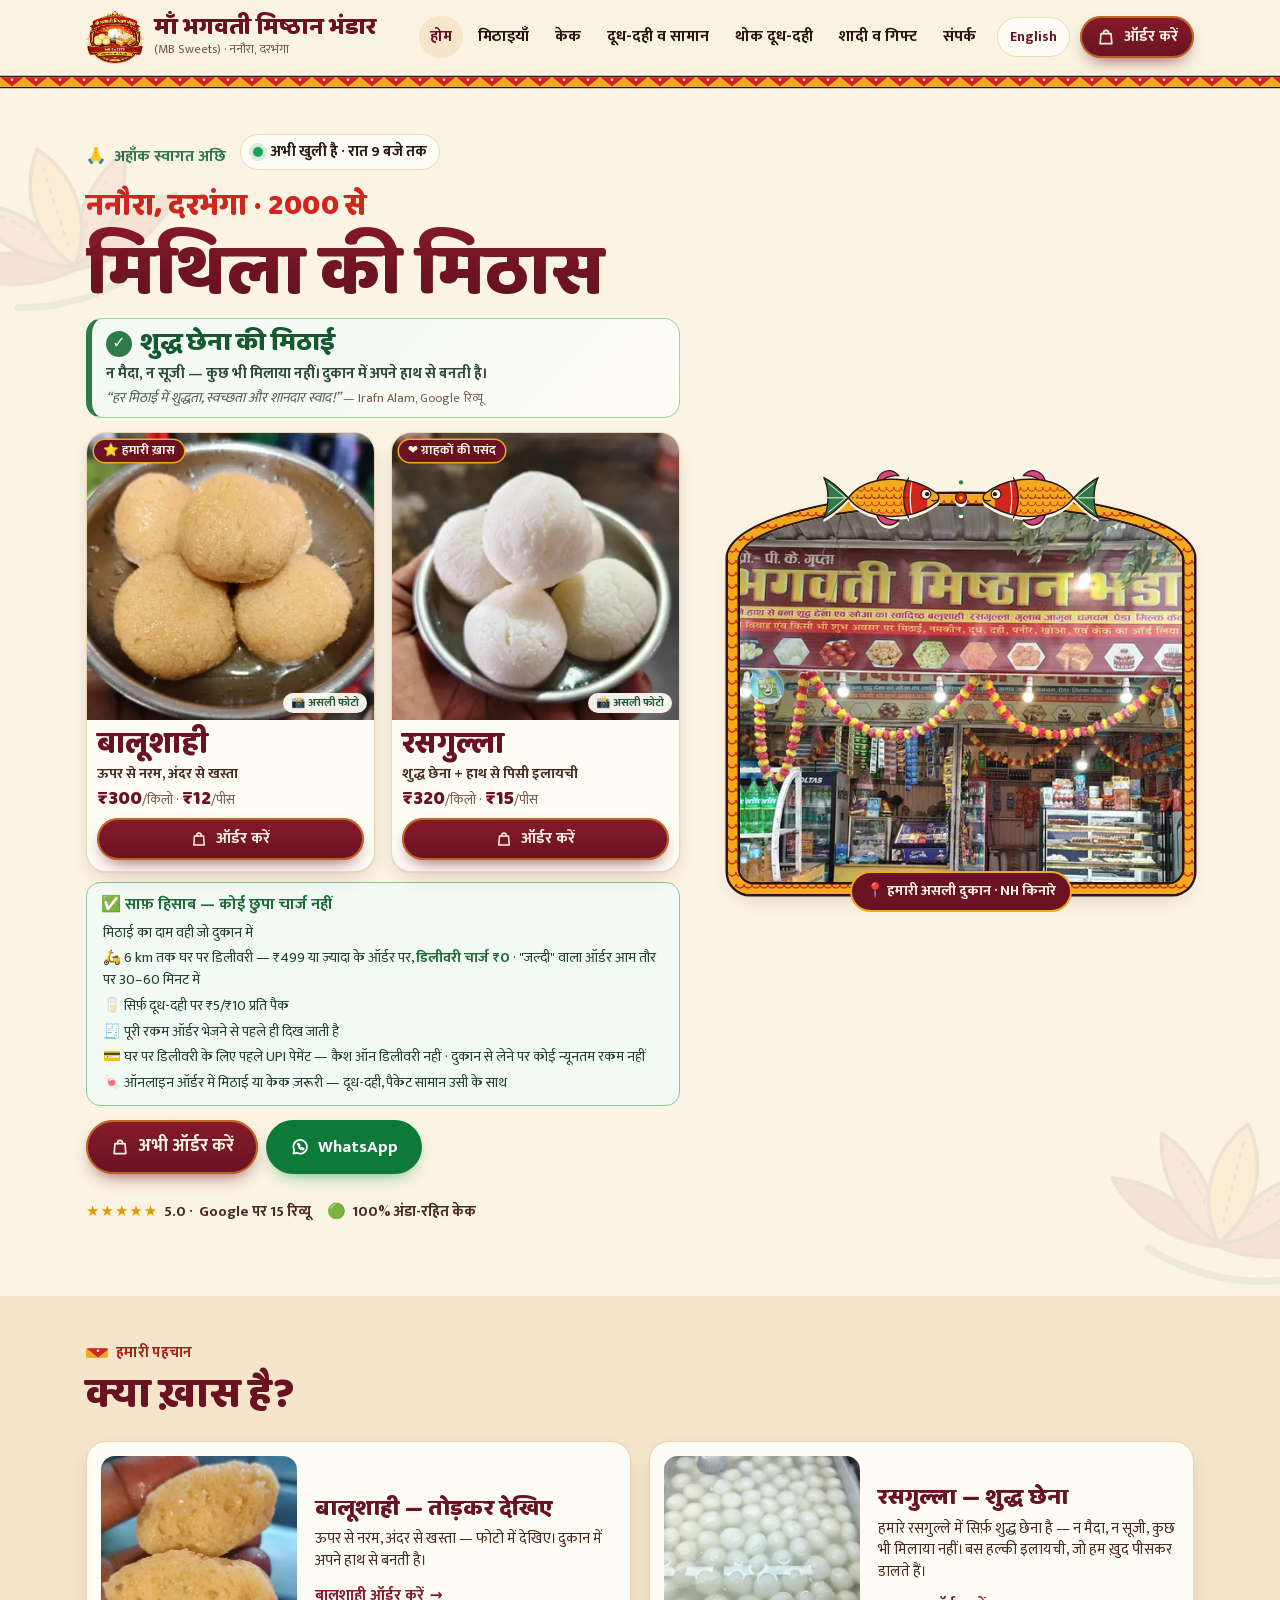
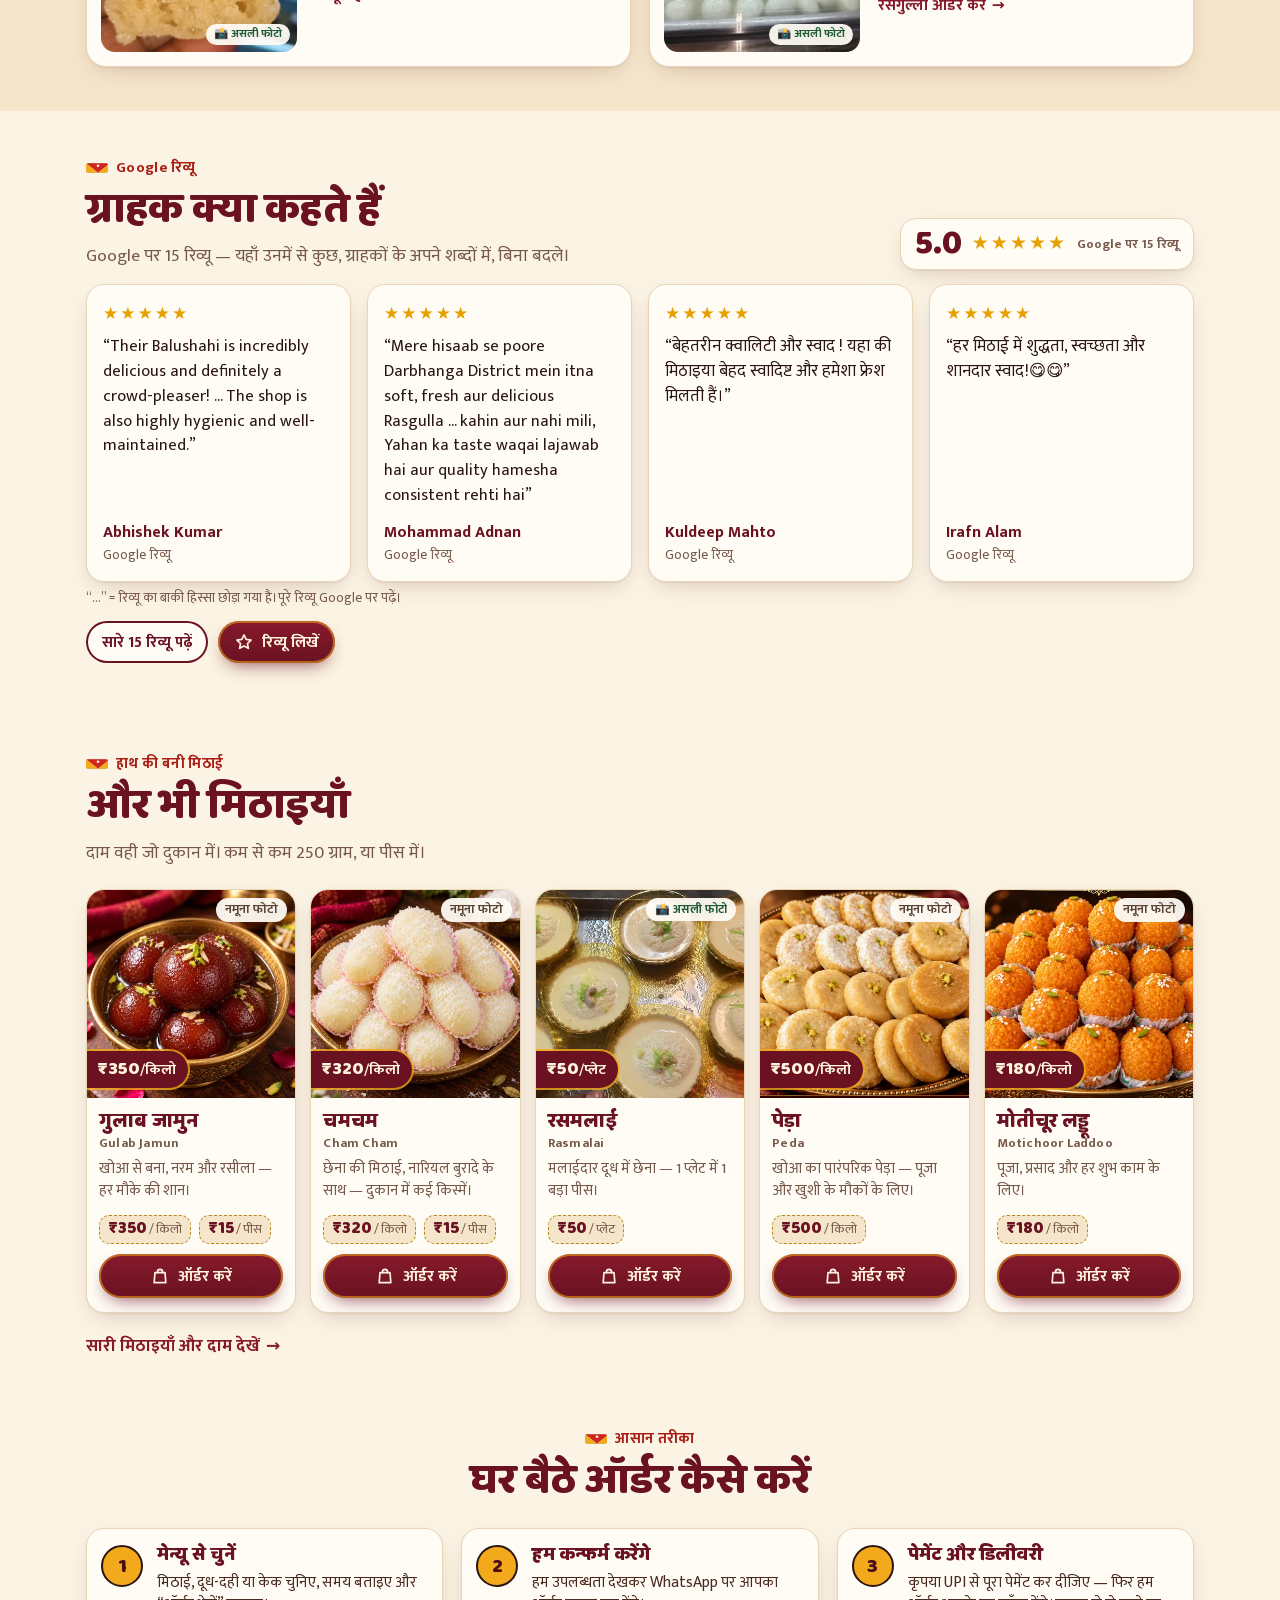
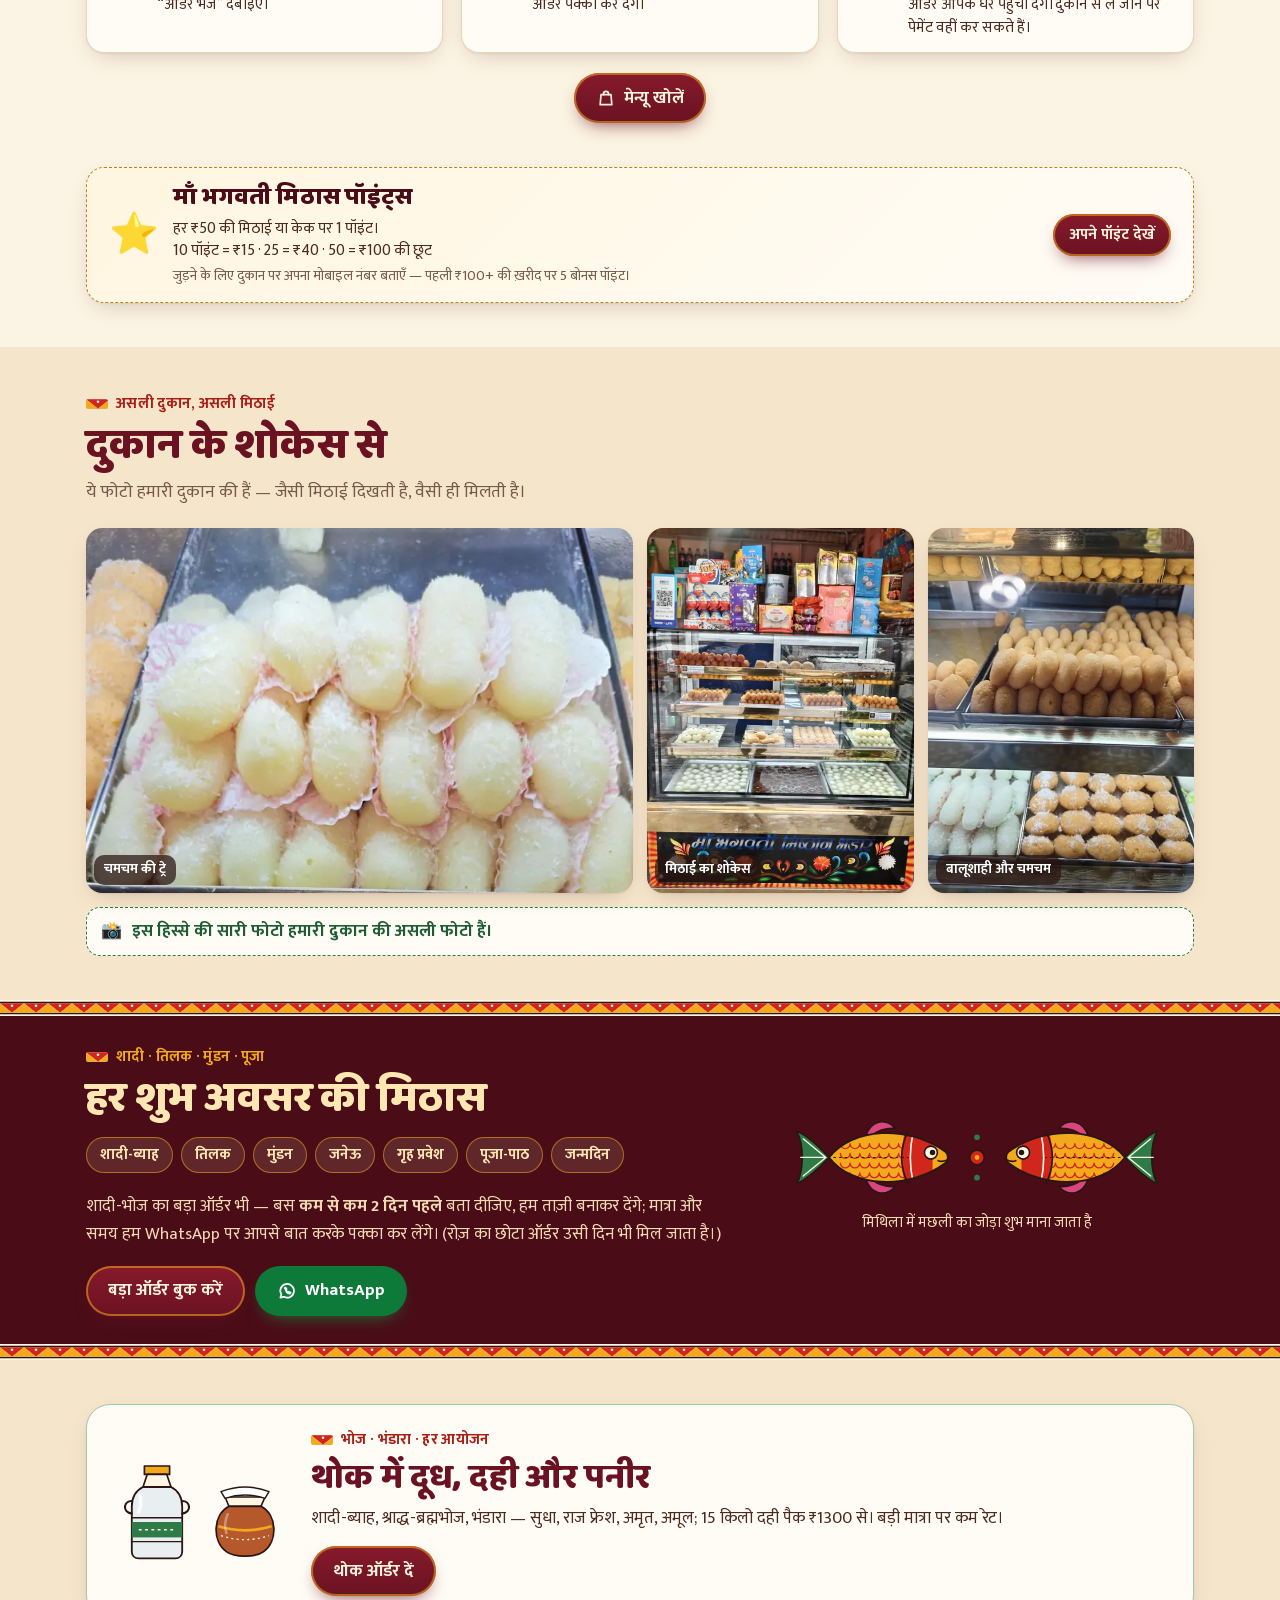
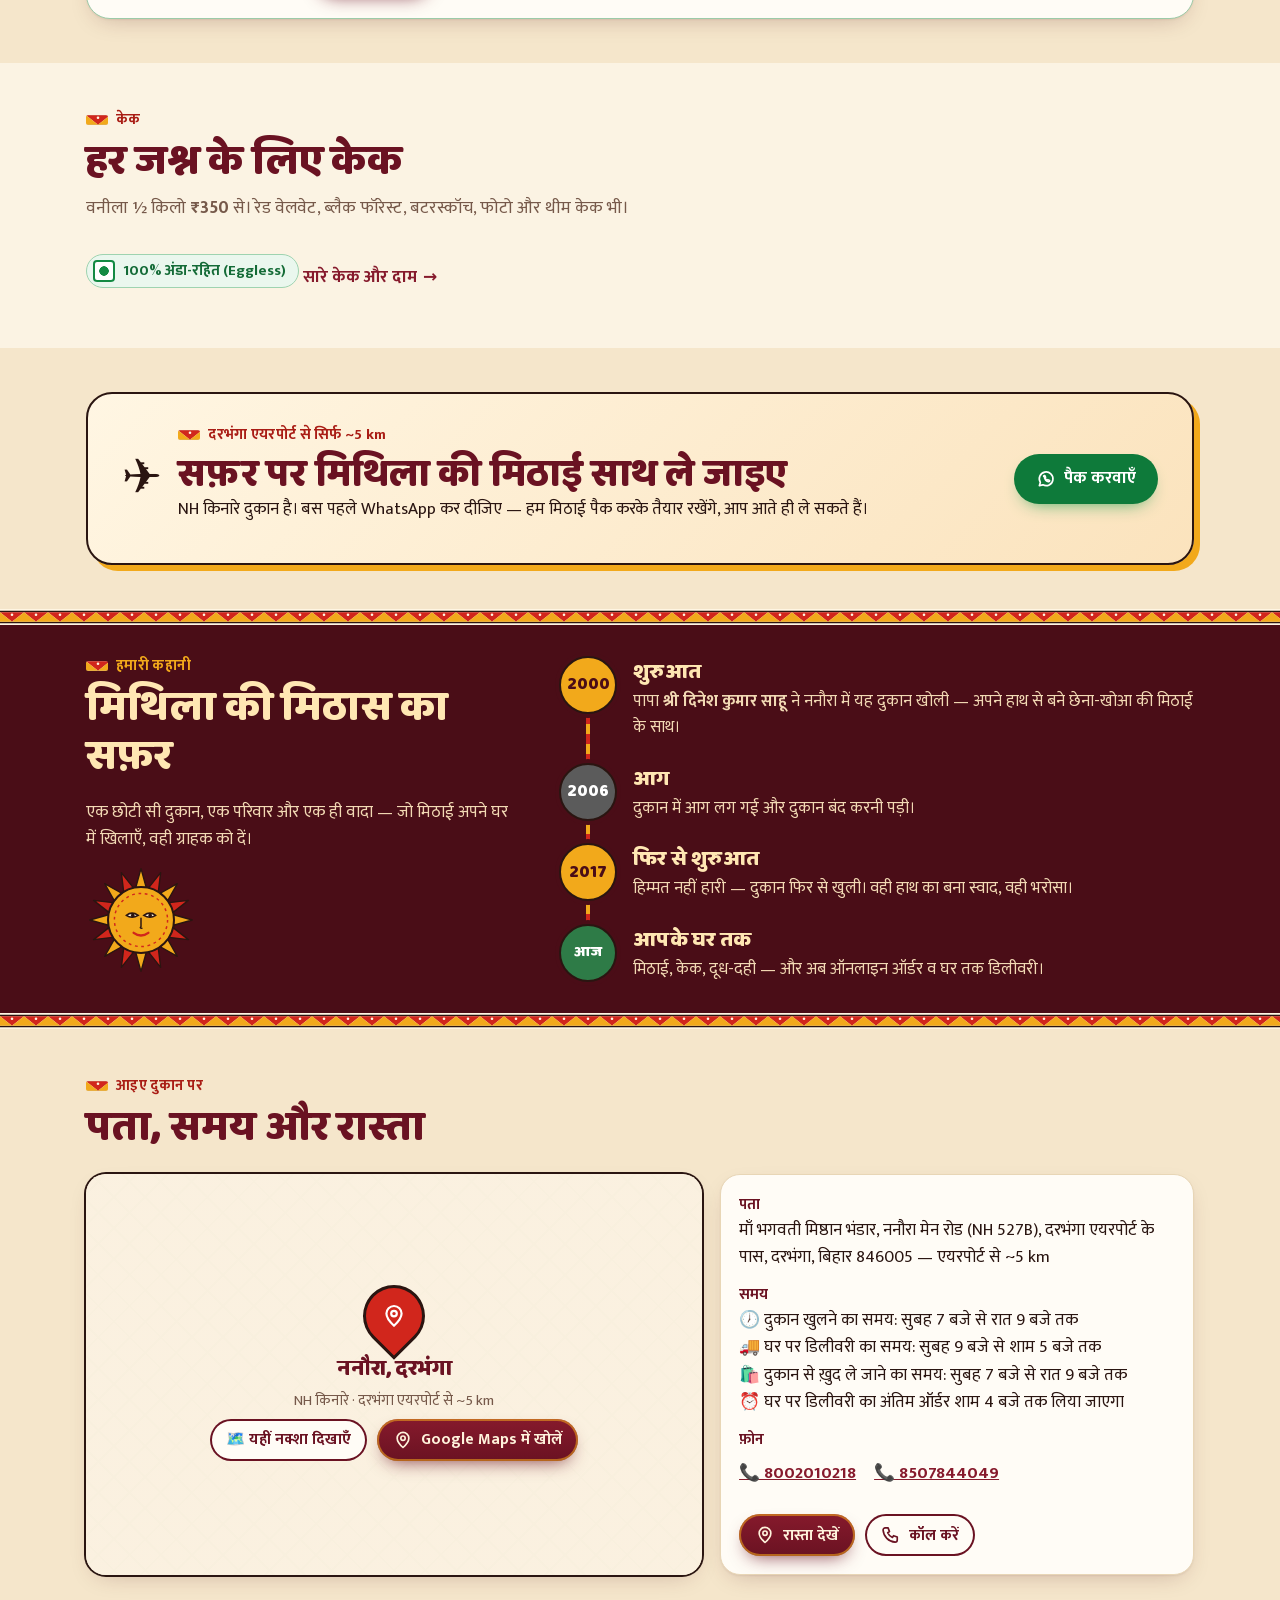
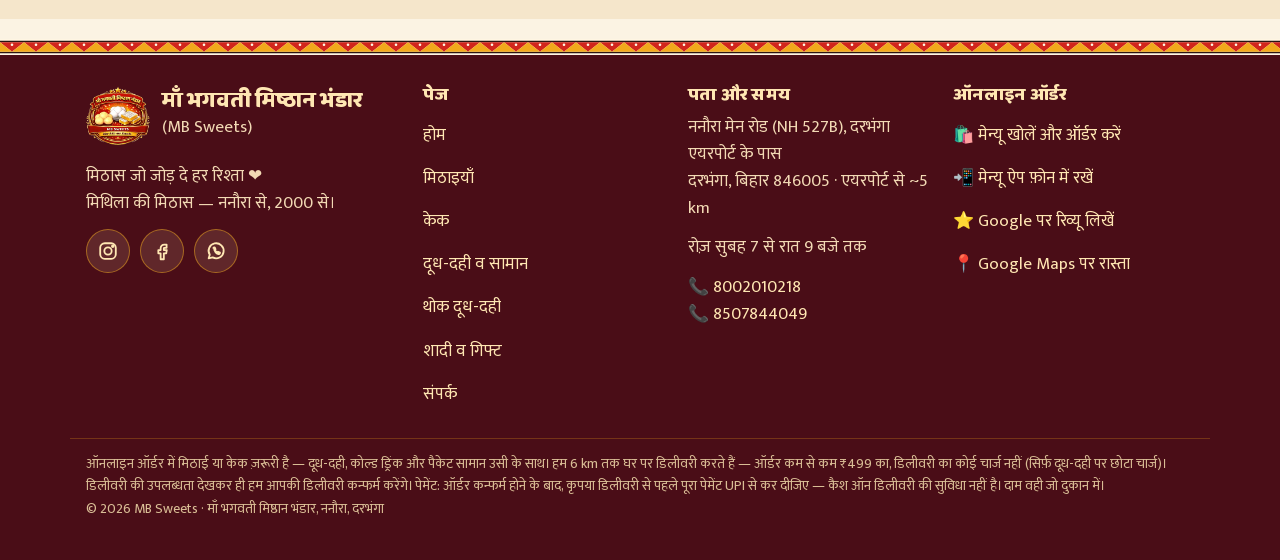
==== commit 52f243da: "Website: बेसन लड्डू real photo, मोतीचूर लड्डू name, besan laddoo in bulk price tags Co-Authored-By: " ====
--- a/index.html
+++ b/index.html
@@ -179,9 +179,9 @@
   <div class="acts"><a class="btn btn-main" href="/mb-sweets/order/#item=peda" data-order><svg viewBox="0 0 24 24" fill="none" stroke="currentColor" stroke-width="2" stroke-linecap="round" stroke-linejoin="round" aria-hidden="true"><path d="M6 8h12l1 12H5L6 8z"/><path d="M9 8V7a3 3 0 0 1 6 0v1"/></svg><span data-en="Order">ऑर्डर करें</span></a></div>
  </div>
 </article><article class="pcard" id="laddoo" data-ids="i11">
- <div class="pic"><img src="/assets/img/laddoo-400.webp" srcset="/assets/img/laddoo-400.webp 400w, /assets/img/laddoo-560.webp 560w, /assets/img/laddoo-702.webp 702w" sizes="(min-width:900px) 220px, 72vw" width="400" height="400" alt="लड्डू (नमूना फोटो)" loading="lazy" decoding="async"><span class="note-sample"><span data-en="Sample photo">नमूना फोटो</span></span><span class="ptag"><b data-pid="i11">₹180</b>/<span data-en="kg">किलो</span></span></div>
- <div class="body">
-  <h3><span data-en="Laddoo">लड्डू</span><span class="off-badge"><span data-en="Sold out today">आज खत्म</span></span><small><span data-en="लड्डू">Laddoo</span></small></h3>
+ <div class="pic"><img src="/assets/img/laddoo-400.webp" srcset="/assets/img/laddoo-400.webp 400w, /assets/img/laddoo-560.webp 560w, /assets/img/laddoo-702.webp 702w" sizes="(min-width:900px) 220px, 72vw" width="400" height="400" alt="मोतीचूर लड्डू (नमूना फोटो)" loading="lazy" decoding="async"><span class="note-sample"><span data-en="Sample photo">नमूना फोटो</span></span><span class="ptag"><b data-pid="i11">₹180</b>/<span data-en="kg">किलो</span></span></div>
+ <div class="body">
+  <h3><span data-en="Motichoor Laddoo">मोतीचूर लड्डू</span><span class="off-badge"><span data-en="Sold out today">आज खत्म</span></span><small><span data-en="मोतीचूर लड्डू">Motichoor Laddoo</span></small></h3>
   <p><span data-en="For pujas, prasad and every auspicious start.">पूजा, प्रसाद और हर शुभ काम के लिए।</span></p>
   <div class="prices"><span class="tag"><b data-pid="i11">₹180</b>/<span data-en="kg">किलो</span></span></div>
   <div class="acts"><a class="btn btn-main" href="/mb-sweets/order/#item=laddoo" data-order><svg viewBox="0 0 24 24" fill="none" stroke="currentColor" stroke-width="2" stroke-linecap="round" stroke-linejoin="round" aria-hidden="true"><path d="M6 8h12l1 12H5L6 8z"/><path d="M9 8V7a3 3 0 0 1 6 0v1"/></svg><span data-en="Order">ऑर्डर करें</span></a></div>
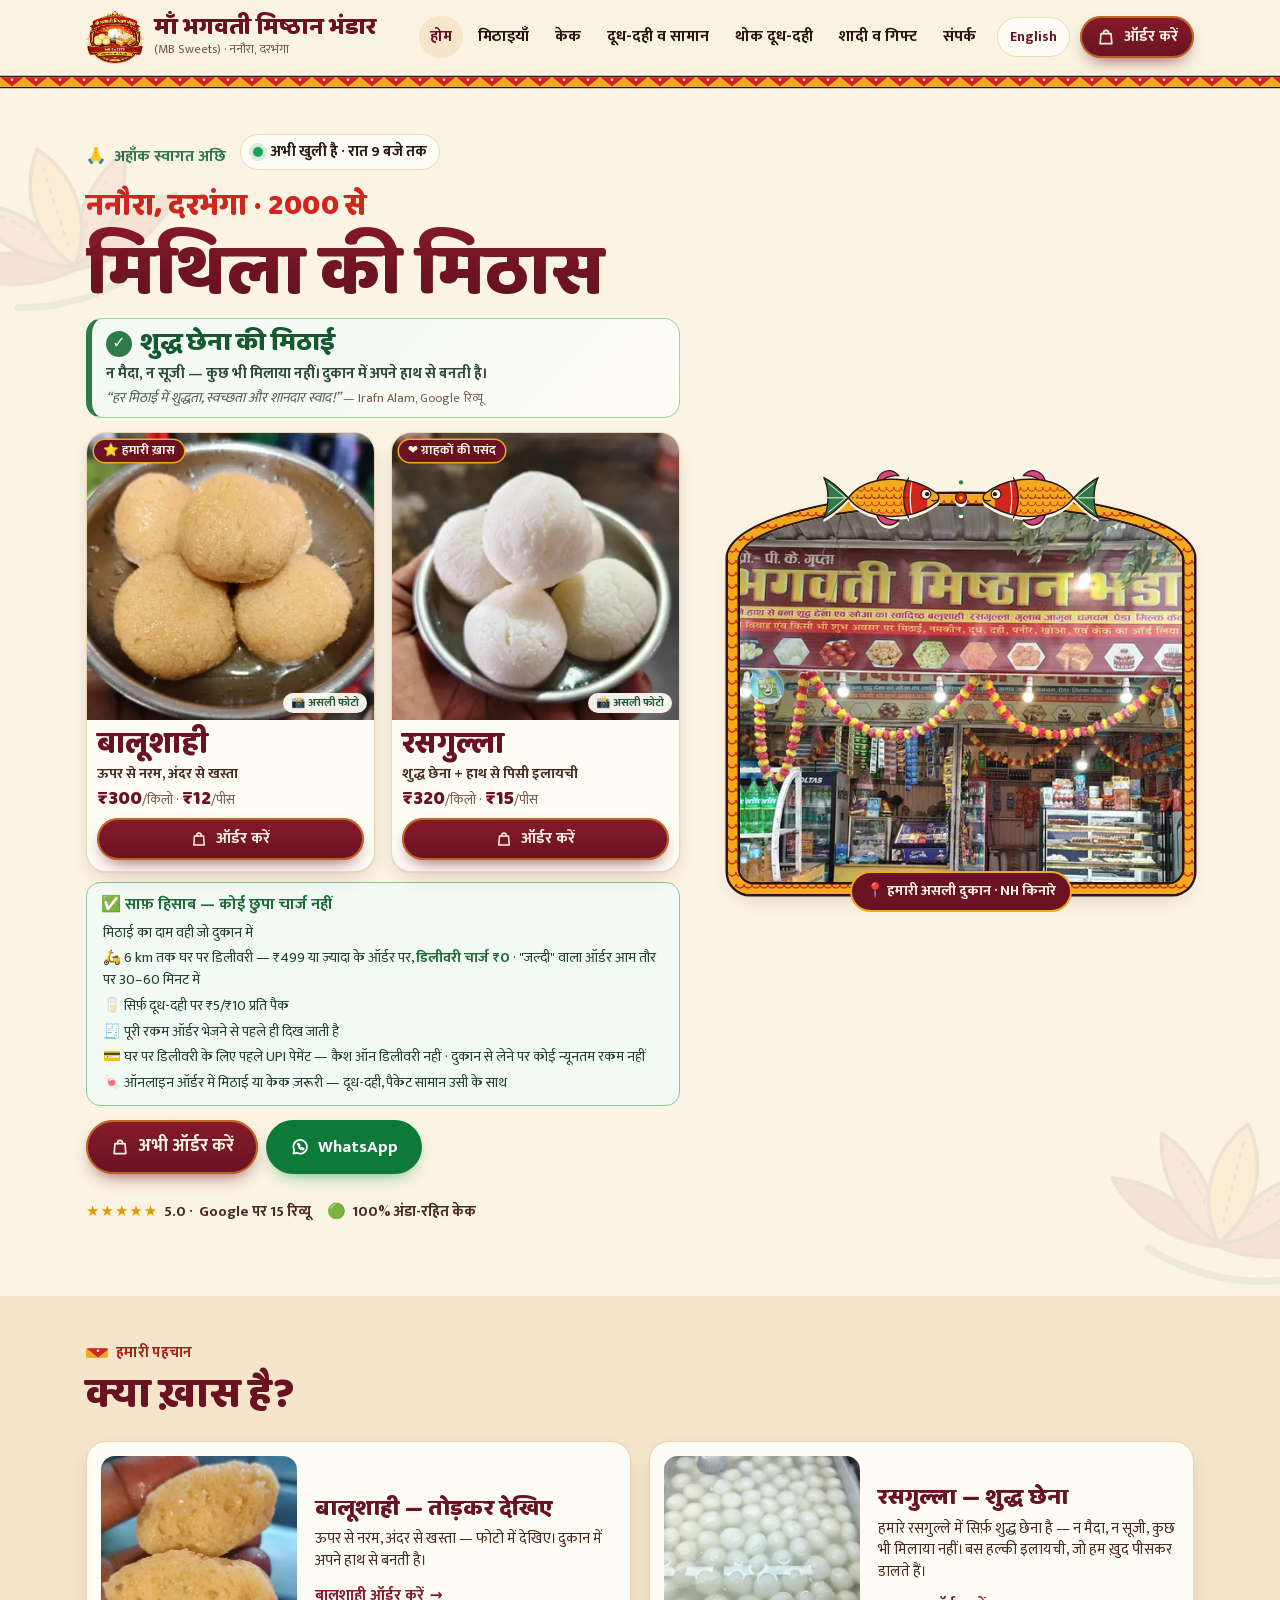
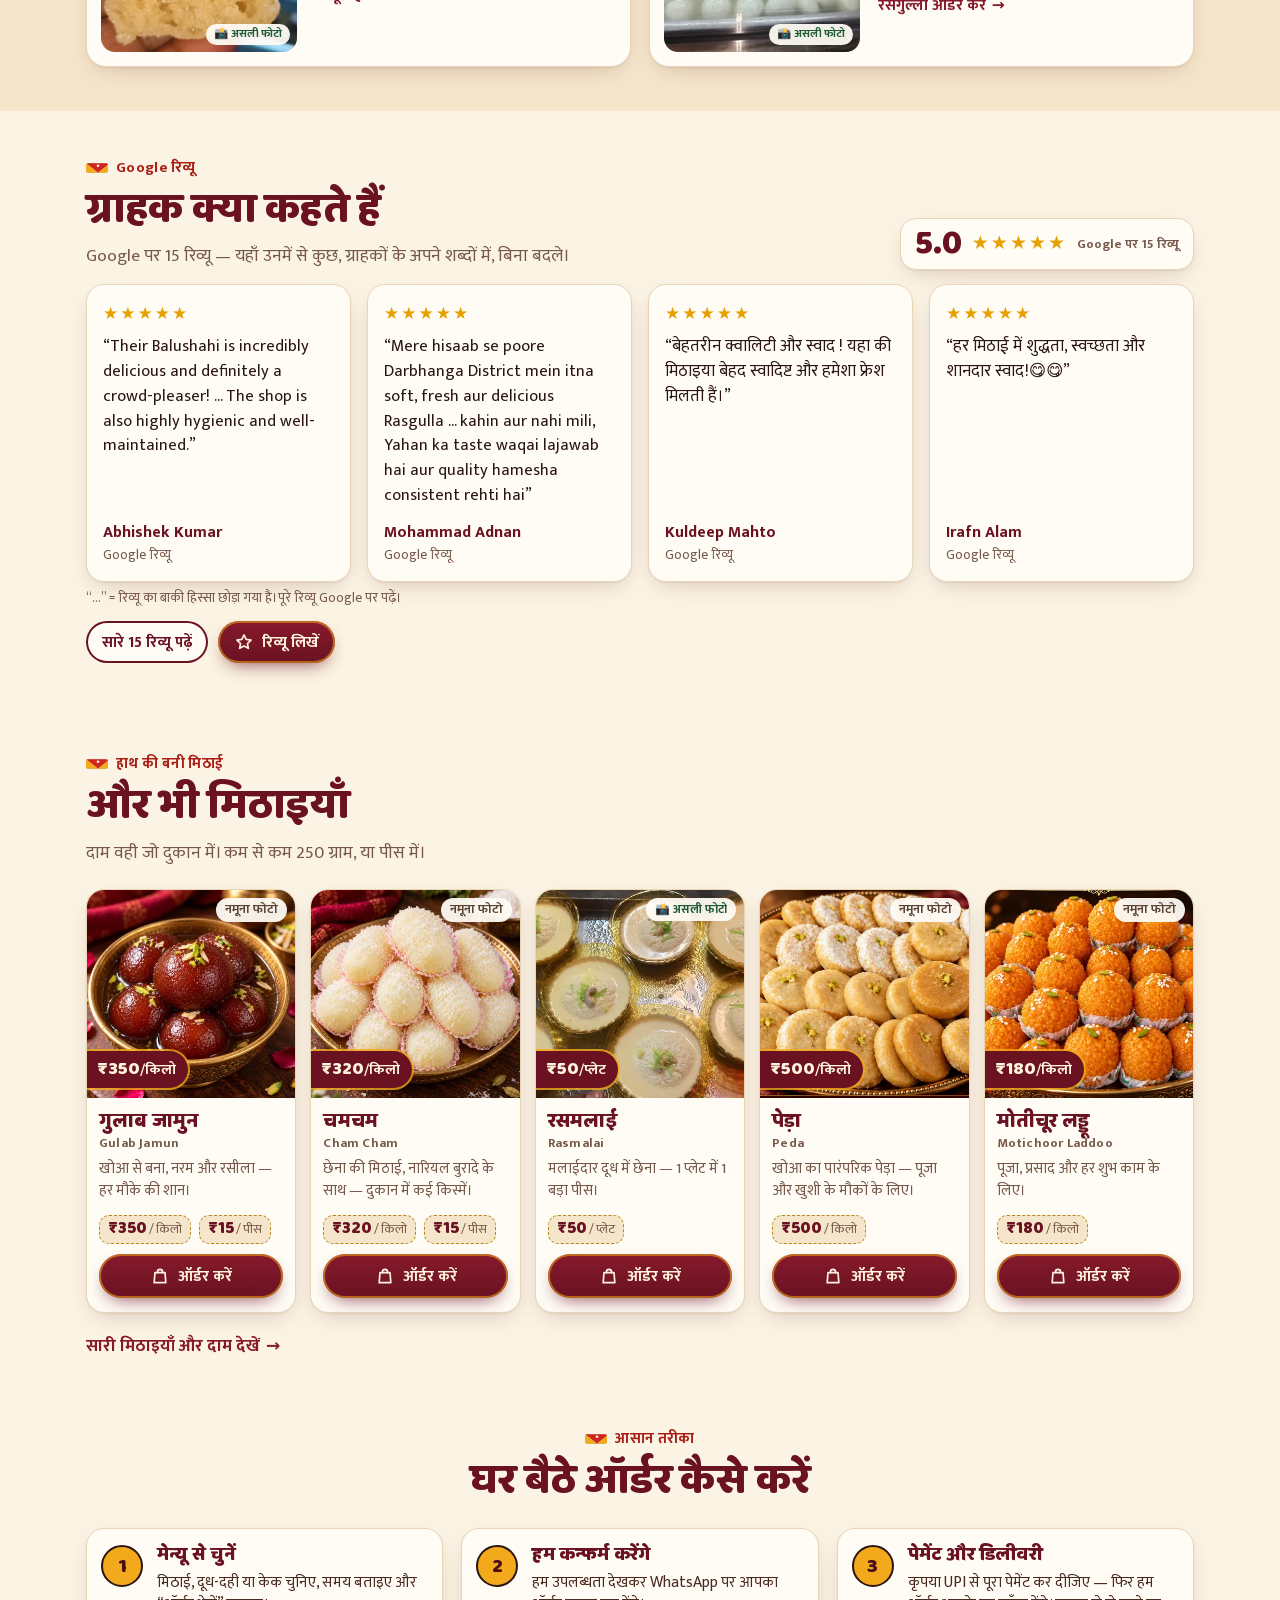
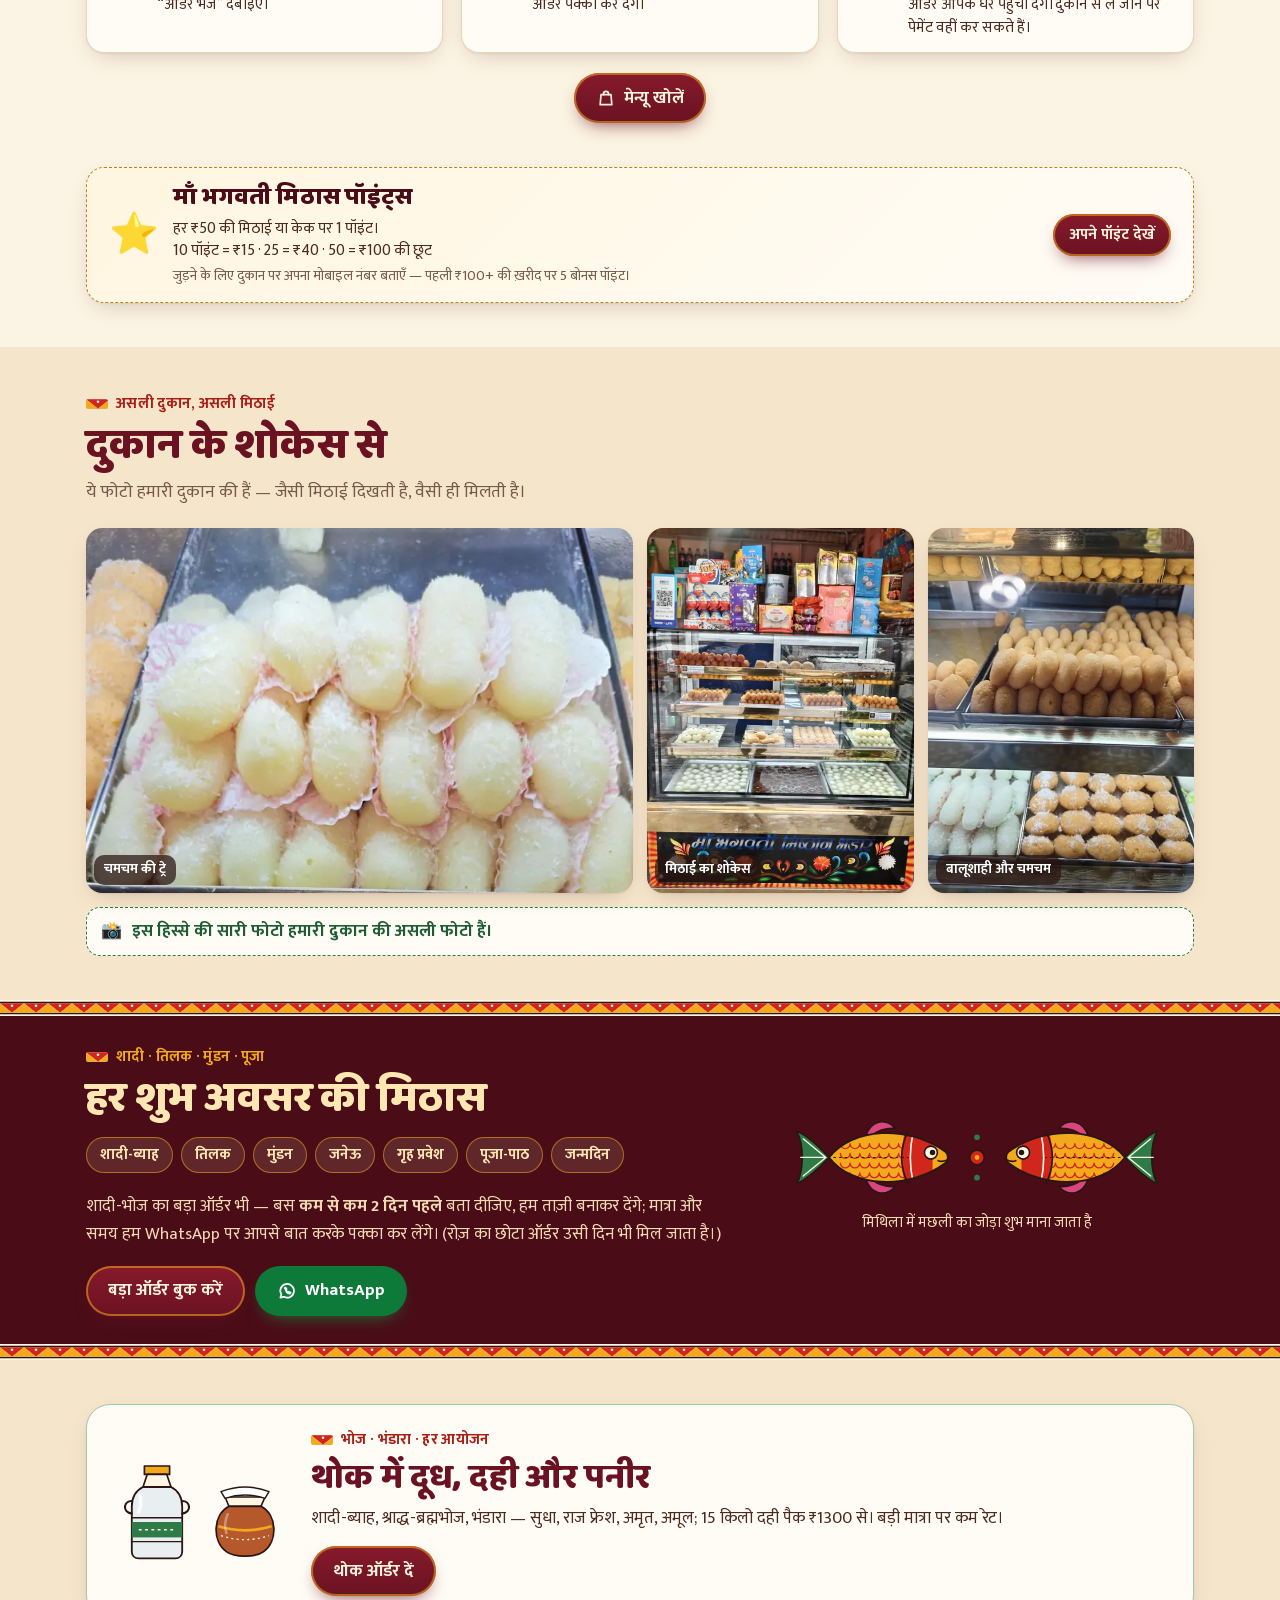
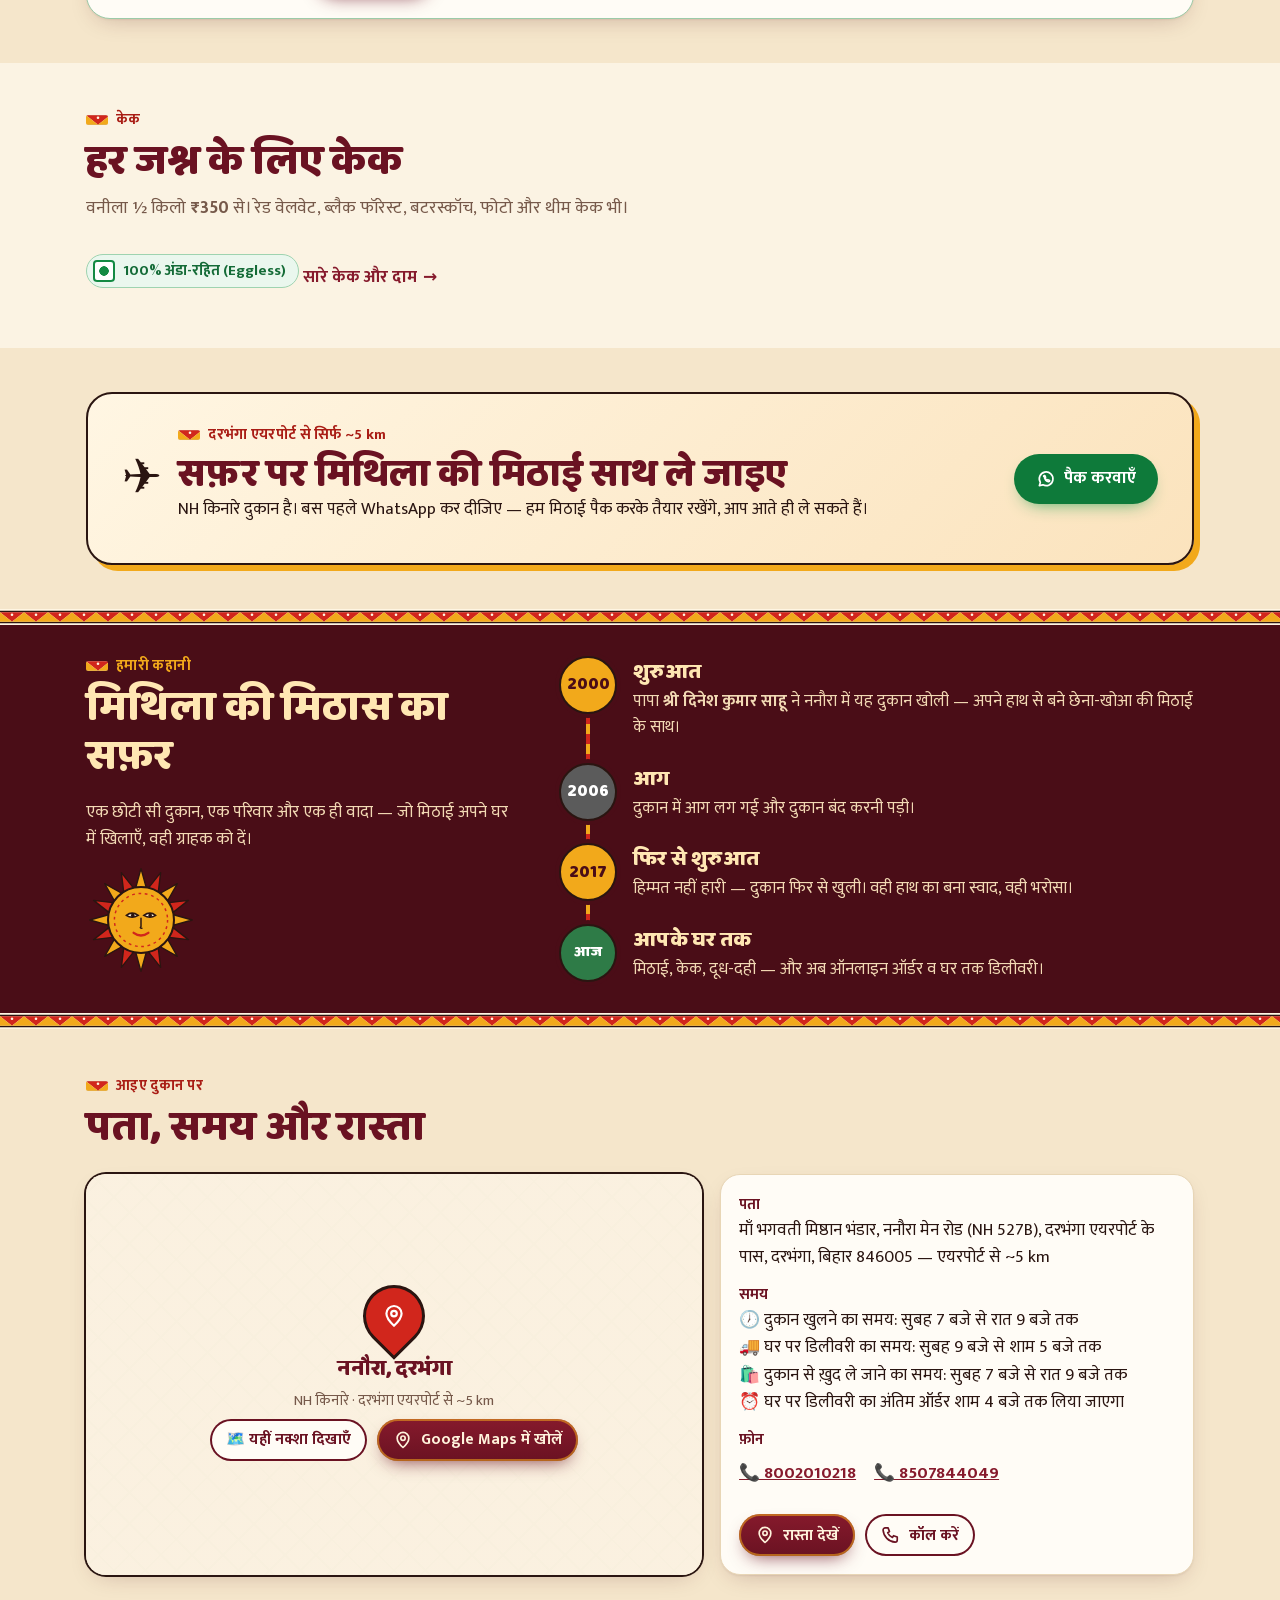
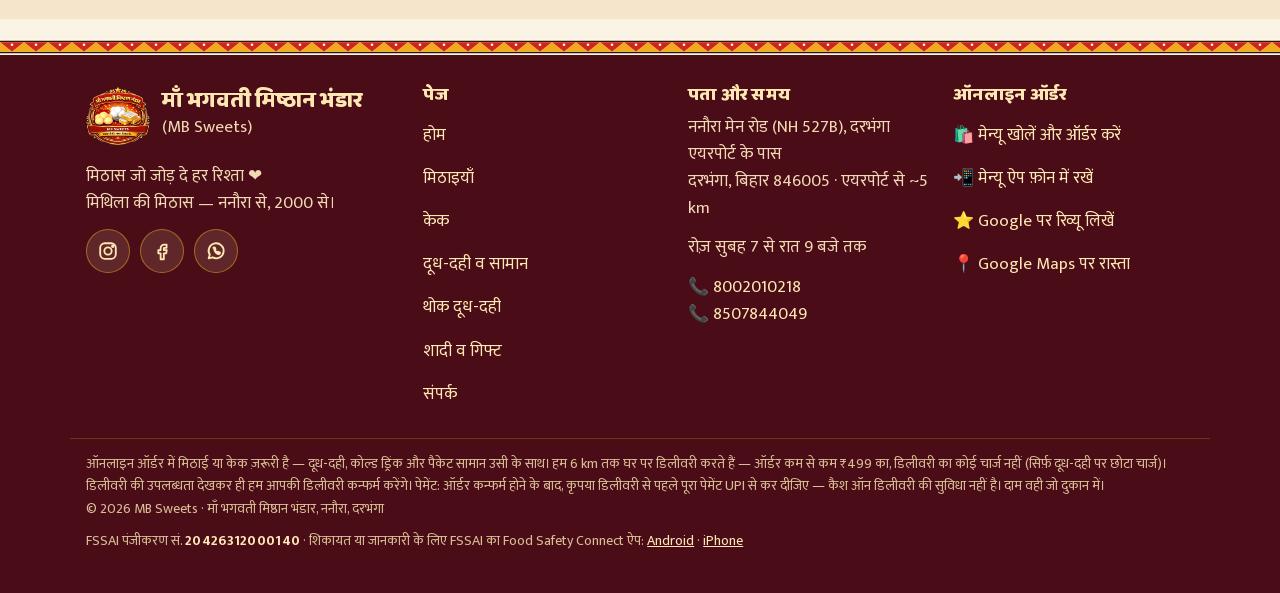
==== commit b87c40dd: "Footer: FSSAI पंजीकरण सं. 20426312000140 + Food Safety Connect ऐप लिंक (Android/iPhone) हर पेज पर Co" ====
--- a/index.html
+++ b/index.html
@@ -23,7 +23,7 @@
 <link rel="apple-touch-icon" href="/assets/img/icon-192.png">
 <link rel="preload" href="/assets/fonts/baloo2-800.woff2" as="font" type="font/woff2" crossorigin>
 <link rel="preload" href="/assets/fonts/mukta-400.woff2" as="font" type="font/woff2" crossorigin>
-<link rel="stylesheet" href="/assets/site.css?v=af284112">
+<link rel="stylesheet" href="/assets/site.css?v=a8066824">
 <script type="application/ld+json">{"@context": "https://schema.org", "@type": "FoodEstablishment", "@id": "https://mbsweets.github.io/#shop", "name": "MB Sweets — Maa Bhagwati Misthan Bhandar", "alternateName": ["माँ भगवती मिष्ठान भंडार", "MB Sweets Nanaura"], "description": "Sweet shop in Nanaura, Darbhanga since 2000 — handmade sweets: balushahi, chhena sweets (rasgulla, cham cham, rasmalai) and khoa sweets (gulab jamun, peda); eggless cakes, milk, curd and paneer. Home delivery within 6 km.", "url": "https://mbsweets.github.io/", "telephone": "+91-8002010218", "image": ["https://mbsweets.github.io/assets/img/og-site.jpg", "https://mbsweets.github.io/assets/img/shop-front-wide-1600.webp"], "logo": "https://mbsweets.github.io/assets/img/icon-512.png", "priceRange": "₹", "servesCuisine": ["Indian sweets", "Mithai", "Cakes"], "address": {"@type": "PostalAddress", "streetAddress": "Nanaura Main Rd (NH 527B), Near Darbhanga Airport", "addressLocality": "Darbhanga", "addressRegion": "Bihar", "postalCode": "846005", "addressCountry": "IN"}, "geo": {"@type": "GeoCoordinates", "latitude": 26.2379445, "longitude": 85.904298}, "hasMap": "https://maps.app.goo.gl/FhQMpwFatymkrWct9", "openingHoursSpecification": [{"@type": "OpeningHoursSpecification", "dayOfWeek": ["Monday", "Tuesday", "Wednesday", "Thursday", "Friday", "Saturday", "Sunday"], "opens": "07:00", "closes": "21:00"}], "hasMenu": "https://mbsweets.github.io/sweets/", "acceptsReservations": false, "foundingDate": "2000", "founder": {"@type": "Person", "name": "Dinesh Kumar Sahu"}, "areaServed": "Nanaura, Darbhanga (6 km)", "sameAs": ["https://www.instagram.com/maabhagwatimisthanbhandar/", "https://www.facebook.com/share/1CdTxjHLrT/"], "potentialAction": {"@type": "OrderAction", "target": "https://mbsweets.github.io/mb-sweets/order/"}}</script>
 </head>
 <body>
@@ -352,6 +352,7 @@
   </ul></div>
  </div>
  <div class="wrap fine"><span data-en="Online orders must include sweets or cake — milk, curd, cold drinks and packaged items come along with them. We deliver to your home within 6 km — minimum order ₹499, no delivery charge (only milk &amp; curd have a small charge). We confirm delivery only after checking availability. Payment: once your order is confirmed, please pay in full by UPI before delivery — sorry, no cash on delivery. Same prices as in the shop.">ऑनलाइन ऑर्डर में मिठाई या केक ज़रूरी है — दूध-दही, कोल्ड ड्रिंक और पैकेट सामान उसी के साथ। हम 6 km तक घर पर डिलीवरी करते हैं — ऑर्डर कम से कम ₹499 का, डिलीवरी का कोई चार्ज नहीं (सिर्फ़ दूध-दही पर छोटा चार्ज)। डिलीवरी की उपलब्धता देखकर ही हम आपकी डिलीवरी कन्फर्म करेंगे। पेमेंट: ऑर्डर कन्फर्म होने के बाद, कृपया डिलीवरी से पहले पूरा पेमेंट UPI से कर दीजिए — कैश ऑन डिलीवरी की सुविधा नहीं है। दाम वही जो दुकान में।</span><br>© <span id="yr">2026</span> MB Sweets · <span data-en="Maa Bhagwati Misthan Bhandar, Nanaura, Darbhanga">माँ भगवती मिष्ठान भंडार, ननौरा, दरभंगा</span></div>
+ <div class="wrap fss"><span data-en="FSSAI Reg. No.">FSSAI पंजीकरण सं.</span> <b>20426312000140</b> · <span data-en="For complaints or info, FSSAI&#x27;s Food Safety Connect app:">शिकायत या जानकारी के लिए FSSAI का Food Safety Connect ऐप:</span> <a href="https://play.google.com/store/apps/details?id=safety.connect.food" target="_blank" rel="noopener">Android</a> · <a href="https://apps.apple.com/in/app/food-safety-connect/id6446887958" target="_blank" rel="noopener">iPhone</a></div>
 </footer>
 <nav class="dock" aria-label="जल्दी संपर्क">
  <a class="o" href="/mb-sweets/order/" data-order><svg viewBox="0 0 24 24" fill="none" stroke="currentColor" stroke-width="2" stroke-linecap="round" stroke-linejoin="round" aria-hidden="true"><path d="M6 8h12l1 12H5L6 8z"/><path d="M9 8V7a3 3 0 0 1 6 0v1"/></svg><span data-en="Order">ऑर्डर करें</span></a>
--- a/assets/site.css
+++ b/assets/site.css
@@ -344,6 +344,9 @@
 .social a{width:44px;height:44px;border-radius:50%;display:grid;place-items:center;background:rgba(255,231,179,.12);border:1px solid rgba(242,169,27,.5)}
 .social svg{width:22px;height:22px;stroke:#FFE7B3}
 .fine{font-size:14px;color:#D9BD95;border-top:1px solid rgba(242,169,27,.25);margin-top:22px;padding-top:14px}
+.foot .fss{font-size:14px;color:#D9BD95;margin-top:10px}
+.foot .fss b{color:#FFE7B3;letter-spacing:.3px}
+.foot .fss a{text-decoration:underline}
 @media(min-width:960px){.foot{padding-bottom:40px}}
 @media(min-width:900px){.foot .cols{grid-template-columns:1.3fr 1fr 1fr 1fr}}
 @media(max-width:899px){.foot .fpages ul{grid-template-columns:1fr 1fr;column-gap:14px}}
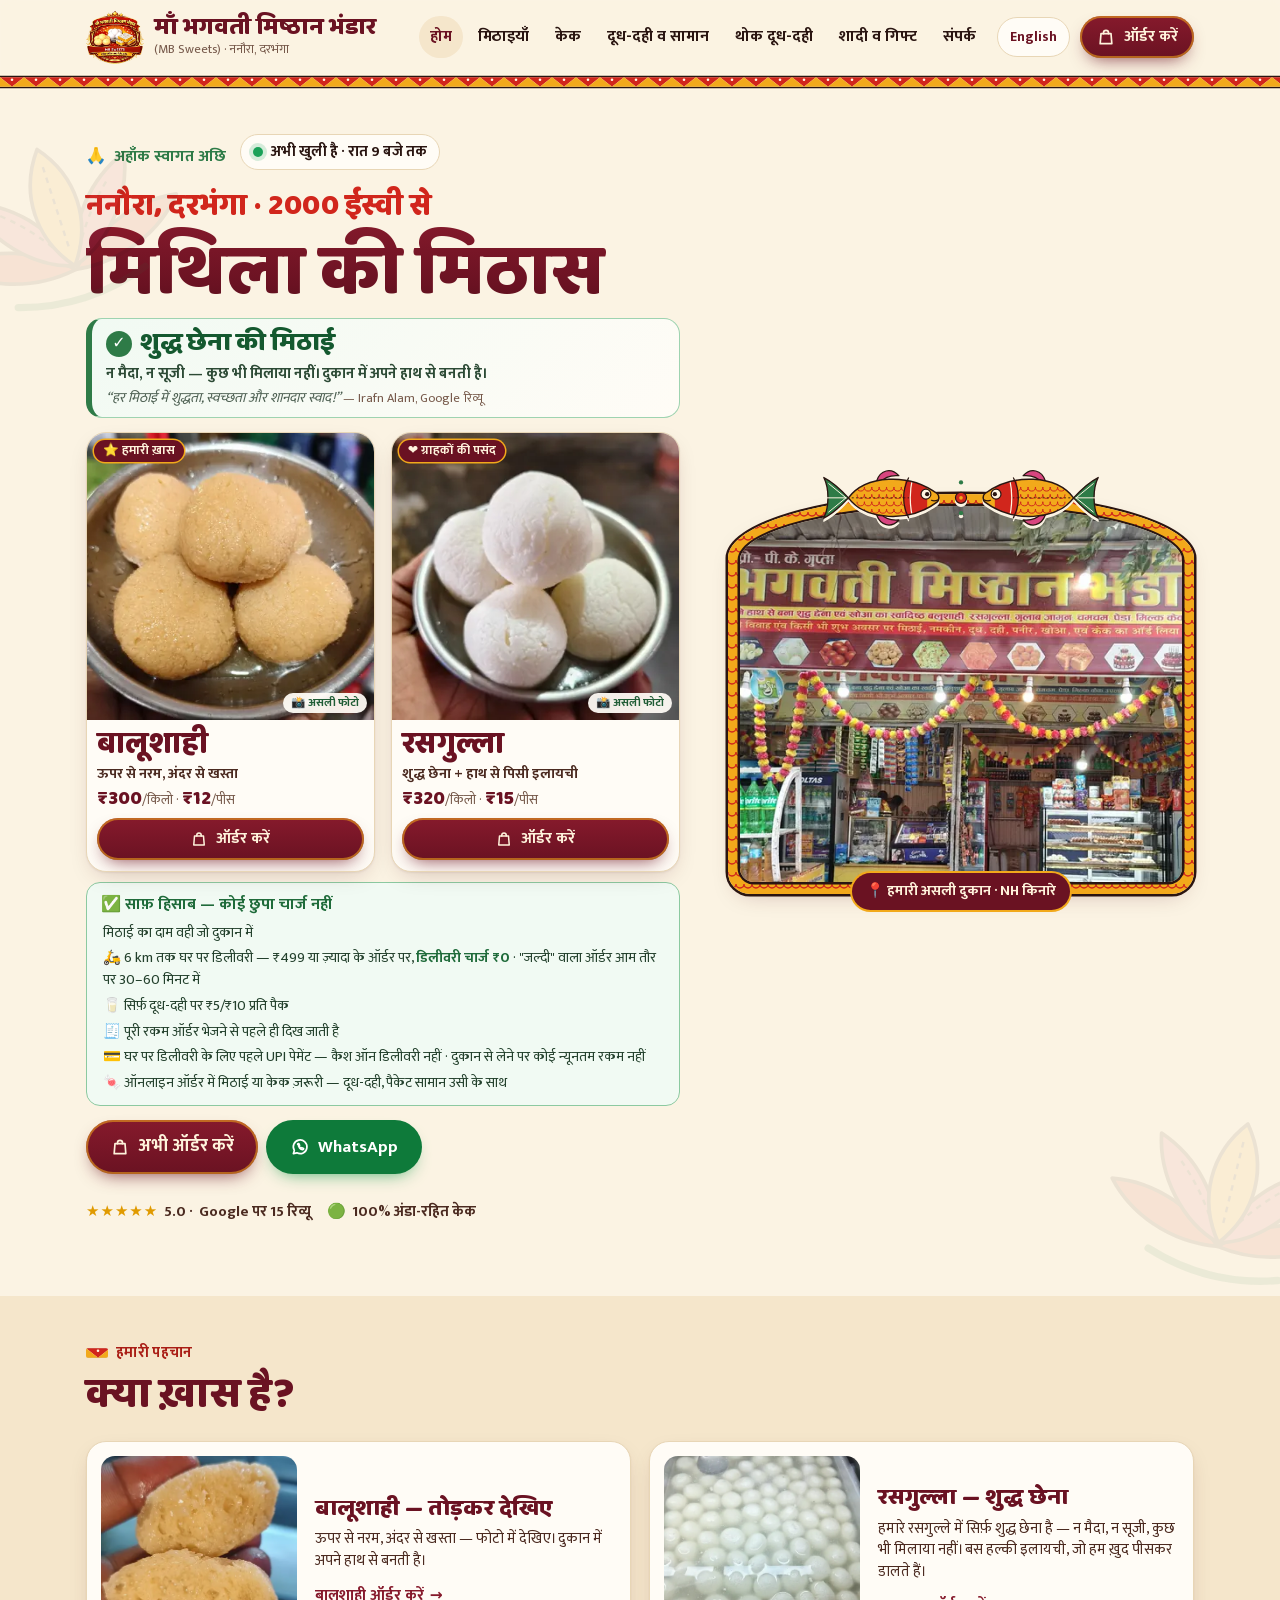
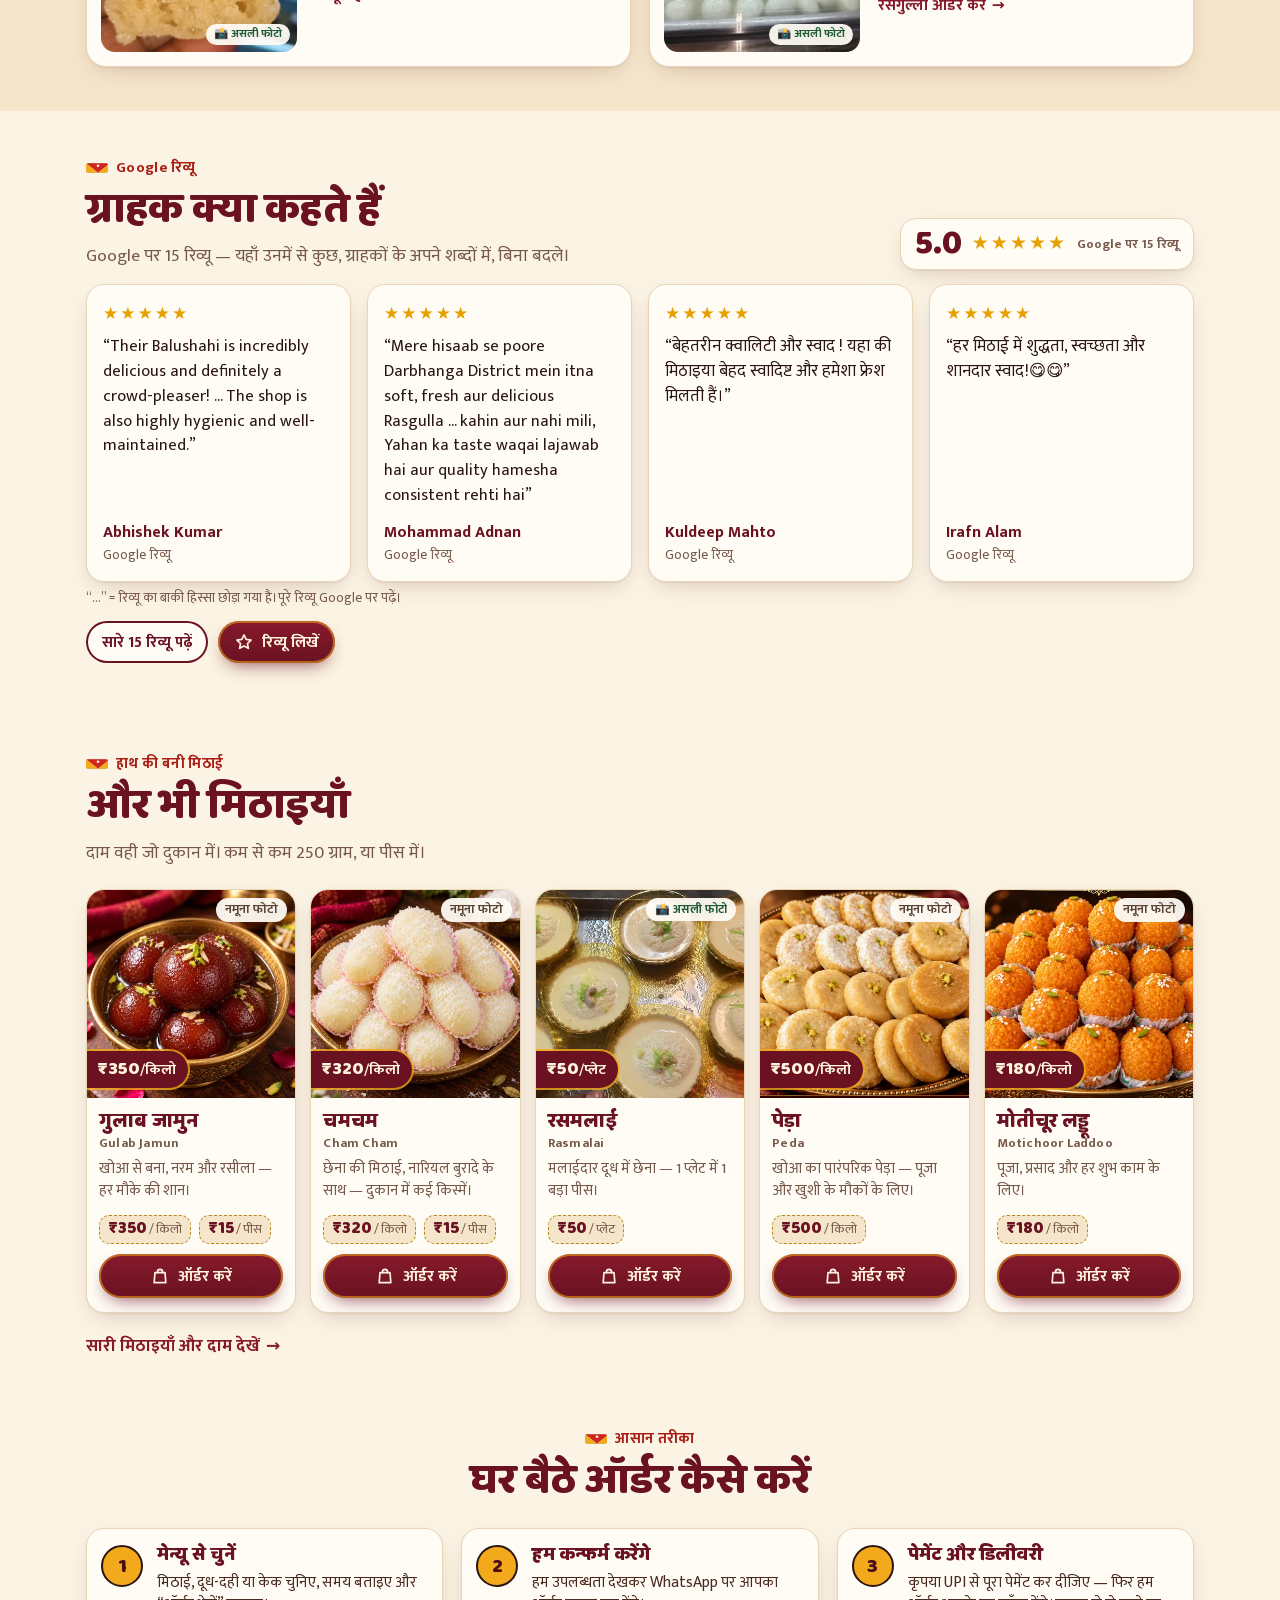
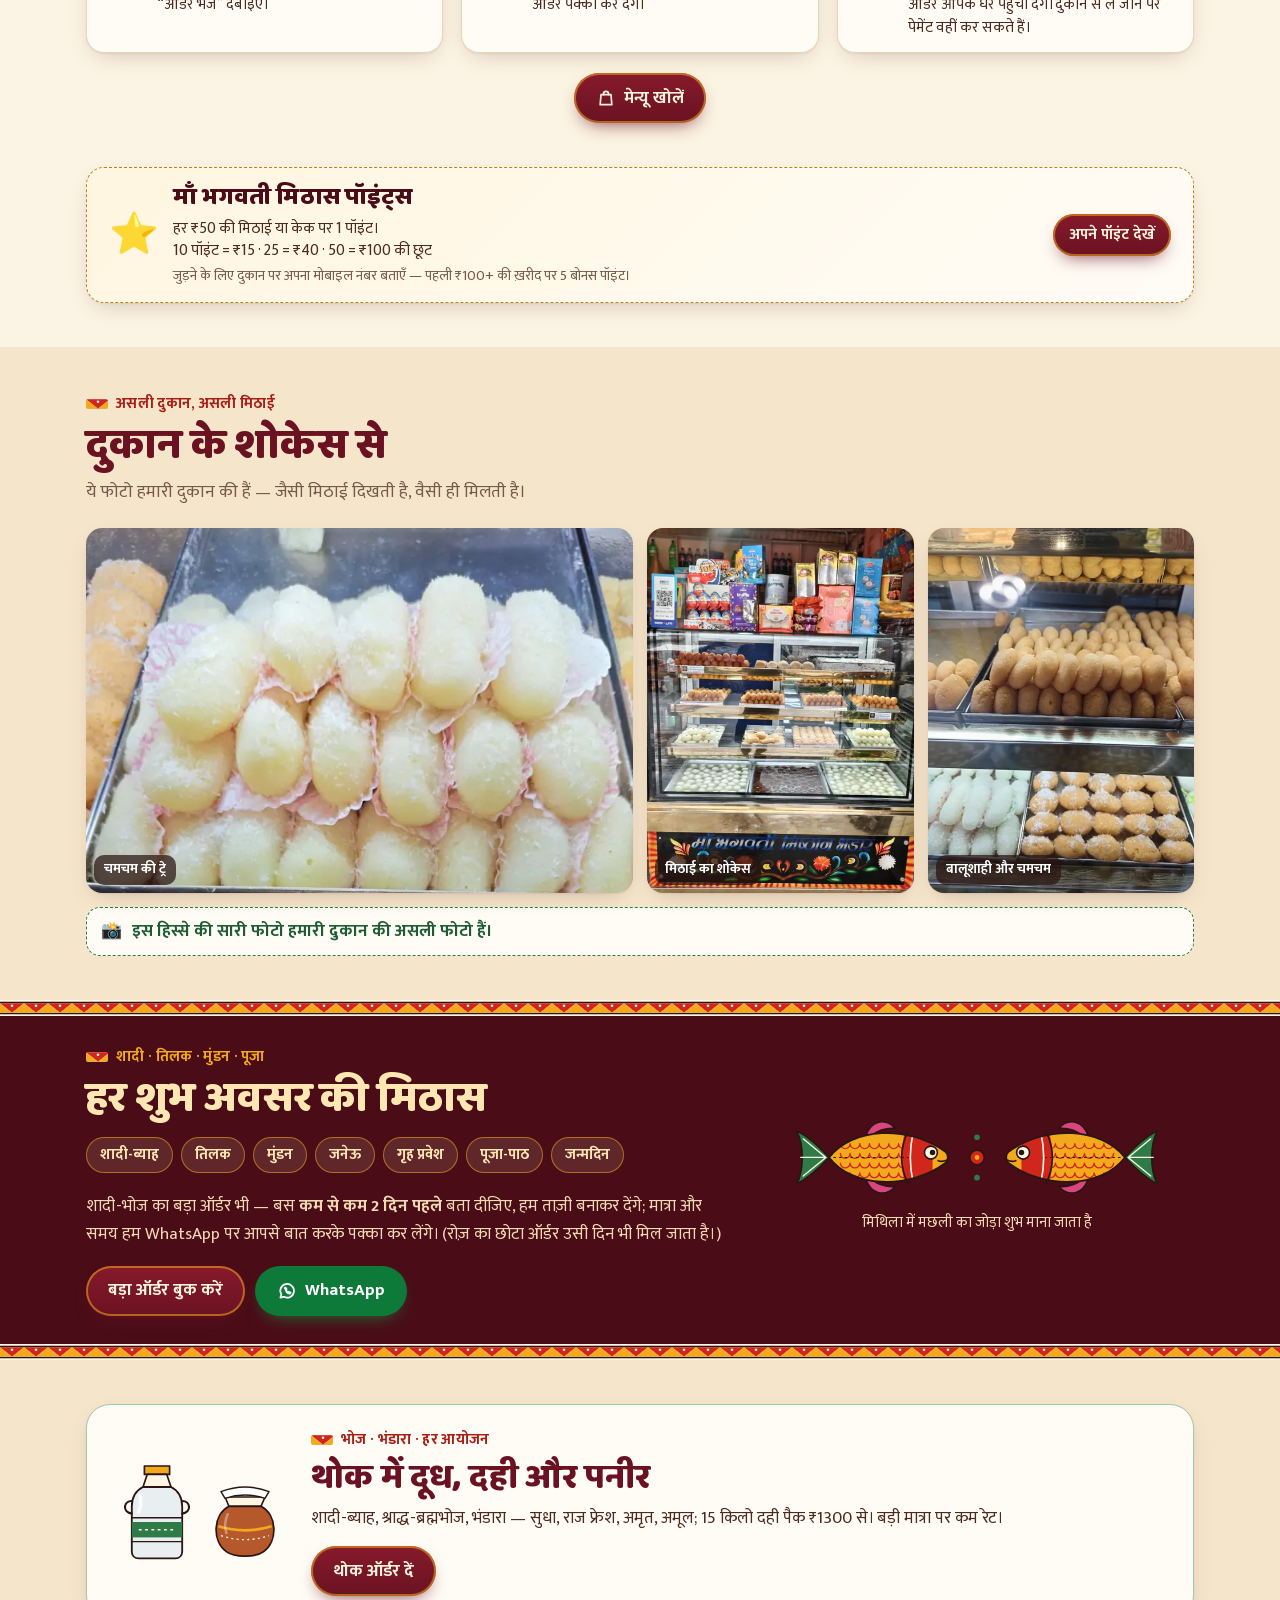
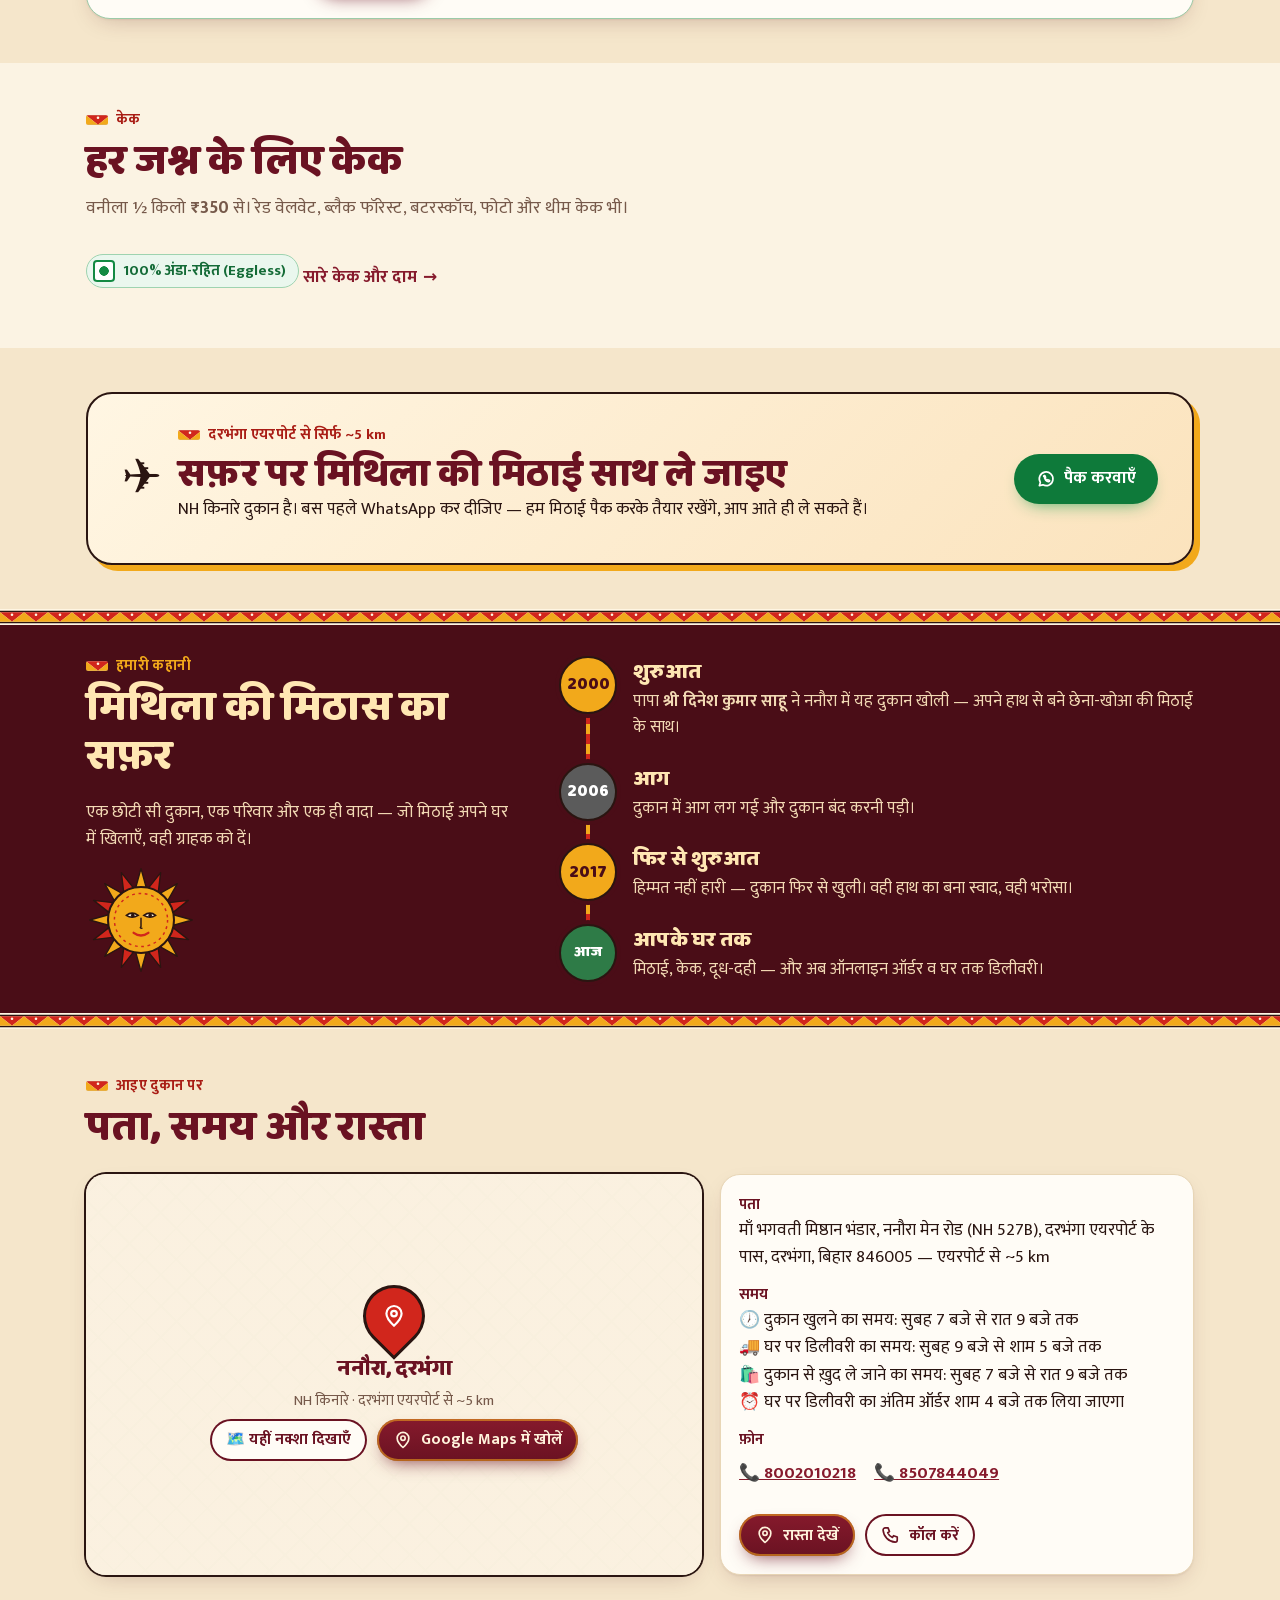
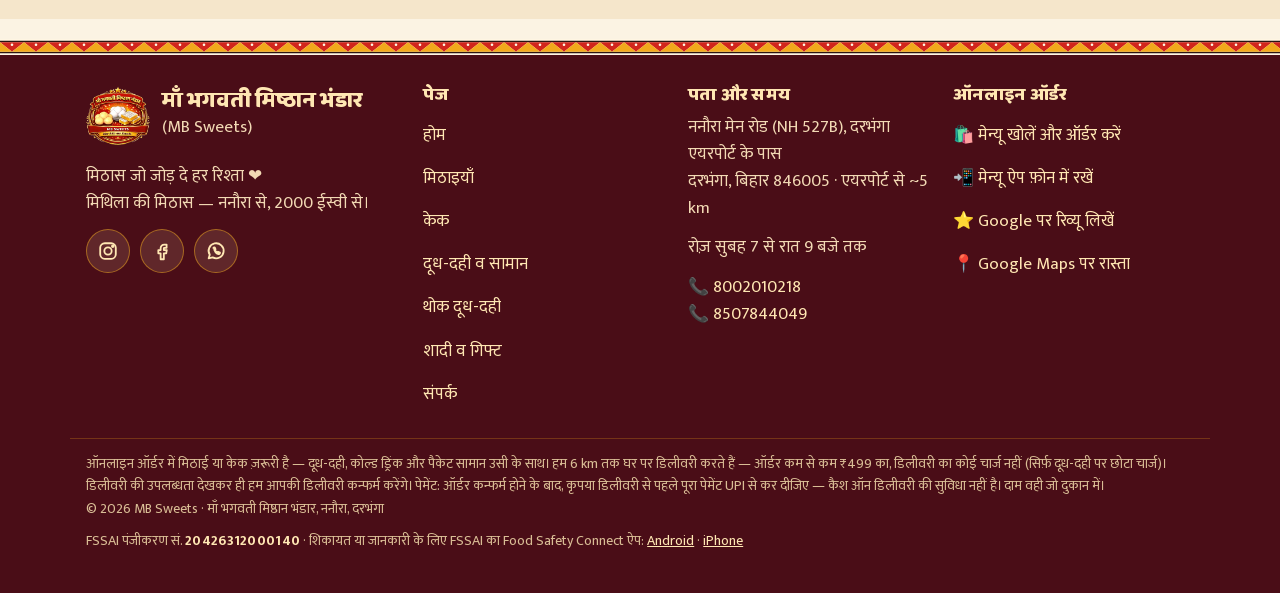
==== commit b74529e9: ""2000 से" → "2000 ईस्वी से" (footer, होम हेडर, meta description, हमारी कहानी) — ₹2000 जैसा न लगे Co-" ====
--- a/index.html
+++ b/index.html
@@ -4,12 +4,12 @@
 <meta charset="utf-8">
 <meta name="viewport" content="width=device-width,initial-scale=1,viewport-fit=cover">
 <title>MB Sweets, ननौरा दरभंगा — मिथिला की मिठास | Sweet Shop near Darbhanga Airport</title>
-<meta name="description" content="माँ भगवती मिष्ठान भंडार (MB Sweets), ननौरा, दरभंगा — 2000 से। शुद्ध छेना की मिठाई, हाथ से बनी बालूशाही, रसगुल्ला, गुलाब जामुन, अंडा-रहित केक, दूध-दही। घर बैठे ऑनलाइन ऑर्डर, 6 km तक डिलीवरी।">
+<meta name="description" content="माँ भगवती मिष्ठान भंडार (MB Sweets), ननौरा, दरभंगा — 2000 ईस्वी से। शुद्ध छेना की मिठाई, हाथ से बनी बालूशाही, रसगुल्ला, गुलाब जामुन, अंडा-रहित केक, दूध-दही। घर बैठे ऑनलाइन ऑर्डर, 6 km तक डिलीवरी।">
 <link rel="canonical" href="https://mbsweets.github.io/">
 <meta property="og:type" content="website">
 <meta property="og:site_name" content="MB Sweets">
 <meta property="og:title" content="MB Sweets, ननौरा दरभंगा — मिथिला की मिठास | Sweet Shop near Darbhanga Airport">
-<meta property="og:description" content="माँ भगवती मिष्ठान भंडार (MB Sweets), ननौरा, दरभंगा — 2000 से। शुद्ध छेना की मिठाई, हाथ से बनी बालूशाही, रसगुल्ला, गुलाब जामुन, अंडा-रहित केक, दूध-दही। घर बैठे ऑनलाइन ऑर्डर, 6 km तक डिलीवरी।">
+<meta property="og:description" content="माँ भगवती मिष्ठान भंडार (MB Sweets), ननौरा, दरभंगा — 2000 ईस्वी से। शुद्ध छेना की मिठाई, हाथ से बनी बालूशाही, रसगुल्ला, गुलाब जामुन, अंडा-रहित केक, दूध-दही। घर बैठे ऑनलाइन ऑर्डर, 6 km तक डिलीवरी।">
 <meta property="og:url" content="https://mbsweets.github.io/">
 <meta property="og:image" content="https://mbsweets.github.io/assets/img/og-site.jpg">
 <meta property="og:image:alt" content="MB Sweets — मिथिला की मिठास, ननौरा, दरभंगा">
@@ -50,7 +50,7 @@
   <div>
    <div class="hwel"><div class="welcome">🙏 <span data-en="Welcome — अहाँक स्वागत अछि">अहाँक स्वागत अछि</span></div>
    <span class="status" id="status"><i></i><span><span data-en="Open daily 7 am – 9 pm">रोज़ सुबह 7 से रात 9 बजे तक</span></span></span></div>
-   <h1><small><span data-en="Nanaura, Darbhanga · since 2000">ननौरा, दरभंगा · 2000 से</span></small><span class="ink"><span data-en="The sweetness of Mithila">मिथिला की मिठास</span></span></h1>
+   <h1><small><span data-en="Nanaura, Darbhanga · since 2000">ननौरा, दरभंगा · 2000 ईस्वी से</span></small><span class="ink"><span data-en="The sweetness of Mithila">मिथिला की मिठास</span></span></h1>
    <div class="pure">
     <div class="pure-top"><span class="pure-tick" aria-hidden="true">✓</span><b><span data-en="Pure chhena sweets">शुद्ध छेना की मिठाई</span></b></div>
     <p><span data-en="No maida, no suji — nothing mixed in. Made by hand in our shop.">न मैदा, न सूजी — कुछ भी मिलाया नहीं। दुकान में अपने हाथ से बनती है।</span></p>
@@ -331,7 +331,7 @@
  <div class="wrap cols">
   <div>
    <div class="fbrand"><img src="/assets/img/logo.webp" width="217" height="200" alt="" loading="lazy"><div><b><span data-en="Maa Bhagwati Misthan Bhandar">माँ भगवती मिष्ठान भंडार</span></b>(MB Sweets)</div></div>
-   <p class="mt"><span data-en="Sweetness that binds every bond ❤️&lt;br&gt;The sweetness of Mithila — from Nanaura, since 2000.">मिठास जो जोड़ दे हर रिश्ता ❤️<br>मिथिला की मिठास — ननौरा से, 2000 से।</span></p>
+   <p class="mt"><span data-en="Sweetness that binds every bond ❤️&lt;br&gt;The sweetness of Mithila — from Nanaura, since 2000.">मिठास जो जोड़ दे हर रिश्ता ❤️<br>मिथिला की मिठास — ननौरा से, 2000 ईस्वी से।</span></p>
    <div class="social">
     <a href="https://www.instagram.com/maabhagwatimisthanbhandar/" target="_blank" rel="noopener" aria-label="Instagram"><svg viewBox="0 0 24 24" fill="none" stroke="currentColor" stroke-width="2" stroke-linecap="round" stroke-linejoin="round" aria-hidden="true"><rect x="3.5" y="3.5" width="17" height="17" rx="5"/><circle cx="12" cy="12" r="4"/><circle cx="17.2" cy="6.8" r=".9"/></svg></a>
     <a href="https://www.facebook.com/share/1CdTxjHLrT/" target="_blank" rel="noopener" aria-label="Facebook"><svg viewBox="0 0 24 24" fill="none" stroke="currentColor" stroke-width="2" stroke-linecap="round" stroke-linejoin="round" aria-hidden="true"><path d="M14.5 8.5H17V5h-2.5A4 4 0 0 0 10.5 9v2H8v3.5h2.5V21H14v-6.5h2.6l.6-3.5H14V9.1c0-.3.2-.6.5-.6z"/></svg></a>
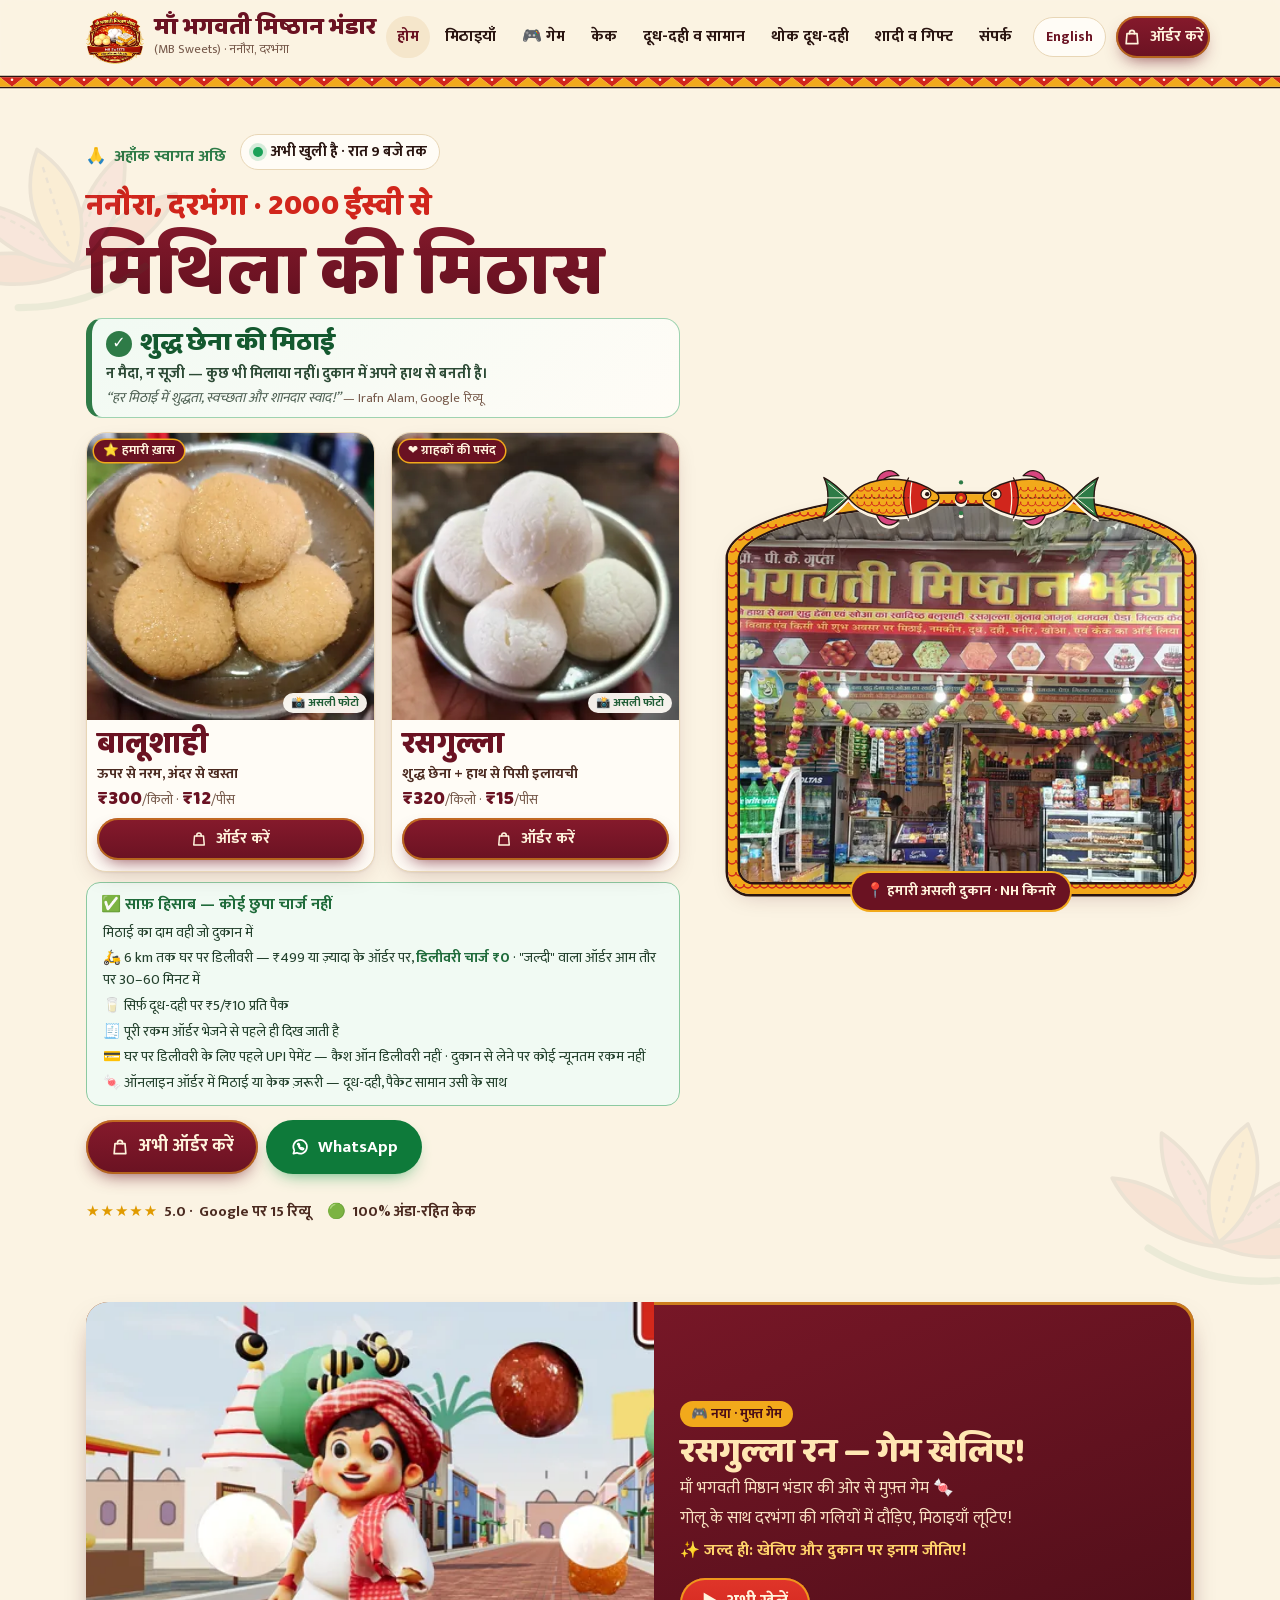
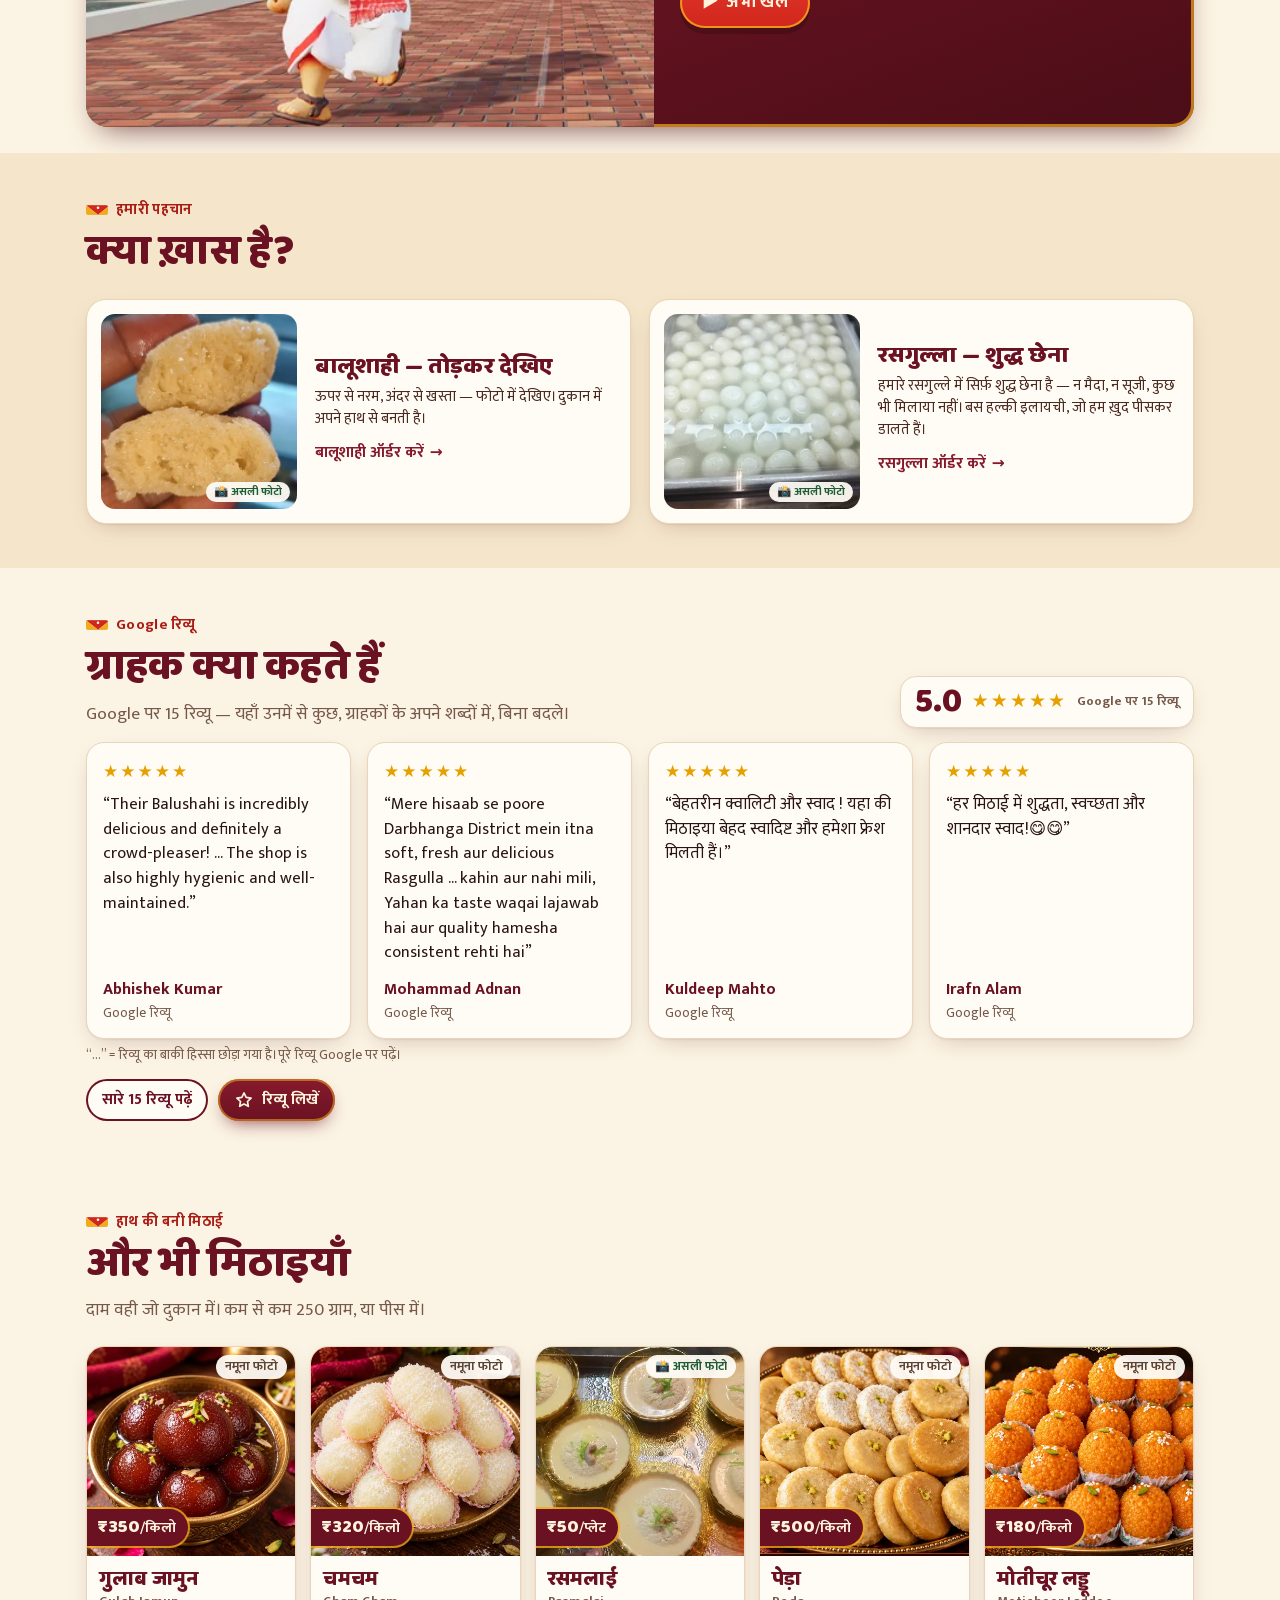
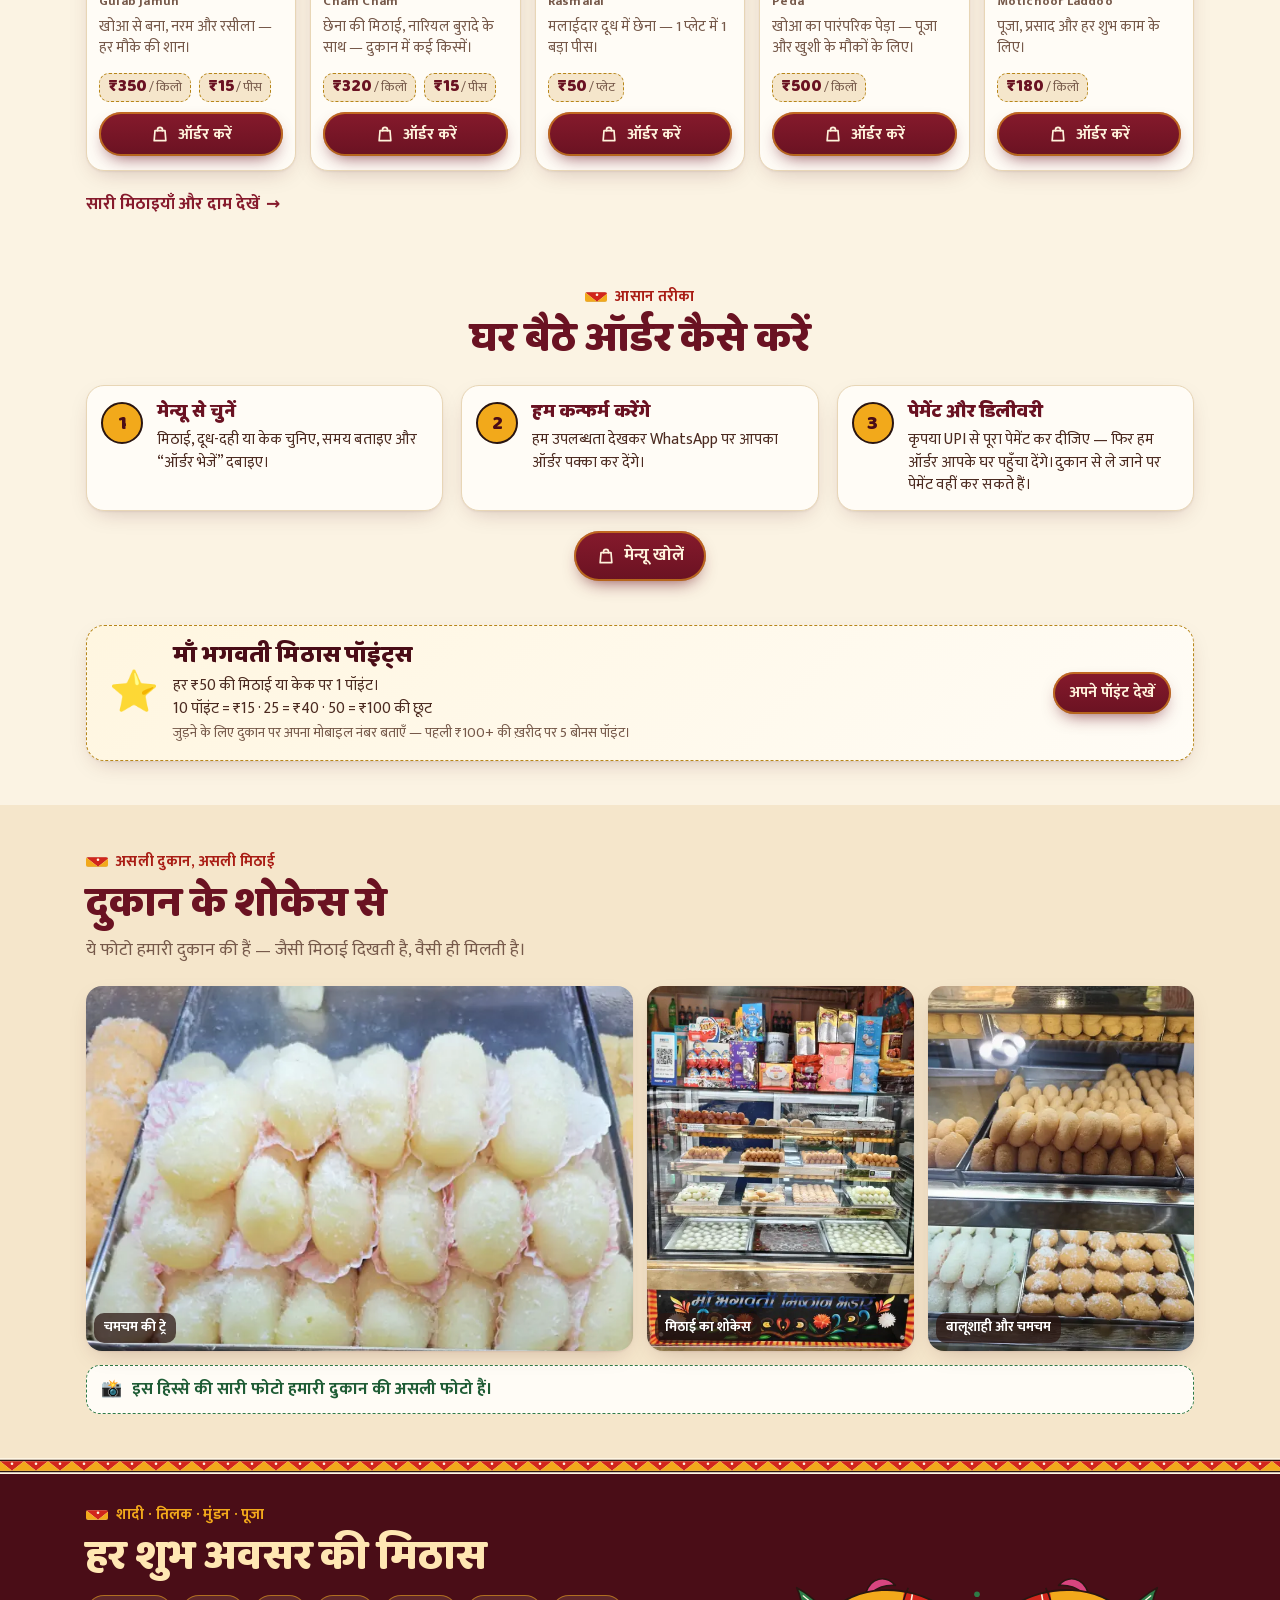
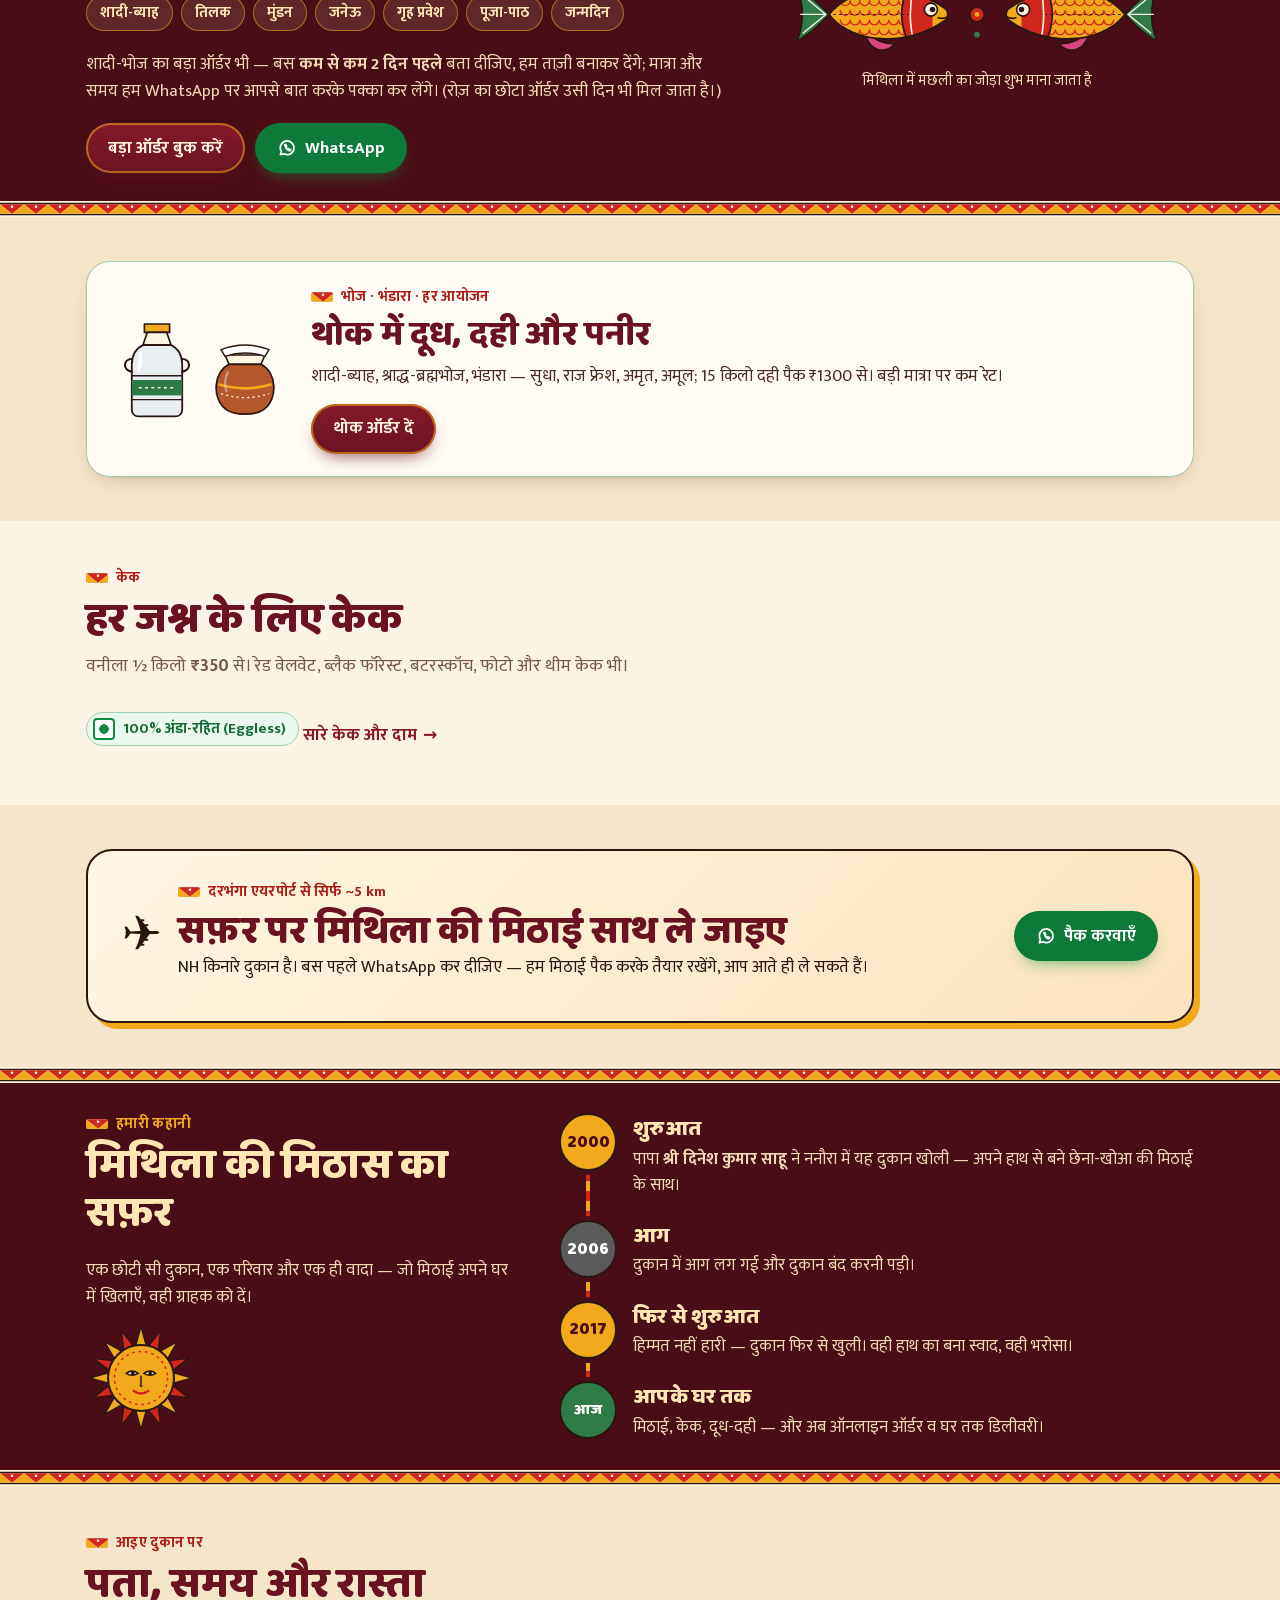
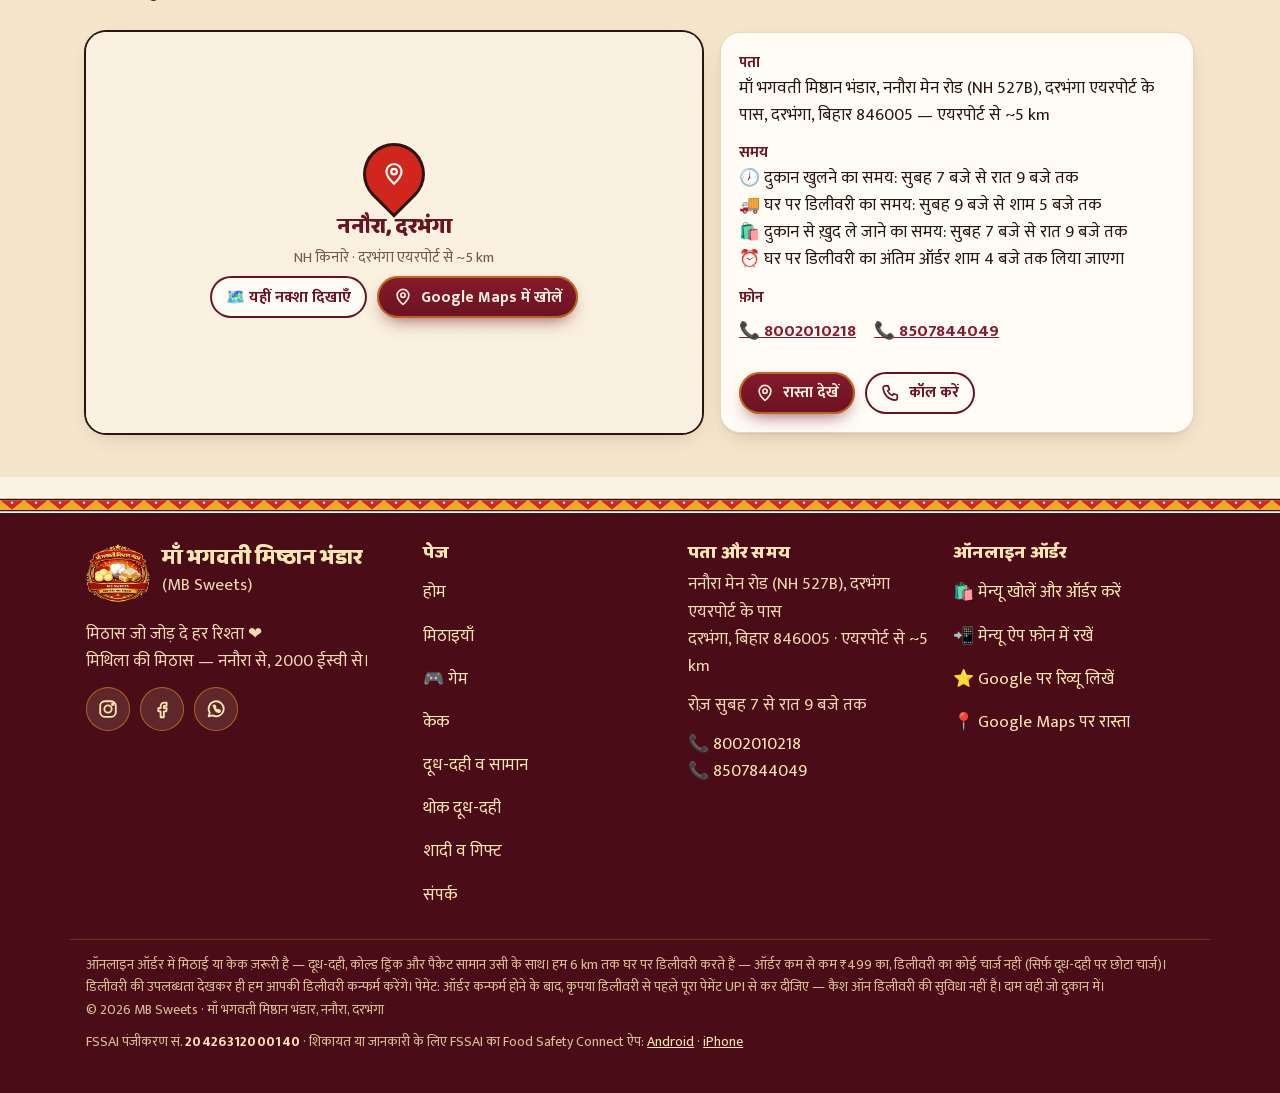
==== commit ad780c64: "website: रसगुल्ला रन गेम — होम पेज पर कार्ड, मेन्यू में 🎮 गेम, sitemap में /game/ Co-Authored-By: Cl" ====
--- a/index.html
+++ b/index.html
@@ -23,7 +23,7 @@
 <link rel="apple-touch-icon" href="/assets/img/icon-192.png">
 <link rel="preload" href="/assets/fonts/baloo2-800.woff2" as="font" type="font/woff2" crossorigin>
 <link rel="preload" href="/assets/fonts/mukta-400.woff2" as="font" type="font/woff2" crossorigin>
-<link rel="stylesheet" href="/assets/site.css?v=a8066824">
+<link rel="stylesheet" href="/assets/site.css?v=1c43acba">
 <script type="application/ld+json">{"@context": "https://schema.org", "@type": "FoodEstablishment", "@id": "https://mbsweets.github.io/#shop", "name": "MB Sweets — Maa Bhagwati Misthan Bhandar", "alternateName": ["माँ भगवती मिष्ठान भंडार", "MB Sweets Nanaura"], "description": "Sweet shop in Nanaura, Darbhanga since 2000 — handmade sweets: balushahi, chhena sweets (rasgulla, cham cham, rasmalai) and khoa sweets (gulab jamun, peda); eggless cakes, milk, curd and paneer. Home delivery within 6 km.", "url": "https://mbsweets.github.io/", "telephone": "+91-8002010218", "image": ["https://mbsweets.github.io/assets/img/og-site.jpg", "https://mbsweets.github.io/assets/img/shop-front-wide-1600.webp"], "logo": "https://mbsweets.github.io/assets/img/icon-512.png", "priceRange": "₹", "servesCuisine": ["Indian sweets", "Mithai", "Cakes"], "address": {"@type": "PostalAddress", "streetAddress": "Nanaura Main Rd (NH 527B), Near Darbhanga Airport", "addressLocality": "Darbhanga", "addressRegion": "Bihar", "postalCode": "846005", "addressCountry": "IN"}, "geo": {"@type": "GeoCoordinates", "latitude": 26.2379445, "longitude": 85.904298}, "hasMap": "https://maps.app.goo.gl/FhQMpwFatymkrWct9", "openingHoursSpecification": [{"@type": "OpeningHoursSpecification", "dayOfWeek": ["Monday", "Tuesday", "Wednesday", "Thursday", "Friday", "Saturday", "Sunday"], "opens": "07:00", "closes": "21:00"}], "hasMenu": "https://mbsweets.github.io/sweets/", "acceptsReservations": false, "foundingDate": "2000", "founder": {"@type": "Person", "name": "Dinesh Kumar Sahu"}, "areaServed": "Nanaura, Darbhanga (6 km)", "sameAs": ["https://www.instagram.com/maabhagwatimisthanbhandar/", "https://www.facebook.com/share/1CdTxjHLrT/"], "potentialAction": {"@type": "OrderAction", "target": "https://mbsweets.github.io/mb-sweets/order/"}}</script>
 </head>
 <body>
@@ -36,11 +36,11 @@
    <img src="/assets/img/logo.webp" width="217" height="200" alt="माँ भगवती मिष्ठान भंडार (MB Sweets) का लोगो">
    <span><b><span data-en="Maa Bhagwati Misthan Bhandar">माँ भगवती मिष्ठान भंडार</span></b><small>(MB Sweets) · <span data-en="Nanaura, Darbhanga">ननौरा, दरभंगा</span></small></span>
   </a>
-  <nav class="nav" aria-label="मुख्य"><a href="/" aria-current=page><span data-en="Home">होम</span></a><a href="/sweets/"><span data-en="Sweets">मिठाइयाँ</span></a><a href="/cakes/"><span data-en="Cakes">केक</span></a><a href="/products/"><span data-en="Dairy &amp; more">दूध-दही व सामान</span></a><a href="/bulk-dairy/"><span data-en="Bulk dairy">थोक दूध-दही</span></a><a href="/wedding/"><span data-en="Weddings &amp; gifts">शादी व गिफ्ट</span></a><a href="/contact/"><span data-en="Contact">संपर्क</span></a></nav>
+  <nav class="nav" aria-label="मुख्य"><a href="/" aria-current=page><span data-en="Home">होम</span></a><a href="/sweets/"><span data-en="Sweets">मिठाइयाँ</span></a><a href="/game/"><span data-en="🎮 Game">🎮 गेम</span></a><a href="/cakes/"><span data-en="Cakes">केक</span></a><a href="/products/"><span data-en="Dairy &amp; more">दूध-दही व सामान</span></a><a href="/bulk-dairy/"><span data-en="Bulk dairy">थोक दूध-दही</span></a><a href="/wedding/"><span data-en="Weddings &amp; gifts">शादी व गिफ्ट</span></a><a href="/contact/"><span data-en="Contact">संपर्क</span></a></nav>
   <button class="lang" id="lang" type="button" aria-label="Switch language / भाषा बदलें">English</button>
   <a class="btn btn-main btn-sm order-top" href="/mb-sweets/order/" data-order><svg viewBox="0 0 24 24" fill="none" stroke="currentColor" stroke-width="2" stroke-linecap="round" stroke-linejoin="round" aria-hidden="true"><path d="M6 8h12l1 12H5L6 8z"/><path d="M9 8V7a3 3 0 0 1 6 0v1"/></svg><span data-en="Order now">ऑर्डर करें</span></a>
  </div>
- <nav class="pills" aria-label="पेज"><a href="/" aria-current=page><span data-en="Home">होम</span></a><a href="/sweets/"><span data-en="Sweets">मिठाइयाँ</span></a><a href="/cakes/"><span data-en="Cakes">केक</span></a><a href="/products/"><span data-en="Dairy &amp; more">दूध-दही व सामान</span></a><a href="/bulk-dairy/"><span data-en="Bulk dairy">थोक दूध-दही</span></a><a href="/wedding/"><span data-en="Weddings &amp; gifts">शादी व गिफ्ट</span></a><a href="/contact/"><span data-en="Contact">संपर्क</span></a></nav>
+ <nav class="pills" aria-label="पेज"><a href="/" aria-current=page><span data-en="Home">होम</span></a><a href="/sweets/"><span data-en="Sweets">मिठाइयाँ</span></a><a href="/game/"><span data-en="🎮 Game">🎮 गेम</span></a><a href="/cakes/"><span data-en="Cakes">केक</span></a><a href="/products/"><span data-en="Dairy &amp; more">दूध-दही व सामान</span></a><a href="/bulk-dairy/"><span data-en="Bulk dairy">थोक दूध-दही</span></a><a href="/wedding/"><span data-en="Weddings &amp; gifts">शादी व गिफ्ट</span></a><a href="/contact/"><span data-en="Contact">संपर्क</span></a></nav>
  <div class="mb-border" aria-hidden="true"></div>
 </header>
 <main id="main">
@@ -104,6 +104,22 @@
  </div>
 </section>
 
+<section class="gamesec" id="game">
+ <div class="wrap">
+  <a class="gamecard" href="/game/">
+   <span class="gpic"><img src="/assets/img/game-golu-480.webp" srcset="/assets/img/game-golu-480.webp 480w, /assets/img/game-golu-640.webp 640w, /assets/img/game-golu-900.webp 900w" sizes="(min-width:900px) 460px, 92vw" width="480" height="360" alt="रसगुल्ला रन — गोलू मिठाइयों के साथ दरभंगा की गली में दौड़ता हुआ" loading="lazy" decoding="async"></span>
+   <span class="gtext">
+    <span class="gbadge">🎮 <span data-en="New · free game">नया · मुफ़्त गेम</span></span>
+    <b class="gtitle"><span data-en="Rasgulla Run — play the game!">रसगुल्ला रन — गेम खेलिए!</span></b>
+    <span class="gline"><span data-en="A free game from Maa Bhagwati Misthan Bhandar 🍬">माँ भगवती मिष्ठान भंडार की ओर से मुफ़्त गेम 🍬</span></span>
+    <span class="gline"><span data-en="Run through the lanes of Darbhanga with Golu and grab the sweets!">गोलू के साथ दरभंगा की गलियों में दौड़िए, मिठाइयाँ लूटिए!</span></span>
+    <span class="gsoon">✨ <span data-en="Coming soon: play and win treats at our shop!">जल्द ही: खेलिए और दुकान पर इनाम जीतिए!</span></span>
+    <span class="btn btn-main gplay">▶ <span data-en="Play now">अभी खेलें</span></span>
+   </span>
+  </a>
+ </div>
+</section>
+
 <section class="soft" id="khas">
  <div class="wrap">
   <div class="shead"><div class="eyebrow"><span data-en="What we are known for">हमारी पहचान</span></div><h2><span data-en="What makes them special?">क्या ख़ास है?</span></h2></div>
@@ -338,7 +354,7 @@
     <a href="https://api.whatsapp.com/send?phone=918002010218&text=%E0%A4%A8%E0%A4%AE%E0%A4%B8%E0%A5%8D%E0%A4%A4%E0%A5%87%20MB%20Sweets%20%F0%9F%99%8F%20" data-en-href="https://api.whatsapp.com/send?phone=918002010218&amp;text=Hello%20MB%20Sweets%20%F0%9F%99%8F%20" target="_blank" rel="noopener" aria-label="WhatsApp"><svg viewBox="0 0 24 24" fill="none" stroke="currentColor" stroke-width="2" stroke-linecap="round" stroke-linejoin="round" aria-hidden="true"><path d="M4 20l1.2-3.9A8.2 8.2 0 1 1 8.3 19z"/><path d="M9.2 8.6c.2-.5.5-.6.9-.6h.5l.9 2.1-.7.9c.5 1.1 1.4 2 2.5 2.5l.9-.7 2.1.9v.5c0 .4-.1.7-.6.9-2.5 1-6.6-3.1-5.5-6.5z"/></svg></a>
    </div>
   </div>
-  <div class="fpages"><h3><span data-en="Pages">पेज</span></h3><ul><li><a href="/"><span data-en="Home">होम</span></a></li><li><a href="/sweets/"><span data-en="Sweets">मिठाइयाँ</span></a></li><li><a href="/cakes/"><span data-en="Cakes">केक</span></a></li><li><a href="/products/"><span data-en="Dairy &amp; more">दूध-दही व सामान</span></a></li><li><a href="/bulk-dairy/"><span data-en="Bulk dairy">थोक दूध-दही</span></a></li><li><a href="/wedding/"><span data-en="Weddings &amp; gifts">शादी व गिफ्ट</span></a></li><li><a href="/contact/"><span data-en="Contact">संपर्क</span></a></li></ul></div>
+  <div class="fpages"><h3><span data-en="Pages">पेज</span></h3><ul><li><a href="/"><span data-en="Home">होम</span></a></li><li><a href="/sweets/"><span data-en="Sweets">मिठाइयाँ</span></a></li><li><a href="/game/"><span data-en="🎮 Game">🎮 गेम</span></a></li><li><a href="/cakes/"><span data-en="Cakes">केक</span></a></li><li><a href="/products/"><span data-en="Dairy &amp; more">दूध-दही व सामान</span></a></li><li><a href="/bulk-dairy/"><span data-en="Bulk dairy">थोक दूध-दही</span></a></li><li><a href="/wedding/"><span data-en="Weddings &amp; gifts">शादी व गिफ्ट</span></a></li><li><a href="/contact/"><span data-en="Contact">संपर्क</span></a></li></ul></div>
   <div><h3><span data-en="Address &amp; hours">पता और समय</span></h3>
    <p><span data-en="Nanaura Main Rd (NH 527B), near Darbhanga Airport&lt;br&gt;Darbhanga, Bihar 846005 · ~5 km from the airport">ननौरा मेन रोड (NH 527B), दरभंगा एयरपोर्ट के पास<br>दरभंगा, बिहार 846005 · एयरपोर्ट से ~5 km</span></p>
    <p><span data-en="Daily 7 am – 9 pm">रोज़ सुबह 7 से रात 9 बजे तक</span></p>
--- a/assets/site.css
+++ b/assets/site.css
@@ -449,3 +449,17 @@
 .clear ul{margin:0;padding:0 0 0 2px;list-style:none}
 .clear li{padding:2px 0}
 .clear li b{color:#1F6B3A}
+
+/* ---- गेम कार्ड (होम) ---- */
+.gamesec{padding:6px 0 26px}
+.gamecard{display:grid;grid-template-columns:1fr;gap:0;text-decoration:none;color:#FBEBD2;background:linear-gradient(160deg,var(--maroon2),var(--wine));border-radius:22px;overflow:hidden;box-shadow:inset 0 0 0 3px rgba(242,169,27,.7),0 14px 30px -14px rgba(74,13,23,.75)}
+.gamecard .gpic{display:block;position:relative;line-height:0}
+.gamecard .gpic img{width:100%;height:auto;aspect-ratio:4/3;object-fit:cover}
+.gamecard .gtext{display:flex;flex-direction:column;align-items:flex-start;gap:6px;padding:16px 18px 20px}
+.gbadge{display:inline-block;font:700 13.5px/1.2 'Mukta',sans-serif;background:var(--haldi);color:var(--wine);border-radius:999px;padding:5px 11px 4px}
+.gtitle{font-family:var(--hd);font-weight:800;font-size:clamp(24px,6.4vw,34px);line-height:1.12;color:#FFE7B3}
+.gline{font-size:16.5px;line-height:1.45;color:#F7DFC0}
+.gsoon{font-weight:700;font-size:16px;color:#FFD36B;margin-top:2px}
+.gplay{margin-top:8px;font-size:18px;box-shadow:inset 0 0 0 2px rgba(242,169,27,.85),0 6px 0 rgba(0,0,0,.18);background:linear-gradient(180deg,#E0352A,var(--sindoor))}
+.gamecard:hover .gplay,.gamecard:focus-visible .gplay{filter:brightness(1.08)}
+@media (min-width:760px){.gamecard{grid-template-columns:1.05fr 1fr;align-items:center}.gamecard .gtext{padding:22px 26px}}
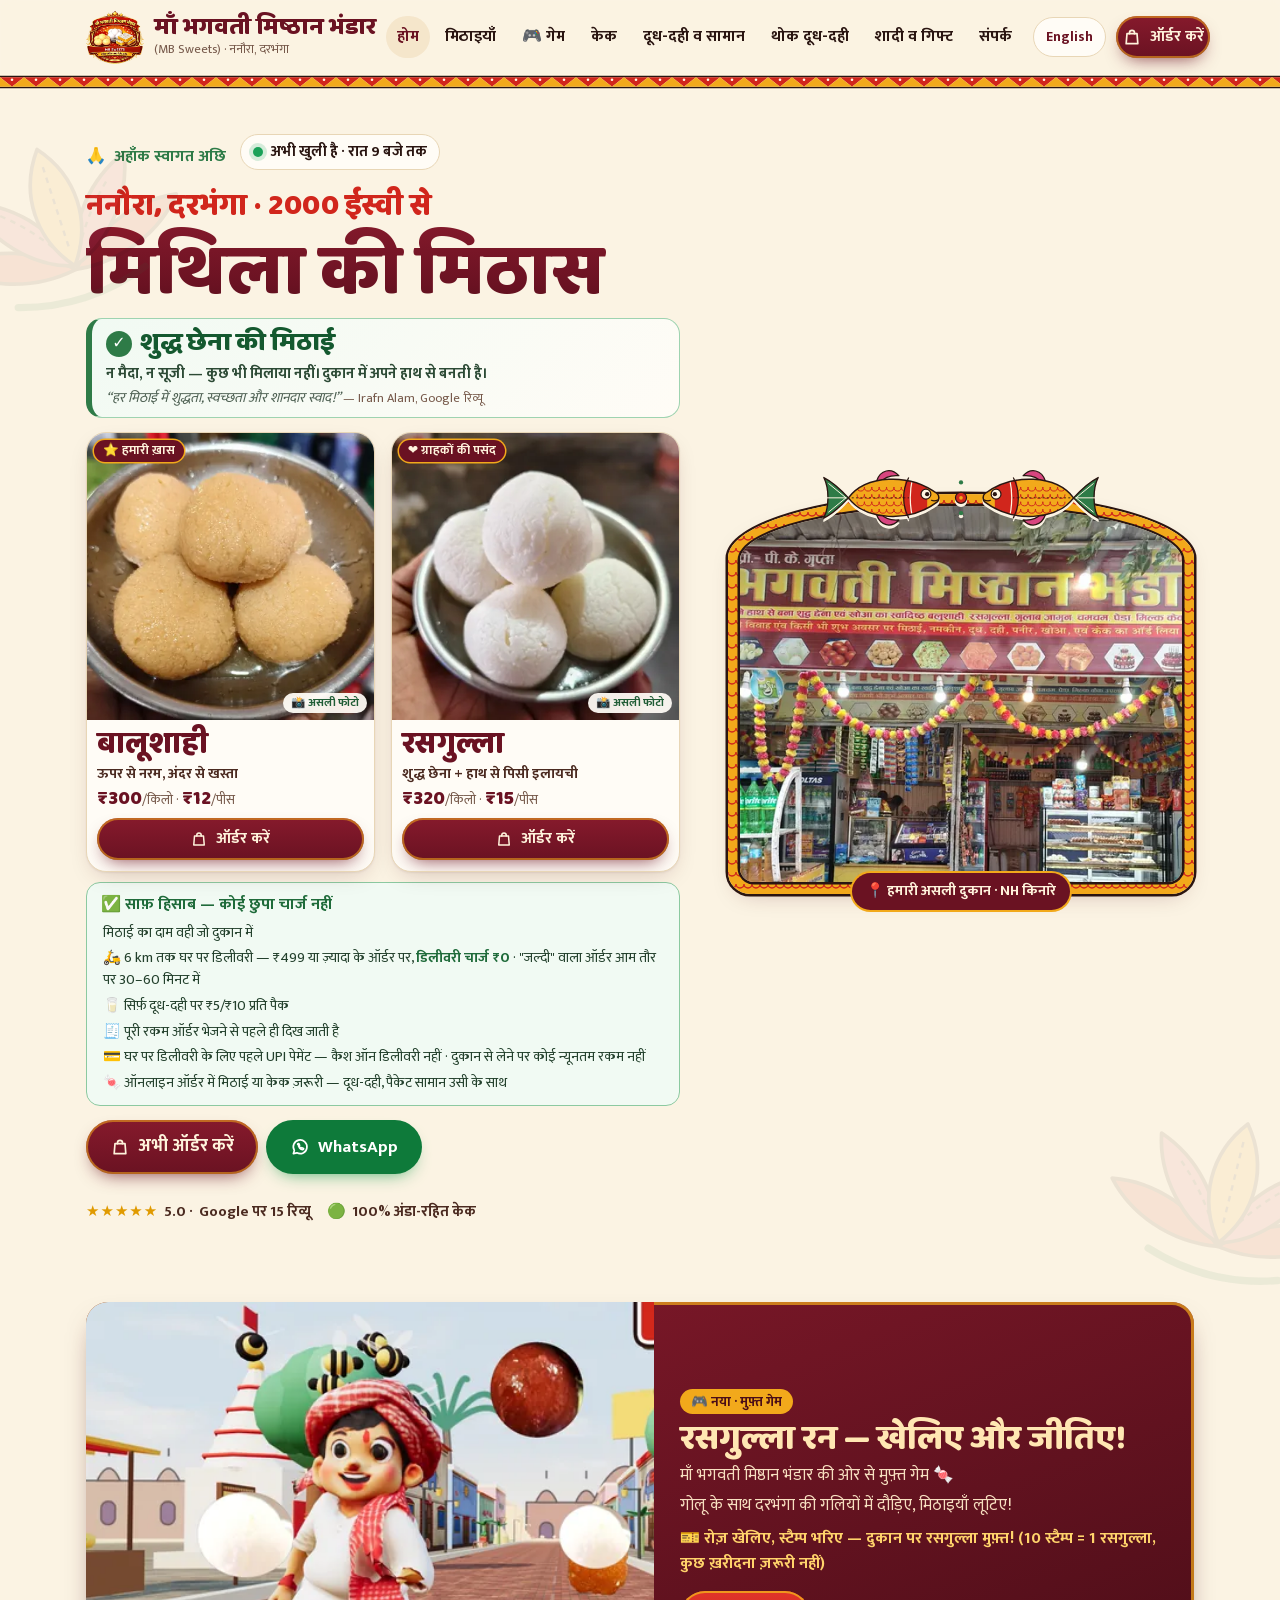
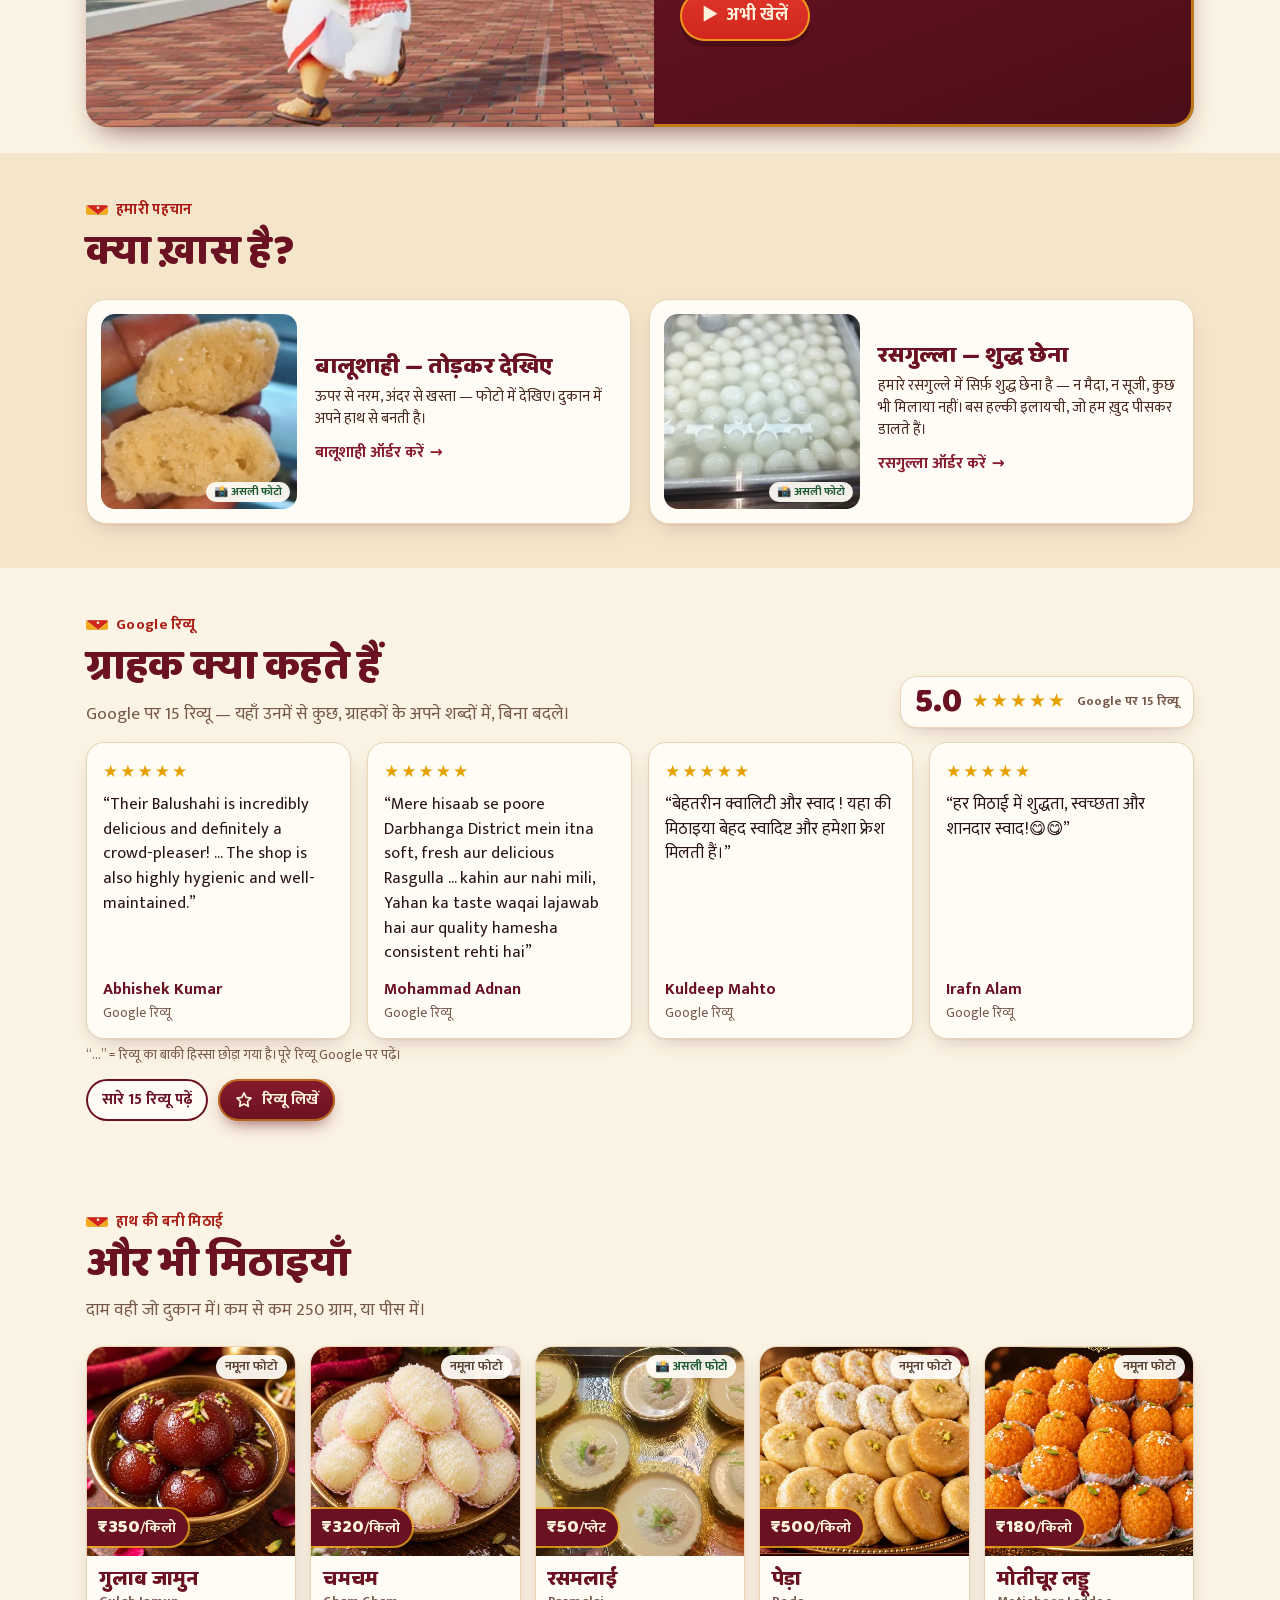
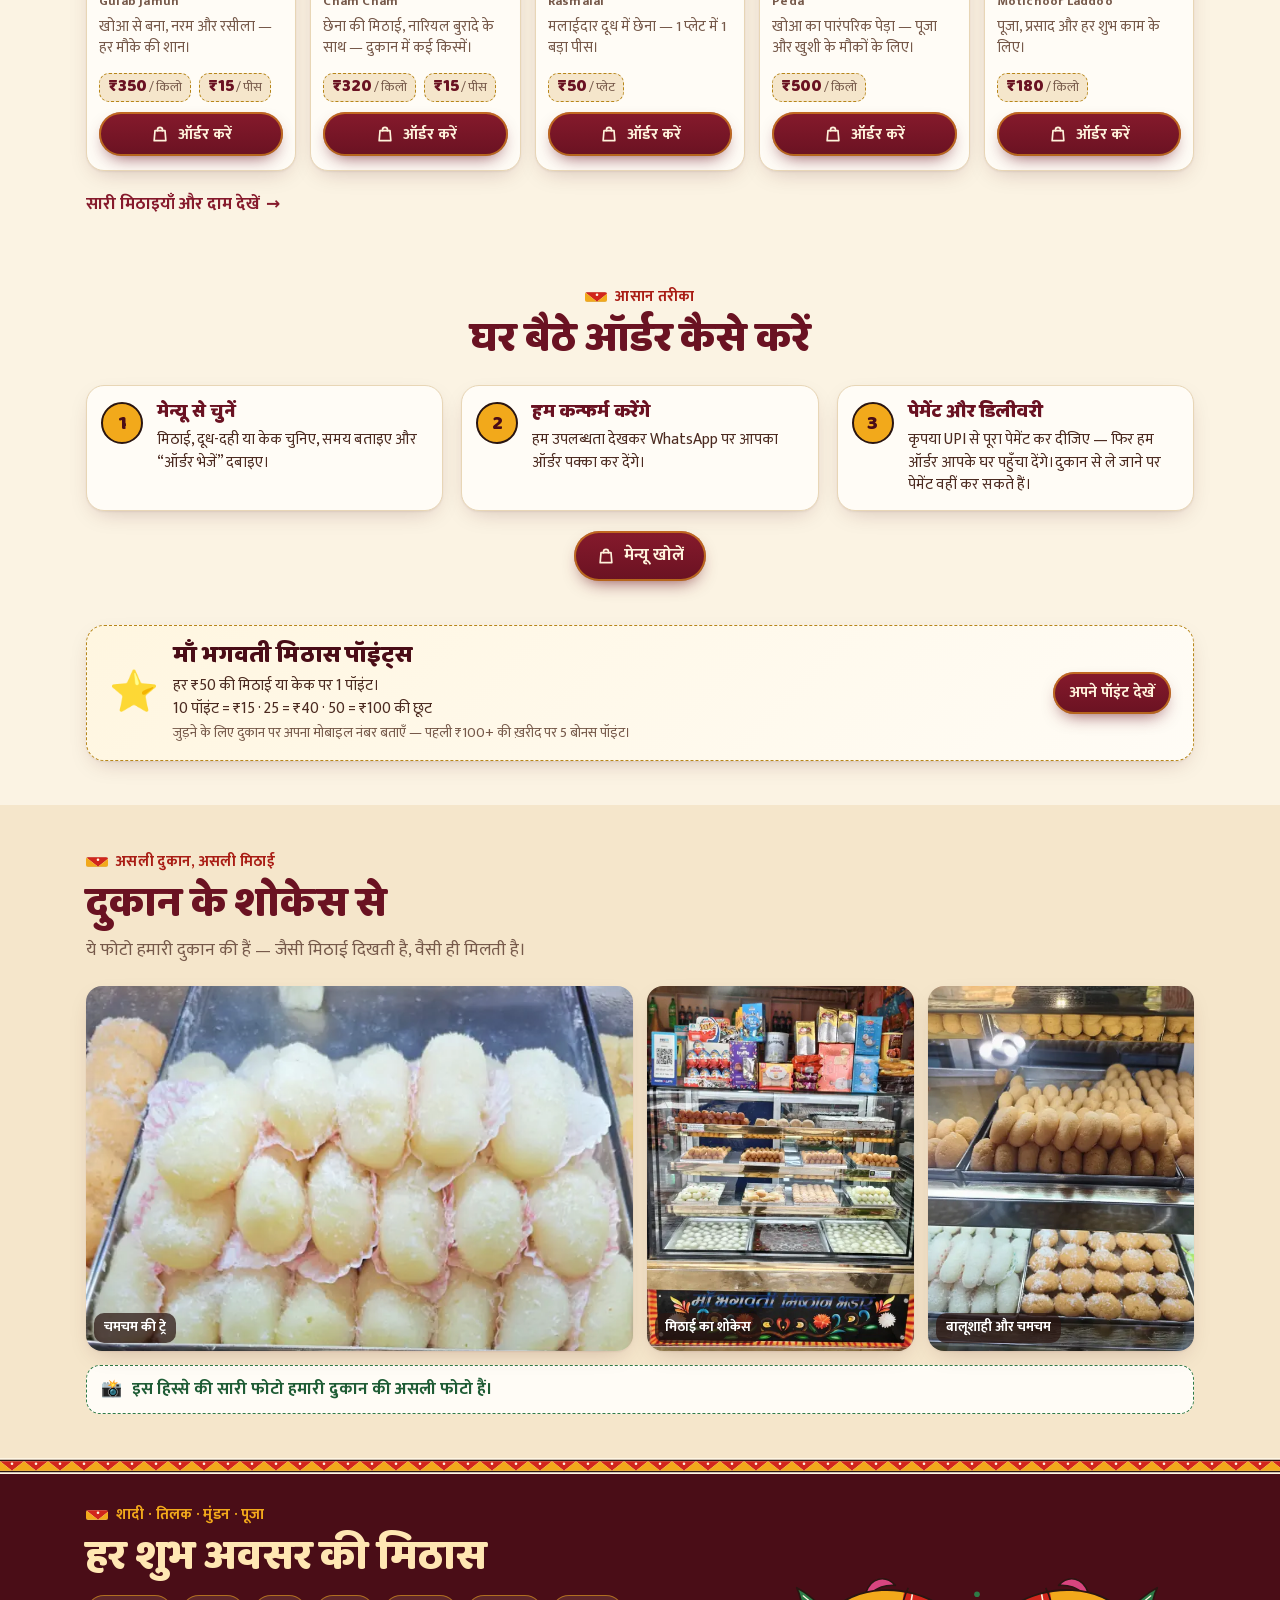
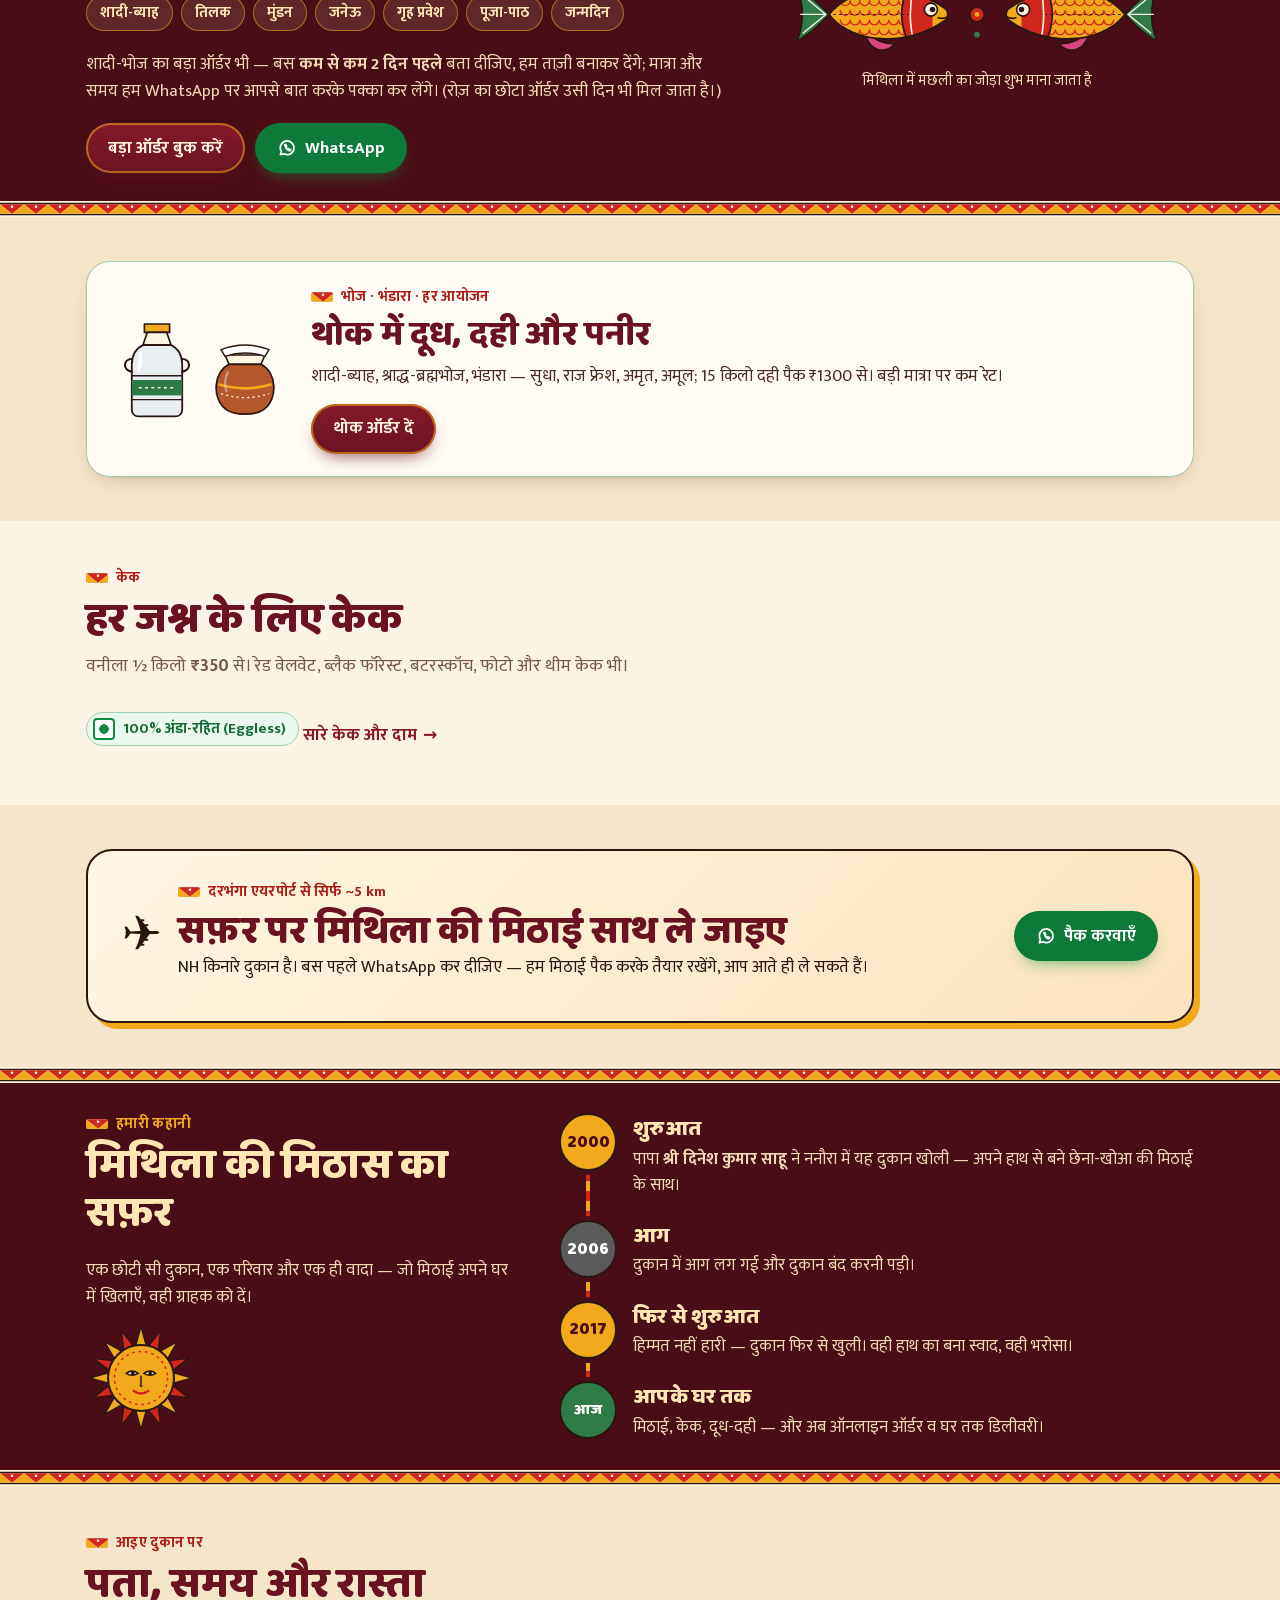
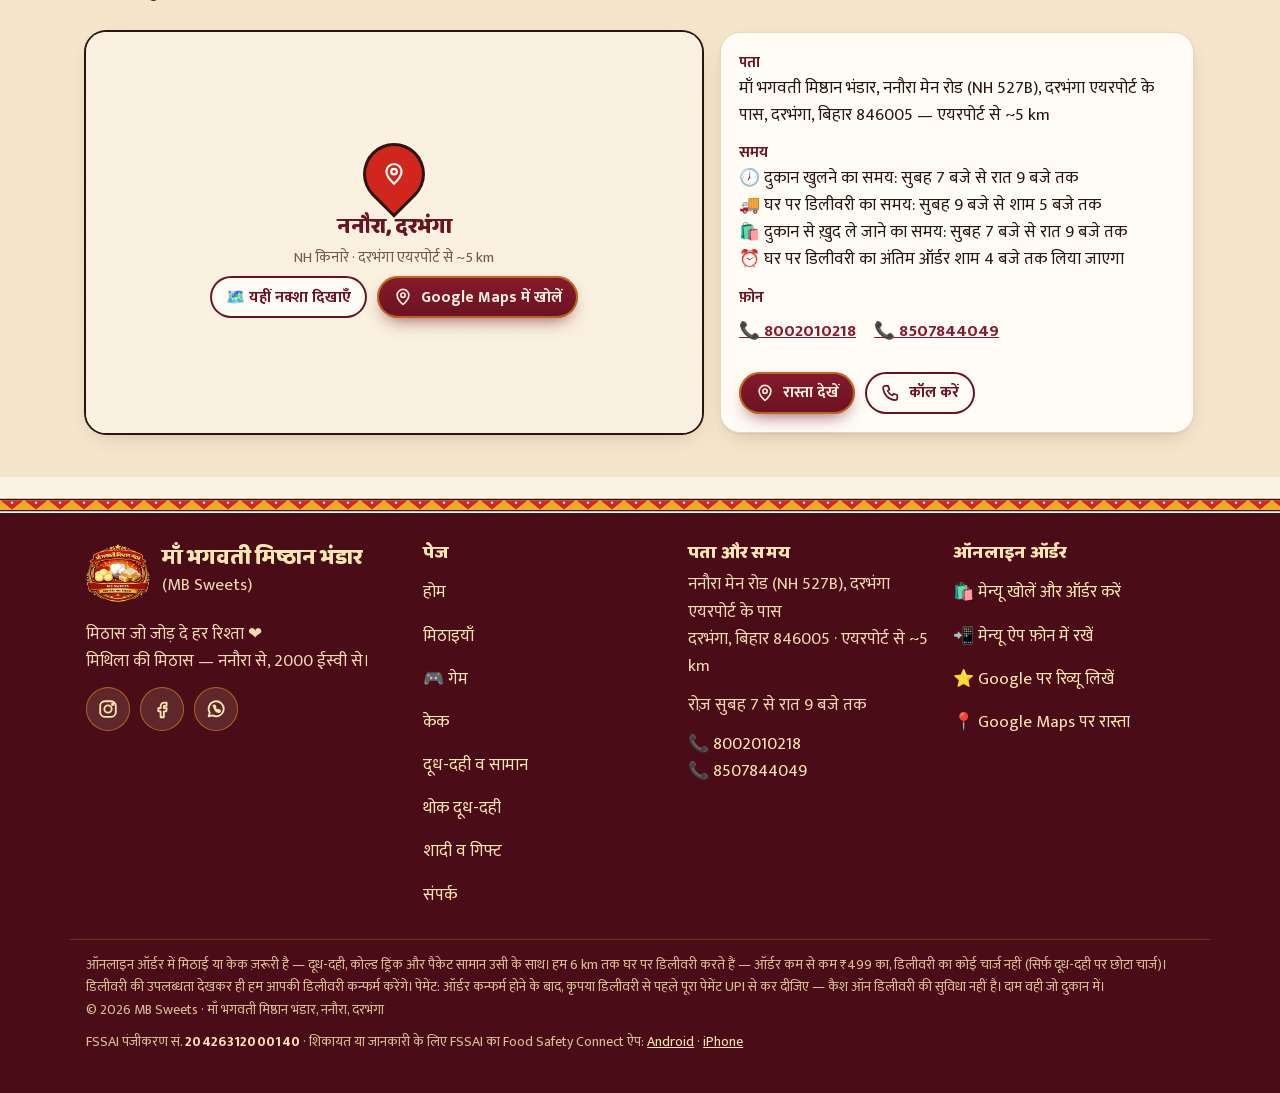
==== commit f4aa2cf8: "Game: 🎫 shop rewards — stamp card (10 = free rasgulla), golden rasgulla daily, mission + 1000 m stam" ====
--- a/index.html
+++ b/index.html
@@ -110,10 +110,10 @@
    <span class="gpic"><img src="/assets/img/game-golu-480.webp" srcset="/assets/img/game-golu-480.webp 480w, /assets/img/game-golu-640.webp 640w, /assets/img/game-golu-900.webp 900w" sizes="(min-width:900px) 460px, 92vw" width="480" height="360" alt="रसगुल्ला रन — गोलू मिठाइयों के साथ दरभंगा की गली में दौड़ता हुआ" loading="lazy" decoding="async"></span>
    <span class="gtext">
     <span class="gbadge">🎮 <span data-en="New · free game">नया · मुफ़्त गेम</span></span>
-    <b class="gtitle"><span data-en="Rasgulla Run — play the game!">रसगुल्ला रन — गेम खेलिए!</span></b>
+    <b class="gtitle"><span data-en="Rasgulla Run — play and win!">रसगुल्ला रन — खेलिए और जीतिए!</span></b>
     <span class="gline"><span data-en="A free game from Maa Bhagwati Misthan Bhandar 🍬">माँ भगवती मिष्ठान भंडार की ओर से मुफ़्त गेम 🍬</span></span>
     <span class="gline"><span data-en="Run through the lanes of Darbhanga with Golu and grab the sweets!">गोलू के साथ दरभंगा की गलियों में दौड़िए, मिठाइयाँ लूटिए!</span></span>
-    <span class="gsoon">✨ <span data-en="Coming soon: play and win treats at our shop!">जल्द ही: खेलिए और दुकान पर इनाम जीतिए!</span></span>
+    <span class="gsoon">🎫 <span data-en="Play daily, fill stamps — a FREE rasgulla at our shop! (10 stamps = 1 rasgulla, no purchase needed)">रोज़ खेलिए, स्टैम्प भरिए — दुकान पर रसगुल्ला मुफ़्त! (10 स्टैम्प = 1 रसगुल्ला, कुछ ख़रीदना ज़रूरी नहीं)</span></span>
     <span class="btn btn-main gplay">▶ <span data-en="Play now">अभी खेलें</span></span>
    </span>
   </a>
